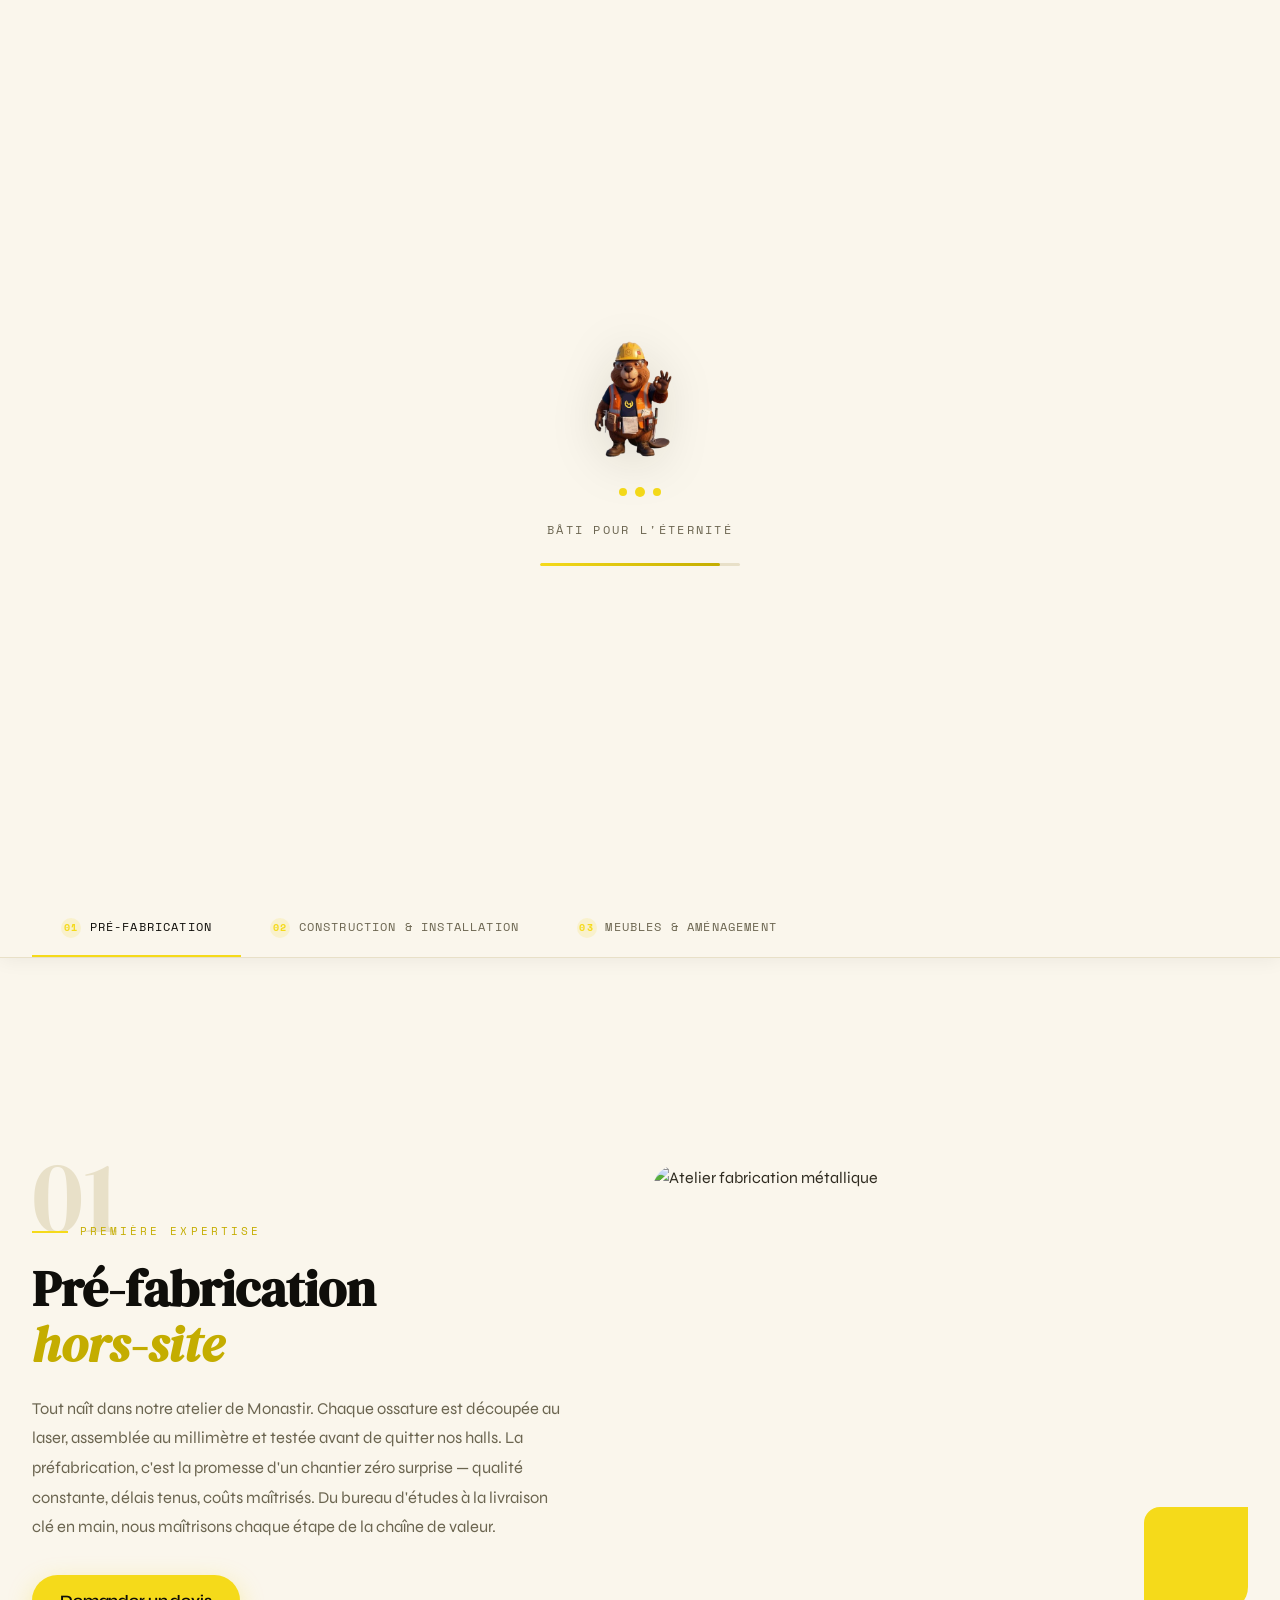
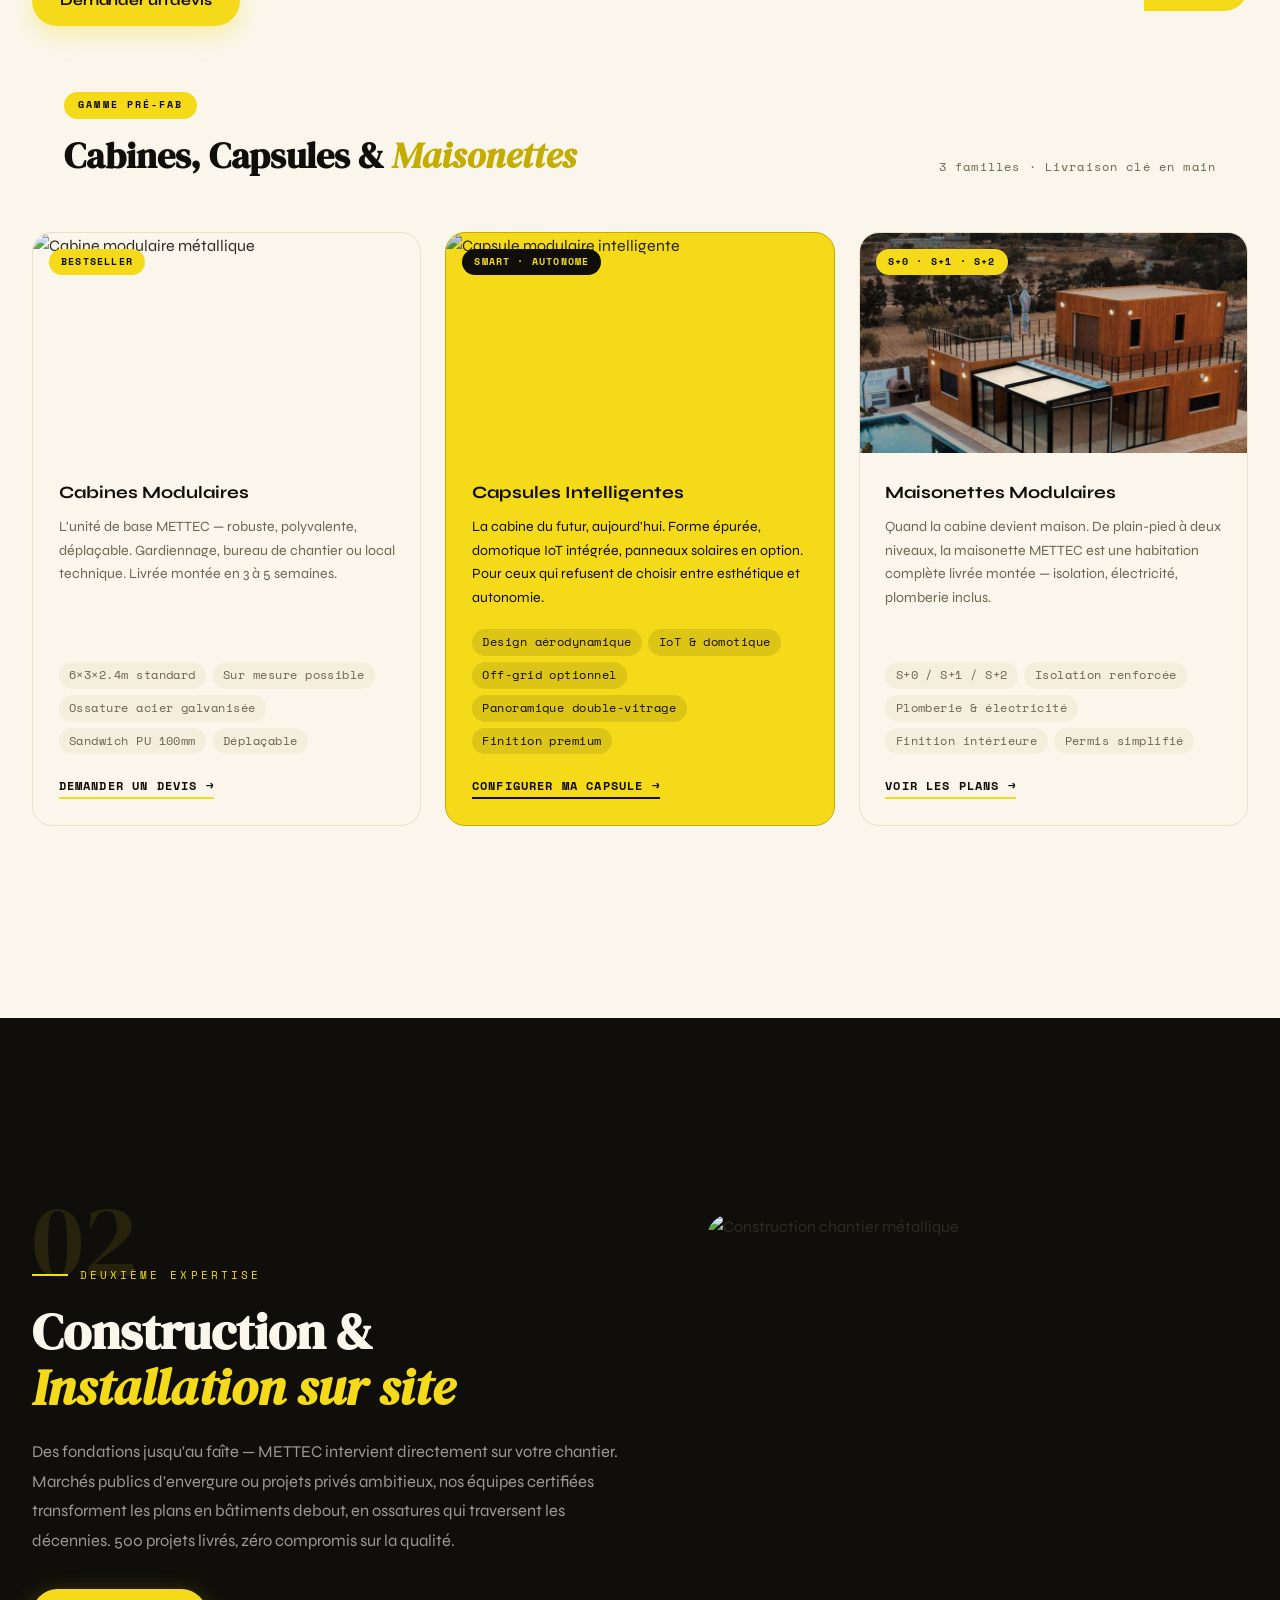
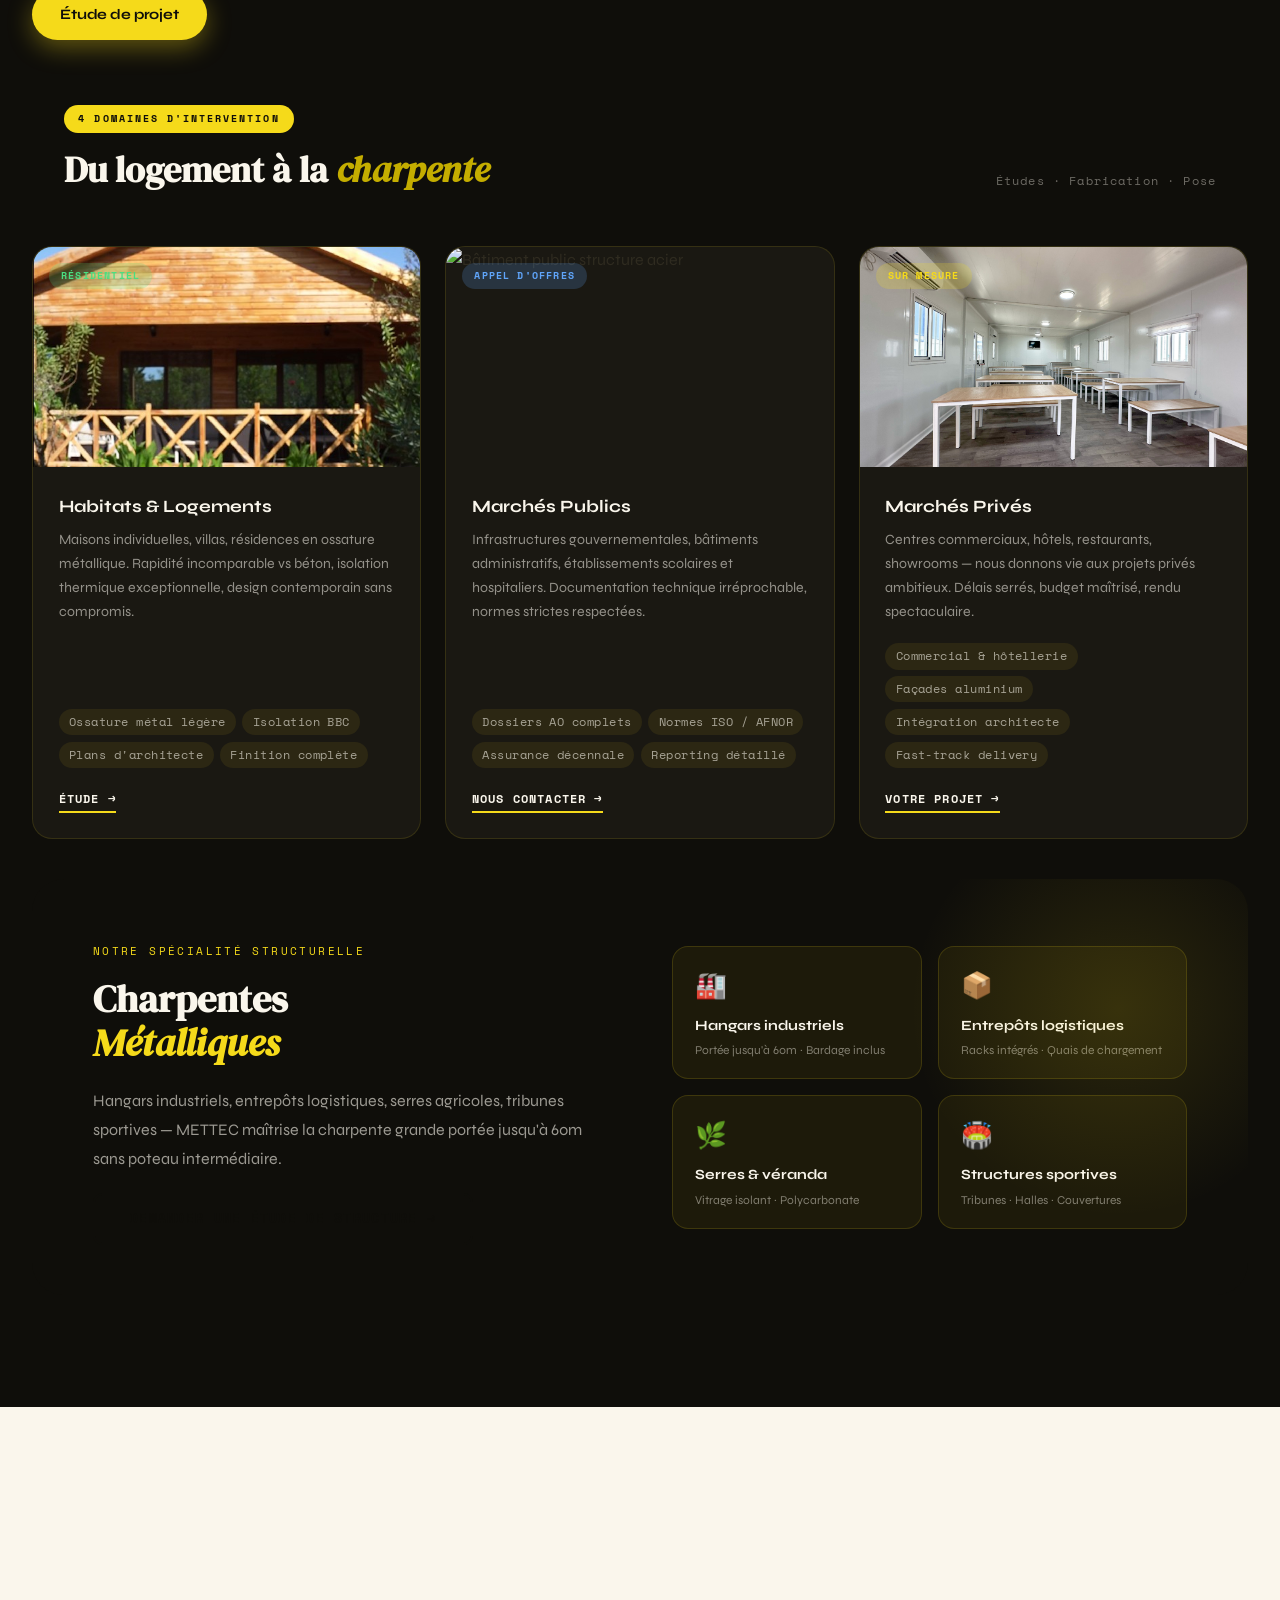
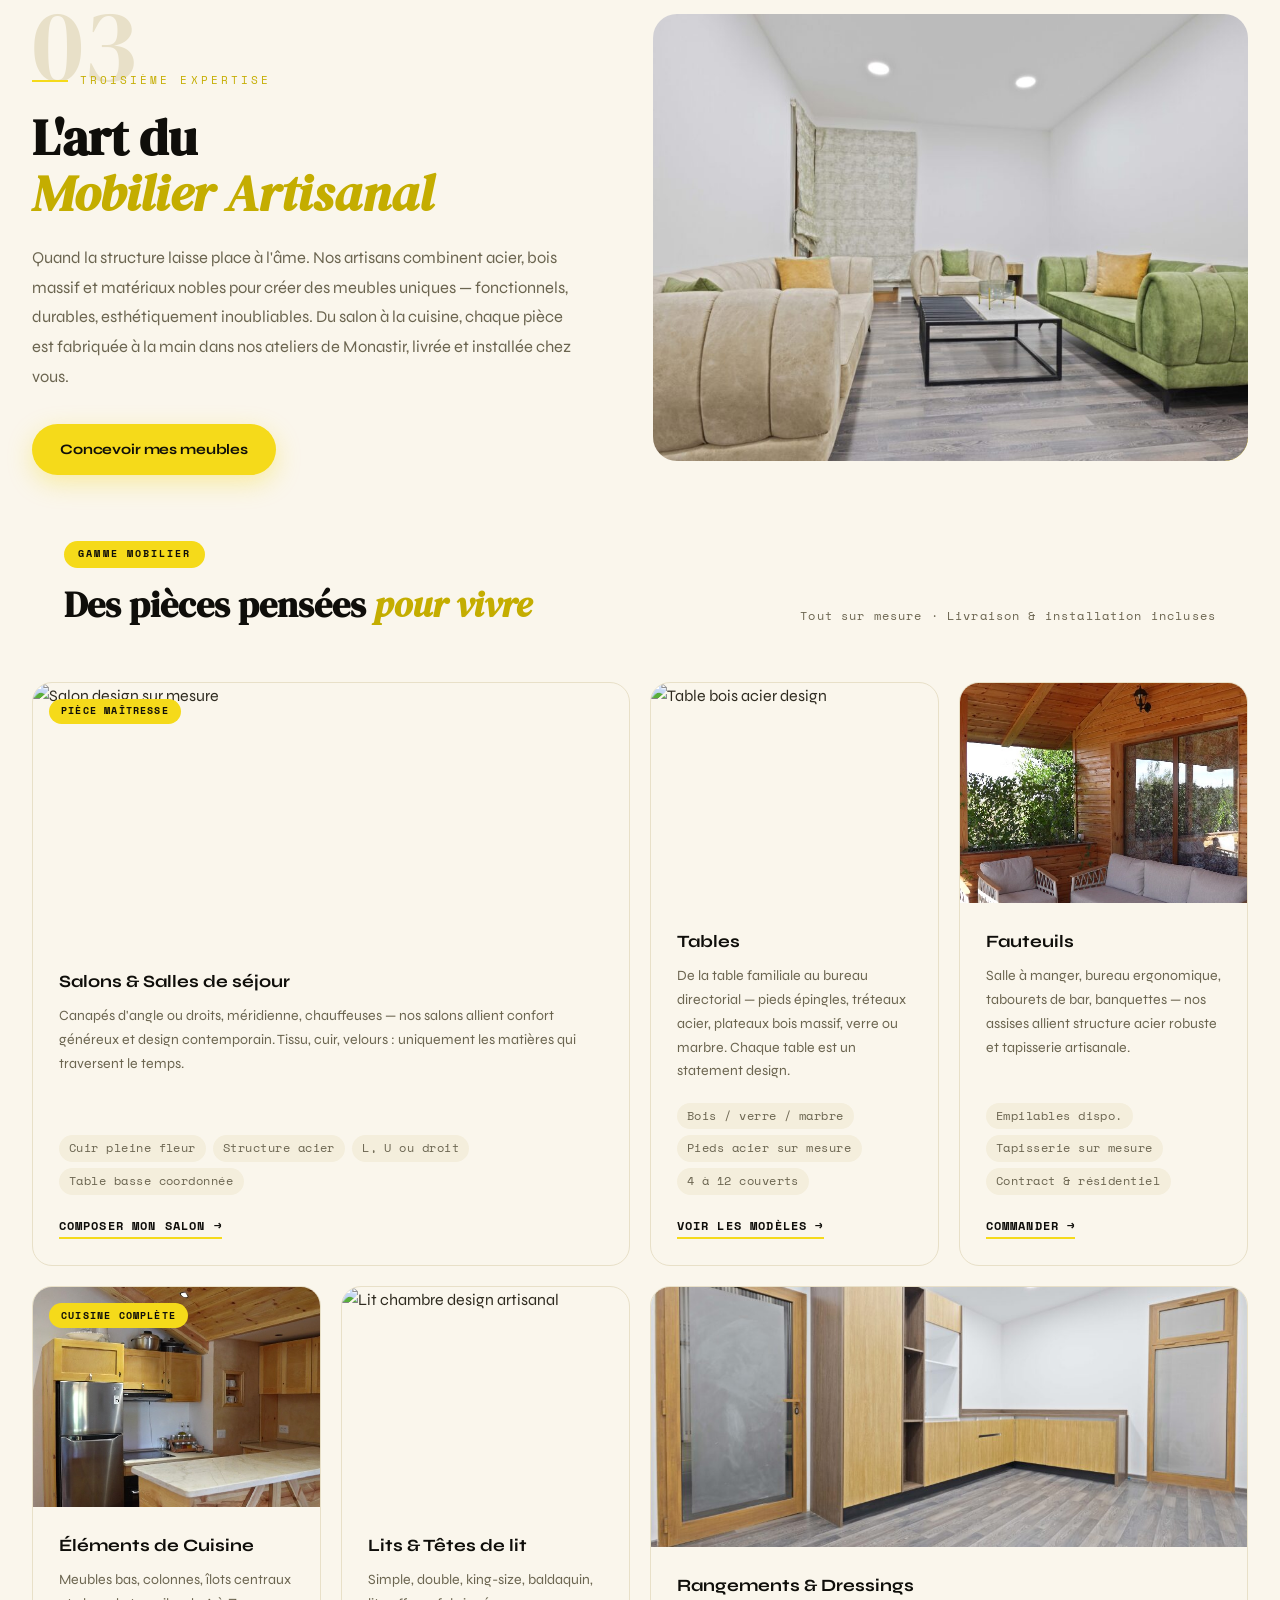
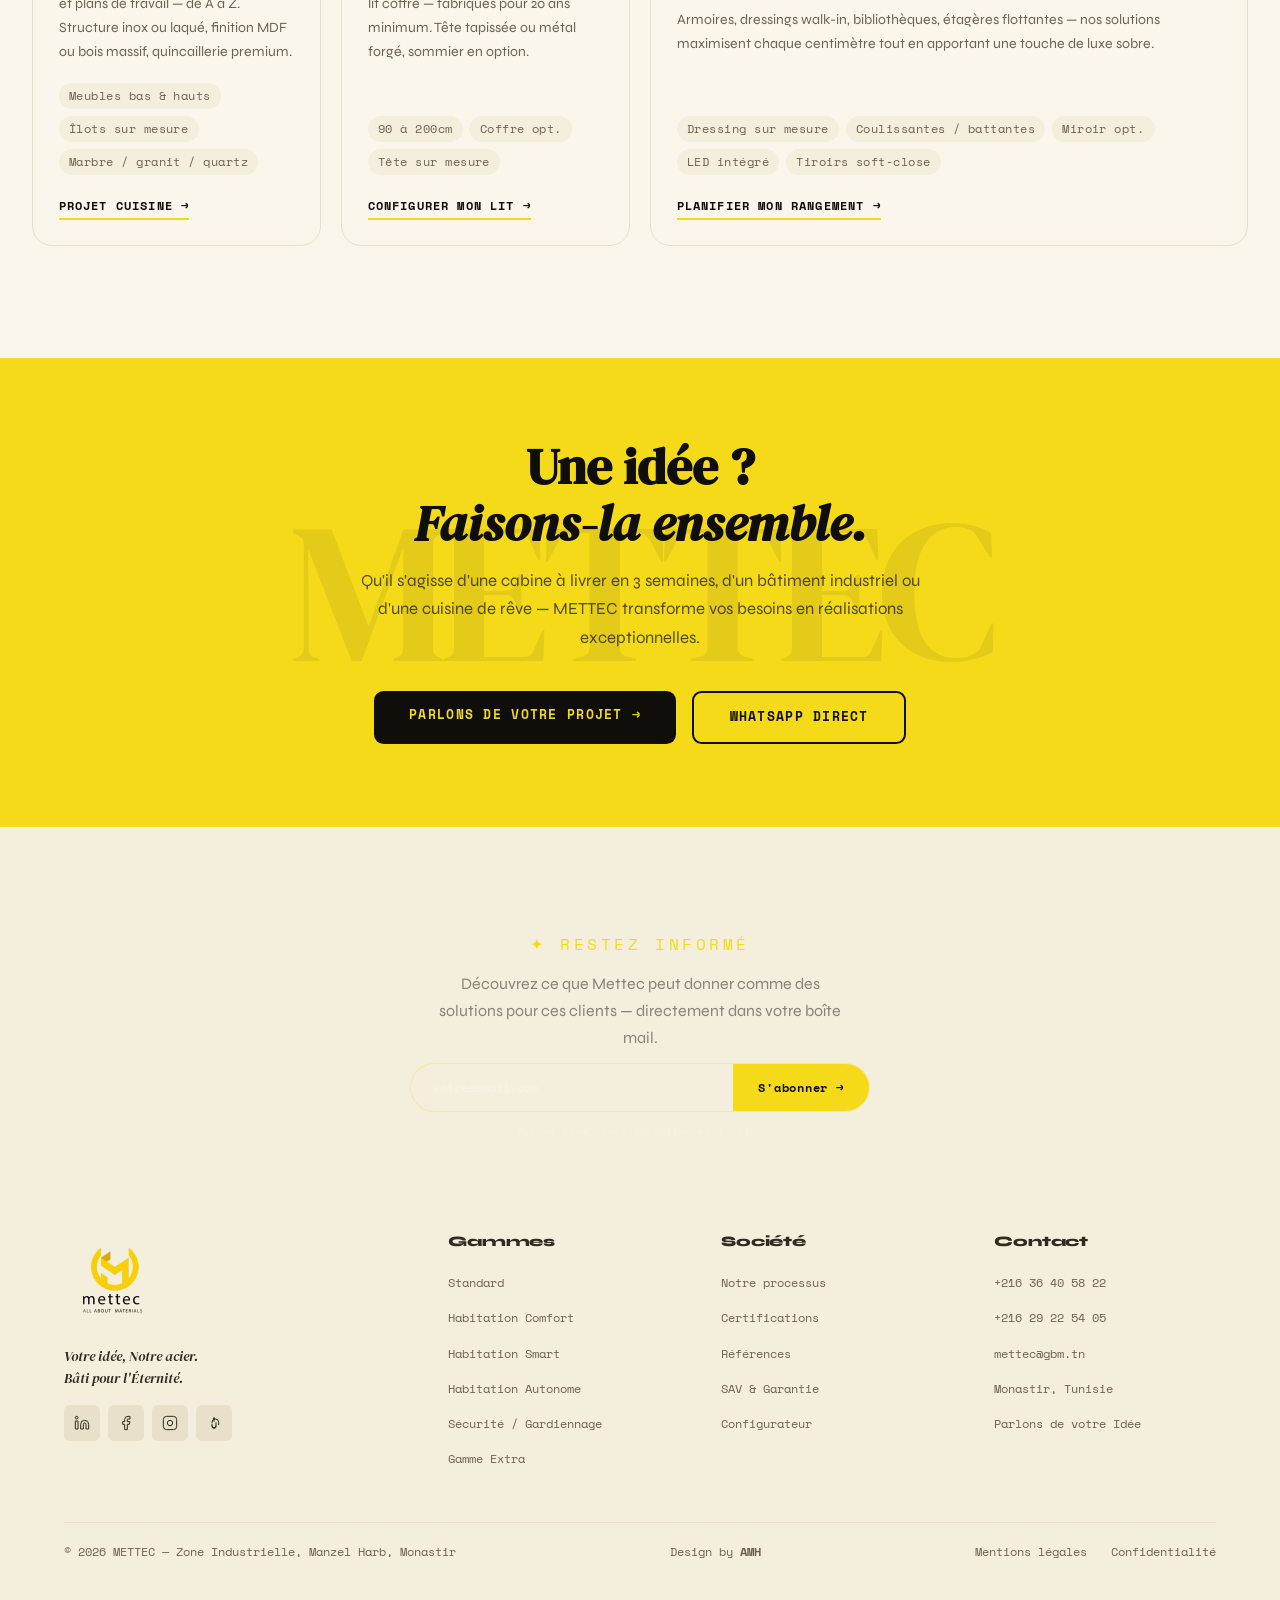
==== activite.html @ e80e0784 "Premier upload site METTEC" ====
<!DOCTYPE html>
<html lang="fr">
<head>
  <meta charset="UTF-8">
  <meta name="viewport" content="width=device-width, initial-scale=1.0">
  <title>Notre Activité — METTEC | Préfabrication · Construction · Mobilier</title>
  <meta name="description" content="METTEC : trois univers d'excellence — préfabrication métallique, construction et installation sur site, et mobilier artisanal. Monastir, Tunisie.">
  <link rel="preconnect" href="https://fonts.googleapis.com">
  <link href="https://fonts.googleapis.com/css2?family=Syne:wght@400;600;700;800&family=DM+Serif+Display:ital@0;1&family=Space+Mono:wght@400;700&display=swap" rel="stylesheet">
  <link rel="stylesheet" href="style1.css">
  <style>

    /* ──────────────────────────────────────────
       HERO — copie fidèle de index.html
    ────────────────────────────────────────── */
    .act-hero {
      position: relative;
      min-height: 100vh;
      display: flex;
      align-items: center;
      justify-content: center;
      background: linear-gradient(135deg, var(--accent) 0%, var(--gray-800) 40%, var(--black) 100%);
      overflow: hidden;
      padding: 6rem 1.5rem 4rem;
    }
    .act-hero::before {
      content: '';
      position: absolute;
      inset: 0;
      background-image:
        linear-gradient(rgba(245,218,26,0.04) 1px, transparent 1px),
        linear-gradient(90deg, rgba(245,218,26,0.04) 1px, transparent 1px);
      background-size: 48px 48px;
      pointer-events: none;
    }
    .act-hero::after {
      content: '';
      position: absolute;
      bottom: -2px; left: 0; right: 0;
      height: 120px;
      background: linear-gradient(to bottom, transparent, var(--white));
      pointer-events: none;
    }
    .act-hero-overlay {
      position: absolute; inset: 0;
      background: rgba(15,14,10,0.35);
    }
    .act-hero-content {
      position: relative; z-index: 2;
      text-align: center;
      max-width: 960px;
      color: var(--white);
    }
    .act-hero-badge {
      display: inline-flex; align-items: center; gap: .5rem;
      background: rgba(245,218,26,0.12);
      border: 1px solid rgba(245,218,26,0.3);
      padding: .5rem 1.25rem; border-radius: 50px;
      font-family: var(--font-mono); font-size: .78rem;
      font-weight: 600; letter-spacing: .12em; text-transform: uppercase;
      margin-bottom: 1.5rem; backdrop-filter: blur(10px);
    }
    .act-hero-badge .dot {
      width: 8px; height: 8px; border-radius: 50%;
      background: #4ade80; animation: pulse-dot 2s ease infinite;
    }
    @keyframes pulse-dot {
      0%,100%{opacity:1;transform:scale(1)} 50%{opacity:.5;transform:scale(.8)}
    }
    .act-hero-title {
      font-family: var(--font-main);
      font-size: clamp(1.5rem, 2.5vw, 2rem);
      font-weight: 800; line-height: 1.1;
      letter-spacing: -.04em; margin-bottom: 1.5rem;
    }
    .act-hero-title em {
      font-family: var(--font-serif); font-style: italic;
      font-weight: 400; color: var(--primary-light); display: block;
    }
    .act-hero-desc {
      font-family: var(--font-mono);
      font-size: clamp(0.85rem, 1.6vw, 1.05rem);
      opacity: .85; max-width: 680px;
      margin: 0 auto 2.5rem; line-height: 1.9;
    }
    .act-hero-chips {
      display: flex; justify-content: center;
      gap: .75rem; margin-bottom: 2rem; flex-wrap: wrap;
    }
    .act-hero-buttons {
      display: flex; justify-content: center; gap: 1rem; flex-wrap: wrap;
    }
    .act-hero-scroll {
      position: absolute; bottom: 3rem; left: 50%;
      transform: translateX(-50%); z-index: 2;
      display: flex; flex-direction: column; align-items: center; gap: .4rem;
      color: rgba(255,255,255,0.5); font-family: var(--font-mono);
      font-size: .65rem; letter-spacing: .2em; text-transform: uppercase;
      animation: bounce-scroll 2s ease infinite; cursor: pointer;
    }
    .act-hero-scroll svg { width: 20px; height: 20px; stroke: currentColor; }
    @keyframes bounce-scroll {
      0%,100%{transform:translateX(-50%) translateY(0)}
      50%{transform:translateX(-50%) translateY(-8px)}
    }

    /* ── STICKY TABS ── */
    .act-tabs-wrap {
      position: sticky; top: 72px; z-index: 80;
      background: var(--cream);
      border-bottom: 1px solid var(--gray-200);
      box-shadow: 0 2px 20px rgba(15,14,10,.06);
    }
    .act-tabs {
      display: flex; max-width: 1280px; margin: 0 auto;
      padding: 0 2rem; overflow-x: auto; scrollbar-width: none;
    }
    .act-tabs::-webkit-scrollbar { display: none; }
    .act-tab {
      display: flex; align-items: center; gap: .55rem;
      padding: 1.1rem 1.8rem;
      font-family: var(--font-mono); font-size: .73rem;
      letter-spacing: .1em; text-transform: uppercase;
      color: var(--gray-600);
      border-bottom: 2.5px solid transparent;
      white-space: nowrap; cursor: pointer;
      transition: var(--transition); text-decoration: none;
    }
    .act-tab:hover { color: var(--accent); }
    .act-tab.active { color: var(--accent); border-bottom-color: var(--primary); }
    .act-tab-num {
      font-size: .62rem; color: var(--primary);
      background: rgba(245,218,26,.15);
      width: 20px; height: 20px; border-radius: 50%;
      display: flex; align-items: center; justify-content: center; font-weight: 700;
    }

    /* ── CHAPTER INTRO ── */
    .chapter-intro { padding: 7rem 0 3rem; }
    .chapter-intro-inner {
      max-width: 1280px; margin: 0 auto; padding: 0 2rem;
      display: grid; grid-template-columns: 1fr 1.1fr;
      gap: 5rem; align-items: center;
    }
    .chapter-intro-inner.rev { direction: rtl; }
    .chapter-intro-inner.rev > * { direction: ltr; }
    .chapter-label {
      font-family: var(--font-mono); font-size: .68rem;
      letter-spacing: .28em; text-transform: uppercase; color: var(--primary-dark);
      display: flex; align-items: center; gap: .75rem; margin-bottom: 1.2rem;
    }
    .chapter-label::before { content:''; display:block; width:36px; height:2px; background:var(--primary); }
    .chapter-big-num {
      font-family: var(--font-serif);
      font-size: clamp(4rem,8vw,8rem); line-height: .9;
      color: var(--gray-200); margin-bottom: -1.2rem; display: block;
    }
    .chapter-title {
      font-family: var(--font-serif);
      font-size: clamp(2rem,4vw,3.4rem); line-height: 1.1;
      color: var(--accent); margin-bottom: 1.4rem;
    }
    .chapter-title em { font-style: italic; color: var(--primary-dark); }
    .chapter-desc { color: var(--gray-600); font-size: 1.03rem; line-height: 1.8; margin-bottom: 2rem; }

    /* dark chapter */
    .chapter-dark { background: var(--accent); }
    .chapter-dark .chapter-big-num { color: rgba(245,218,26,.1); }
    .chapter-dark .chapter-title { color: var(--cream); }
    .chapter-dark .chapter-title em { color: var(--primary); }
    .chapter-dark .chapter-label { color: var(--primary); }
    .chapter-dark .chapter-label::before { background: var(--primary); }
    .chapter-dark .chapter-desc { color: rgba(250,246,236,.6); }

    /* photo box */
    .chapter-visual { position: relative; }
    .chapter-vis-box {
      aspect-ratio: 4/3; border-radius: 1.5rem; overflow: hidden; position: relative;
    }
    .chapter-vis-box img {
      width: 100%; height: 100%; object-fit: cover; display: block;
      transition: transform .6s ease;
    }
    .chapter-vis-box:hover img { transform: scale(1.04); }
    .chapter-vis-box::before {
      content: '';
      position: absolute; bottom: -16px; right: -16px;
      width: 120px; height: 120px;
      background: var(--primary); border-radius: 1rem; z-index: -1;
    }
    .chapter-dark .chapter-vis-box::before { background: rgba(245,218,26,.3); }

    /* ── SECTION HEADER ── */
    .sec-head {
      max-width: 1280px; margin: 0 auto 3.5rem; padding: 0 2rem;
      display: flex; align-items: flex-end; justify-content: space-between; gap: 2rem;
    }
    .sec-head-left { max-width: 600px; }
    .sec-badge {
      display: inline-block; background: var(--primary); color: var(--accent);
      font-family: var(--font-mono); font-size: .64rem; letter-spacing: .2em;
      text-transform: uppercase; padding: .35rem .9rem; border-radius: 2rem;
      font-weight: 700; margin-bottom: 1rem;
    }
    .sec-head-title {
      font-family: var(--font-serif);
      font-size: clamp(1.5rem,2.8vw,2.4rem); color: var(--accent); line-height: 1.15;
    }
    .sec-head-title em { color: var(--primary-dark); font-style: italic; }
    .sec-head-count { font-family: var(--font-mono); font-size: .72rem; color: var(--gray-600); letter-spacing: .1em; }
    .sec-head.dark .sec-head-title { color: var(--cream); }
    .sec-head.dark .sec-head-count { color: rgba(250,246,236,.4); }

    /* ── PRODUCT CARDS ── */
    .products-section { padding: 1rem 0 7rem; }
    .products-inner { max-width: 1280px; margin: 0 auto; padding: 0 2rem; }
    .products-grid { display: grid; grid-template-columns: repeat(3,1fr); gap: 1.5rem; }

    .prod-card {
      background: var(--cream); border: 1.5px solid var(--gray-200);
      border-radius: 1.25rem; overflow: hidden; display: flex; flex-direction: column;
      transition: transform .35s cubic-bezier(.22,.68,0,1.2), box-shadow .35s, border-color .35s;
    }
    .prod-card:hover { transform: translateY(-6px); box-shadow: 0 24px 48px rgba(15,14,10,.12); border-color: var(--primary); }

    .prod-card-photo { height: 220px; position: relative; overflow: hidden; flex-shrink: 0; }
    .prod-card-photo img {
      width: 100%; height: 100%; object-fit: cover; display: block; transition: transform .5s ease;
    }
    .prod-card:hover .prod-card-photo img { transform: scale(1.06); }
    .prod-card-tag {
      position: absolute; top: 1rem; left: 1rem;
      background: var(--primary); color: var(--accent);
      font-family: var(--font-mono); font-size: .62rem; letter-spacing: .12em;
      text-transform: uppercase; padding: .3rem .75rem; border-radius: 2rem; font-weight: 700;
    }
    .prod-card-body { padding: 1.6rem; flex: 1; display: flex; flex-direction: column; }
    .prod-card-name { font-family: var(--font-main); font-weight: 700; font-size: 1.08rem; color: var(--accent); margin-bottom: .5rem; }
    .prod-card-desc { font-size: .88rem; color: var(--gray-600); line-height: 1.7; flex: 1; margin-bottom: 1.2rem; }
    .prod-card-feats { list-style: none; display: flex; flex-wrap: wrap; gap: .4rem; margin-bottom: 1.4rem; }
    .prod-card-feats li {
      font-size: .72rem; font-family: var(--font-mono); color: var(--gray-600);
      background: var(--gray-100); padding: .25rem .65rem; border-radius: 2rem; letter-spacing: .04em;
    }
    .prod-card-cta {
      display: inline-flex; align-items: center; gap: .45rem;
      font-family: var(--font-mono); font-size: .73rem; letter-spacing: .1em;
      text-transform: uppercase; color: var(--accent); font-weight: 700;
      border-bottom: 2px solid var(--primary); padding-bottom: .1rem;
      transition: var(--transition); width: fit-content;
    }
    .prod-card-cta:hover { color: var(--primary-dark); gap: .75rem; }

    /* dark */
    .prod-card.dark { background: #1a1812; border-color: rgba(245,218,26,.12); }
    .prod-card.dark:hover { border-color: var(--primary); }
    .prod-card.dark .prod-card-name { color: var(--cream); }
    .prod-card.dark .prod-card-desc { color: rgba(250,246,236,.55); }
    .prod-card.dark .prod-card-feats li { background: rgba(245,218,26,.08); color: rgba(250,246,236,.6); }
    .prod-card.dark .prod-card-cta { color: var(--cream); }
    .prod-card.dark .prod-card-cta:hover { color: var(--primary); }

    /* featured yellow */
    .prod-card.featured { background: var(--primary); border-color: var(--primary-dark); }
    .prod-card.featured .prod-card-name,
    .prod-card.featured .prod-card-desc { color: var(--accent); }
    .prod-card.featured .prod-card-feats li { background: rgba(15,14,10,.1); color: var(--accent); }
    .prod-card.featured .prod-card-cta { color: var(--accent); border-bottom-color: var(--accent); }

    /* ── SHOWCASE ── */
    .showcase-wrap { padding: 2.5rem 0 0; }
    .showcase-card {
      background: var(--accent); border-radius: 2rem; padding: 4rem 5%;
      display: grid; grid-template-columns: 1fr 1fr; gap: 4rem; align-items: center;
      position: relative; overflow: hidden;
    }
    .showcase-card::after {
      content: ''; position: absolute; right: -80px; top: -80px; width: 420px; height: 420px;
      border-radius: 50%; background: radial-gradient(circle, rgba(245,218,26,.12) 0%, transparent 70%);
      pointer-events: none;
    }
    .showcase-label { font-family: var(--font-mono); font-size: .68rem; color: var(--primary); letter-spacing: .22em; text-transform: uppercase; margin-bottom: 1rem; }
    .showcase-title { font-family: var(--font-serif); font-size: clamp(1.8rem,3vw,2.8rem); color: var(--cream); line-height: 1.15; margin-bottom: 1.4rem; }
    .showcase-title em { color: var(--primary); font-style: italic; }
    .showcase-desc { color: rgba(250,246,236,.6); line-height: 1.8; margin-bottom: 2rem; }
    .showcase-grid-mini { display: grid; grid-template-columns: 1fr 1fr; gap: 1rem; }
    .sgm-item { background: rgba(245,218,26,.06); border: 1px solid rgba(245,218,26,.15); border-radius: 1rem; padding: 1.2rem 1.4rem; }
    .sgm-icon { font-size: 1.6rem; margin-bottom: .5rem; }
    .sgm-name { font-size: .88rem; font-weight: 700; color: var(--cream); margin-bottom: .25rem; }
    .sgm-sub { font-size: .75rem; color: rgba(250,246,236,.45); line-height: 1.5; }

    /* ── MEUBLES MASONRY ── */
    .meubles-masonry { display: grid; grid-template-columns: repeat(4,1fr); gap: 1.25rem; }
    .meubles-masonry .prod-card:nth-child(1) { grid-column: span 2; }
    .meubles-masonry .prod-card:nth-child(6) { grid-column: span 2; }

    /* ── CTA BAND ── */
    .act-cta-band { background: var(--primary); padding: 5rem 0; text-align: center; position: relative; overflow: hidden; }
    .act-cta-band::before {
      content: 'METTEC'; position: absolute; top: 50%; left: 50%; transform: translate(-50%,-50%);
      font-family: var(--font-serif); font-size: clamp(80px,18vw,200px);
      color: rgba(15,14,10,.07); pointer-events: none; white-space: nowrap; letter-spacing: -.04em;
    }
    .act-cta-inner { position: relative; z-index: 1; max-width: 640px; margin: 0 auto; padding: 0 2rem; }
    .act-cta-band h2 { font-family: var(--font-serif); font-size: clamp(2rem,4vw,3.2rem); color: var(--accent); margin-bottom: 1rem; line-height: 1.1; }
    .act-cta-band p { color: rgba(15,14,10,.7); font-size: 1.05rem; line-height: 1.7; margin-bottom: 2.4rem; }
    .act-cta-btns { display: flex; gap: 1rem; justify-content: center; flex-wrap: wrap; }
    .btn-act-dark {
      background: var(--accent); color: var(--primary);
      padding: .9rem 2.2rem; border-radius: .6rem;
      font-family: var(--font-mono); font-size: .8rem; letter-spacing: .1em;
      text-transform: uppercase; font-weight: 700; transition: var(--transition); text-decoration: none;
    }
    .btn-act-dark:hover { transform: translateY(-2px); box-shadow: 0 8px 24px rgba(15,14,10,.25); }
    .btn-act-outline {
      background: transparent; color: var(--accent); padding: .9rem 2.2rem; border-radius: .6rem;
      border: 2px solid var(--accent); font-family: var(--font-mono); font-size: .8rem;
      letter-spacing: .1em; text-transform: uppercase; font-weight: 700;
      transition: var(--transition); text-decoration: none;
    }
    .btn-act-outline:hover { background: var(--accent); color: var(--primary); }

    /* ── REVEAL ── */
    .reveal { opacity:0; transform:translateY(28px); transition:opacity .7s ease,transform .7s ease; }
    .reveal.in { opacity:1; transform:none; }

    /* ── RESPONSIVE ── */
    @media (max-width: 900px) {
      .chapter-intro-inner { grid-template-columns: 1fr; gap: 2.5rem; }
      .chapter-intro-inner.rev { direction: ltr; }
      .chapter-visual { display: none; }
      .products-grid { grid-template-columns: 1fr 1fr; }
      .showcase-card { grid-template-columns: 1fr; }
      .meubles-masonry { grid-template-columns: 1fr 1fr; }
      .meubles-masonry .prod-card:nth-child(1),
      .meubles-masonry .prod-card:nth-child(6) { grid-column: span 1; }
      .sec-head { flex-direction: column; align-items: flex-start; }
    }
    @media (max-width: 640px) {
      .products-grid { grid-template-columns: 1fr; }
      .meubles-masonry { grid-template-columns: 1fr; }
      .act-tabs { padding: 0 1rem; }
      .act-tab { padding: .9rem 1rem; font-size: .65rem; }
    }
  </style>
</head>
<body>

<!-- LOADER -->
<div id="pageLoader">
  <img src="images/mascotte-mettec.png" alt="METTEC" class="loader-mascot" onerror="this.style.opacity='0'">
  <div class="loader-dots"><div class="loader-dot"></div><div class="loader-dot"></div><div class="loader-dot"></div></div>
  <div class="loader-tagline">Bâti pour l'Éternité</div>
  <div class="loader-progress"><div class="progress-bar"></div></div>
</div>
<style>
#pageLoader{position:fixed;inset:0;z-index:99999;background:var(--cream,#faf6ec);display:flex;flex-direction:column;align-items:center;justify-content:center;gap:24px;transition:opacity .6s ease,transform .5s ease;}
#pageLoader.hide{opacity:0;pointer-events:none;transform:scale(1.04);}
.loader-mascot{width:clamp(200px,18vw,260px);animation:mascotBounce 1.4s ease infinite;filter:drop-shadow(0 8px 24px rgba(15,14,10,.12));}
@keyframes mascotBounce{0%,100%{transform:translateY(0) rotate(-2deg)}50%{transform:translateY(-12px) rotate(2deg)}}
.loader-dots{display:flex;gap:8px;align-items:center;}.loader-dot{width:8px;height:8px;border-radius:50%;background:#f5da1a;animation:ldot 1.2s ease infinite;}
.loader-dot:nth-child(2){animation-delay:.2s;width:10px;height:10px;}.loader-dot:nth-child(3){animation-delay:.4s;}
@keyframes ldot{0%,80%,100%{transform:scale(.6);background:#e8e0c8}40%{transform:scale(1.2);background:#f5da1a}}
.loader-tagline{font-family:'Space Mono',monospace;font-size:.72rem;letter-spacing:.2em;text-transform:uppercase;color:#6b6550;}
.loader-progress{width:200px;height:3px;background:#e8e0c8;border-radius:2px;overflow:hidden;}
.progress-bar{height:100%;background:linear-gradient(90deg,#f5da1a,#c4ad00);width:0%;border-radius:2px;transition:width .3s ease;}
:root{--primary:#f5da1a;--primary-dark:#c4ad00;--primary-light:#fef48a;--accent:#0f0e0a;--cream:#faf6ec;--white:#faf6ec;--black:#0f0e0a;--gray-100:#f4eedc;--gray-200:#e8e0c8;--gray-300:#d9d0b5;--gray-600:#6b6550;--gray-700:#2e2b22;--gray-800:#2f2b20;--font-main:'Syne','Inter',sans-serif;--font-mono:'Space Mono',monospace;--font-serif:'DM Serif Display',Georgia,serif;--transition:all .3s cubic-bezier(.4,0,.2,1);--radius:.75rem;--radius-sm:.375rem;--radius-lg:1rem;--shadow-lg:0 10px 15px -3px rgb(0 0 0/.1);}
</style>

<!-- NAV -->
<div id="navOverlay" class="nav-overlay"></div>
<nav class="navbar">
  <div class="nav-container">
    <a href="index.html" class="nav-logo">
      <img src="images/logo-mettec.png" alt="METTEC" class="nav-logo-img" style="height:80px;width:80px;object-fit:contain;">
      <div><div class="nav-logo-text"></div><span class="nav-logo-sub"></span></div>
    </a>
    <button class="menu-toggle" id="menuToggle" aria-label="Ouvrir le menu">☰</button>
    
    <ul class="nav-links" id="navLinks">
      <button class="menu-close" id="menuClose" aria-label="Fermer">✕</button>
      <li><a href="index.html" class="nav-link">Accueil</a></li>
      <li><a href="apropos.html" class="nav-link">A propos</a></li>
      <li class="nav-dropdown">
        <span class="nav-link nav-dropdown-toggle">Gammes <span class="chevron">▾</span></span>
        <div class="nav-dropdown-menu">
          <a href="gammes.html" class="nav-dropdown-item"><div class="item-icon">🏗️</div><div><div style="font-weight:700;font-size:.85rem">Gamme Standard</div><div style="font-size:.72rem">Industriel · Gardiennage</div></div></a>
          <a href="gammes.html" class="nav-dropdown-item"><div class="item-icon">🏠</div><div><div style="font-weight:700;font-size:.85rem">Gamme Habitation</div><div style="font-size:.72rem">Comfort · Smart · Autonome</div></div></a>
          <a href="gammes.html" class="nav-dropdown-item"><div class="item-icon">🛡️</div><div><div style="font-weight:700;font-size:.85rem">Gamme Sécurité</div><div style="font-size:.72rem">Postes de garde · Contrôle</div></div></a>
          <a href="gammes.html" class="nav-dropdown-item"><div class="item-icon">✨</div><div><div style="font-weight:700;font-size:.85rem">Gamme Extra</div><div style="font-size:.72rem">Bar · Coffee shop · Sanitaire</div></div></a>
        </div>
      </li>
      <li><a href="processus.html" class="nav-link">Processus</a></li>
      <li><a href="realisations.html" class="nav-link">Réalisations</a></li>
      <li><a href="activite.html" class="nav-link" style="color:var(--primary-dark);font-weight:700;">Activités</a></li>
      <li><a href="faq.html" class="nav-link">FAQ</a></li>
      <li><a href="vision.html" class="nav-link">Vision</a></li>
      <li><a href="videos.html">Videos</a></li>
      <li><a href="index.html#contact" class="nav-link nav-cta"> Parlons de Votre Idée →</a></li>
    </ul>
  </div>
</nav>

<!-- ════════════════════════════
     HERO — identique à index
═════════════════════════════ -->
<section class="act-hero">
  <div class="act-hero-overlay"></div>
  <div class="act-hero-content">
    
    <h1 class="act-hero-title">
      Trois savoir-faire,
      <em>une seule adresse.</em>
    </h1>
    <p class="act-hero-desc">
      METTEC maîtrise trois univers complémentaires : la préfabrication de précision hors-site,
      la construction et l'installation sur chantier, et l'art du mobilier artisanal sur mesure.
      De l'atelier à votre espace de vie — tout est signé METTEC.
    </p>
    <div class="act-hero-chips">
      <span class="cert-chip">🏗️ Pré-fabrication</span>
      <span class="cert-chip">🏢 Construction &amp; Installation</span>
      <span class="cert-chip">🪑 Meubles &amp; Aménagement</span>
      <span class="cert-chip">🏅 ISO 9001 · Garantie 3 ans</span>
    </div>
    <div class="act-hero-buttons">
      <a href="#tabs-anchor" class="btn btn-white btn-lg">Découvrir nos activités</a>
      <a href="index.html#contact" class="btn btn-outline btn-lg">Parlons de votre projet</a>
    </div>
  </div>
  <div class="act-hero-scroll" onclick="document.getElementById('tabs-anchor').scrollIntoView({behavior:'smooth'})">
    <svg viewBox="0 0 24 24" fill="none" stroke-width="2"><path d="M7 10l5 5 5-5"/></svg>
    Défiler
  </div>
</section>

<!-- STICKY TABS -->
<div id="tabs-anchor" class="act-tabs-wrap">
  <nav class="act-tabs">
    <a href="#prefabrication" class="act-tab active"><span class="act-tab-num">01</span>Pré-fabrication</a>
    <a href="#construction" class="act-tab"><span class="act-tab-num">02</span>Construction &amp; Installation</a>
    <a href="#meubles" class="act-tab"><span class="act-tab-num">03</span>Meubles &amp; Aménagement</a>
  </nav>
</div>

<!-- ════════════════════════════
     01 — PRÉ-FABRICATION
═════════════════════════════ -->
<section id="prefabrication">
  <div class="chapter-intro">
    <div class="chapter-intro-inner">
      <div class="reveal">
        <span class="chapter-big-num">01</span>
        <div class="chapter-label">Première expertise</div>
        <h2 class="chapter-title">Pré-fabrication<br><em>hors-site</em></h2>
        <p class="chapter-desc">
          Tout naît dans notre atelier de Monastir. Chaque ossature est découpée au laser,
          assemblée au millimètre et testée avant de quitter nos halls. La préfabrication,
          c'est la promesse d'un chantier zéro surprise — qualité constante, délais tenus,
          coûts maîtrisés. Du bureau d'études à la livraison clé en main, nous maîtrisons
          chaque étape de la chaîne de valeur.
        </p>
        <a href="index.html#contact" class="btn btn-primary" style="width:fit-content;">Demander un devis</a>
      </div>
      <div class="chapter-visual reveal">
        <div class="chapter-vis-box">
          <img src="images/construction.jpg" alt="Atelier fabrication métallique" loading="lazy">
        </div>
      </div>
    </div>
  </div>

  <div class="products-section">
    <div class="products-inner">
      <div class="sec-head reveal">
        <div class="sec-head-left">
          <span class="sec-badge">Gamme Pré-fab</span>
          <h3 class="sec-head-title">Cabines, Capsules &amp; <em>Maisonettes</em></h3>
        </div>
        <span class="sec-head-count">3 familles · Livraison clé en main</span>
      </div>
      <div class="products-grid reveal">

        <div class="prod-card">
          <div class="prod-card-photo">
            <img src="https://scontent.ftun14-1.fna.fbcdn.net/v/t39.30808-6/484353734_1143853984104131_8891163812872826619_n.jpg?_nc_cat=101&ccb=1-7&_nc_sid=7b2446&_nc_ohc=hwulaZ3SYLsQ7kNvwEmHimz&_nc_oc=AdoiQ8DvziSMyzqxiAZTiubdl1tg9gFEHiLgHysqCAy-VtByFv38enSCu3FSSqKuA9U&_nc_zt=23&_nc_ht=scontent.ftun14-1.fna&_nc_gid=UJ48p8rJ__hZ8N6ErY-cMA&_nc_ss=7a389&oh=00_Af0q-l-5CoBjXjMiP3qolI5iOBjRUFlR6BZU1qn7Rwa2bQ&oe=69DA0303" alt="Cabine modulaire métallique" loading="lazy">
            <div class="prod-card-tag">Bestseller</div>
          </div>
          <div class="prod-card-body">
            <div class="prod-card-name">Cabines Modulaires</div>
            <p class="prod-card-desc">L'unité de base METTEC — robuste, polyvalente, déplaçable. Gardiennage, bureau de chantier ou local technique. Livrée montée en 3 à 5 semaines.</p>
            <ul class="prod-card-feats"><li>6×3×2.4m standard</li><li>Sur mesure possible</li><li>Ossature acier galvanisée</li><li>Sandwich PU 100mm</li><li>Déplaçable</li></ul>
            <a href="index.html#contact" class="prod-card-cta">Demander un devis →</a>
          </div>
        </div>

        <div class="prod-card featured">
          <div class="prod-card-photo">
            <img src="https://tse3.mm.bing.net/th/id/OIP.Tl_XrSnPmqE8dxWA3mbfKQHaFj?rs=1&pid=ImgDetMain&o=7&rm=3" alt="Capsule modulaire intelligente" loading="lazy" style="filter:brightness(.85)">
            <div class="prod-card-tag" style="background:var(--accent);color:var(--primary);">Smart · Autonome</div>
          </div>
          <div class="prod-card-body">
            <div class="prod-card-name">Capsules Intelligentes</div>
            <p class="prod-card-desc">La cabine du futur, aujourd'hui. Forme épurée, domotique IoT intégrée, panneaux solaires en option. Pour ceux qui refusent de choisir entre esthétique et autonomie.</p>
            <ul class="prod-card-feats"><li>Design aérodynamique</li><li>IoT &amp; domotique</li><li>Off-grid optionnel</li><li>Panoramique double-vitrage</li><li>Finition premium</li></ul>
            <a href="index.html#contact" class="prod-card-cta">Configurer ma Capsule →</a>
          </div>
        </div>

        <div class="prod-card">
          <div class="prod-card-photo">
            <img src="images/mettec-villa-bekalta.jpg" alt="Maisonette modulaire S+1" loading="lazy">
            <div class="prod-card-tag">S+0 · S+1 · S+2</div>
          </div>
          <div class="prod-card-body">
            <div class="prod-card-name">Maisonettes Modulaires</div>
            <p class="prod-card-desc">Quand la cabine devient maison. De plain-pied à deux niveaux, la maisonette METTEC est une habitation complète livrée montée — isolation, électricité, plomberie inclus.</p>
            <ul class="prod-card-feats"><li>S+0 / S+1 / S+2</li><li>Isolation renforcée</li><li>Plomberie &amp; électricité</li><li>Finition intérieure</li><li>Permis simplifié</li></ul>
            <a href="index.html#contact" class="prod-card-cta">Voir les plans →</a>
          </div>
        </div>

      </div>
    </div>
  </div>
</section>

<!-- ════════════════════════════
     02 — CONSTRUCTION & INSTALLATION
═════════════════════════════ -->
<section id="construction" class="chapter-dark" style="padding:4rem 0 0;">
  <div class="chapter-intro">
    <div class="chapter-intro-inner rev">
      <div class="chapter-visual reveal">
        <div class="chapter-vis-box">
          <img src="https://images.unsplash.com/photo-1541888946425-d81bb19240f5?w=800&q=80" alt="Construction chantier métallique" loading="lazy">
        </div>
      </div>
      <div class="reveal">
        <span class="chapter-big-num" style="color:rgba(245,218,26,.1)">02</span>
        <div class="chapter-label">Deuxième expertise</div>
        <h2 class="chapter-title">Construction &amp;<br><em>Installation sur site</em></h2>
        <p class="chapter-desc">
          Des fondations jusqu'au faîte — METTEC intervient directement sur votre chantier.
          Marchés publics d'envergure ou projets privés ambitieux, nos équipes certifiées
          transforment les plans en bâtiments debout, en ossatures qui traversent les décennies.
          500 projets livrés, zéro compromis sur la qualité.
        </p>
        <a href="index.html#contact" class="btn btn-primary" style="width:fit-content;">Étude de projet</a>
      </div>
    </div>
  </div>

  <div class="products-section" style="padding-top:1rem;">
    <div class="products-inner">
      <div class="sec-head dark reveal">
        <div class="sec-head-left">
          <span class="sec-badge">4 domaines d'intervention</span>
          <h3 class="sec-head-title">Du logement à la <em>charpente</em></h3>
        </div>
        <span class="sec-head-count">Études · Fabrication · Pose</span>
      </div>
      <div class="products-grid reveal">

        <div class="prod-card dark">
          <div class="prod-card-photo">
            <img src="images/projet_ain_zaghouan_1.jpg" alt="Habitat résidentiel construction" loading="lazy">
            <div class="prod-card-tag" style="background:rgba(74,222,128,.2);color:#4ade80;">Résidentiel</div>
          </div>
          <div class="prod-card-body">
            <div class="prod-card-name">Habitats &amp; Logements</div>
            <p class="prod-card-desc">Maisons individuelles, villas, résidences en ossature métallique. Rapidité incomparable vs béton, isolation thermique exceptionnelle, design contemporain sans compromis.</p>
            <ul class="prod-card-feats"><li>Ossature métal légère</li><li>Isolation BBC</li><li>Plans d'architecte</li><li>Finition complète</li></ul>
            <a href="index.html#contact" class="prod-card-cta">Étude →</a>
          </div>
        </div>

        <div class="prod-card dark">
          <div class="prod-card-photo">
            <img src="https://th.bing.com/th/id/R.673034fdf292fdb5e39fcdb30f9f6bd0?rik=vzlhouvQAKMXFg&riu=http%3a%2f%2fwww.bungeco.fr%2fimages%2fphotos%2fguerite-de-gardien.jpg&ehk=826AMsoi7ZP74P79PnzNTdPqcVHsE5U4kLHuGA46yzM%3d&risl=&pid=ImgRaw&r=0" alt="Bâtiment public structure acier" loading="lazy">
            <div class="prod-card-tag" style="background:rgba(96,165,250,.2);color:#60a5fa;">Appel d'offres</div>
          </div>
          <div class="prod-card-body">
            <div class="prod-card-name">Marchés Publics</div>
            <p class="prod-card-desc">Infrastructures gouvernementales, bâtiments administratifs, établissements scolaires et hospitaliers. Documentation technique irréprochable, normes strictes respectées.</p>
            <ul class="prod-card-feats"><li>Dossiers AO complets</li><li>Normes ISO / AFNOR</li><li>Assurance décennale</li><li>Reporting détaillé</li></ul>
            <a href="index.html#contact" class="prod-card-cta">Nous contacter →</a>
          </div>
        </div>

        <div class="prod-card dark">
          <div class="prod-card-photo">
            <img src="images/slide6.webp" alt="Projet commercial privé" loading="lazy">
            <div class="prod-card-tag" style="background:rgba(245,218,26,.2);color:var(--primary);">Sur mesure</div>
          </div>
          <div class="prod-card-body">
            <div class="prod-card-name">Marchés Privés</div>
            <p class="prod-card-desc">Centres commerciaux, hôtels, restaurants, showrooms — nous donnons vie aux projets privés ambitieux. Délais serrés, budget maîtrisé, rendu spectaculaire.</p>
            <ul class="prod-card-feats"><li>Commercial &amp; hôtellerie</li><li>Façades aluminium</li><li>Intégration architecte</li><li>Fast-track delivery</li></ul>
            <a href="index.html#contact" class="prod-card-cta">Votre projet →</a>
          </div>
        </div>

      </div>

      <!-- Charpentes showcase -->
      <div class="showcase-wrap reveal">
        <div class="showcase-card">
          <div>
            <div class="showcase-label">Notre spécialité structurelle</div>
            <h3 class="showcase-title">Charpentes<br><em>Métalliques</em></h3>
            <p class="showcase-desc">Hangars industriels, entrepôts logistiques, serres agricoles, tribunes sportives — METTEC maîtrise la charpente grande portée jusqu'à 60m sans poteau intermédiaire.</p>
            <a href="index.html#contact" class="btn-act-outline">Demander une étude de structure →</a>
          </div>
          <div class="showcase-grid-mini">
            <div class="sgm-item"><div class="sgm-icon">🏭</div><div class="sgm-name">Hangars industriels</div><div class="sgm-sub">Portée jusqu'à 60m · Bardage inclus</div></div>
            <div class="sgm-item"><div class="sgm-icon">📦</div><div class="sgm-name">Entrepôts logistiques</div><div class="sgm-sub">Racks intégrés · Quais de chargement</div></div>
            <div class="sgm-item"><div class="sgm-icon">🌿</div><div class="sgm-name">Serres &amp; véranda</div><div class="sgm-sub">Vitrage isolant · Polycarbonate</div></div>
            <div class="sgm-item"><div class="sgm-icon">🏟️</div><div class="sgm-name">Structures sportives</div><div class="sgm-sub">Tribunes · Halles · Couvertures</div></div>
          </div>
        </div>
      </div>
    </div>
  </div>
</section>

<!-- ════════════════════════════
     03 — MEUBLES
═════════════════════════════ -->
<section id="meubles" style="padding:5rem 0 0;">
  <div class="chapter-intro">
    <div class="chapter-intro-inner">
      <div class="reveal">
        <span class="chapter-big-num">03</span>
        <div class="chapter-label">Troisième expertise</div>
        <h2 class="chapter-title">L'art du<br><em>Mobilier Artisanal</em></h2>
        <p class="chapter-desc">
          Quand la structure laisse place à l'âme. Nos artisans combinent acier, bois massif
          et matériaux nobles pour créer des meubles uniques — fonctionnels, durables,
          esthétiquement inoubliables. Du salon à la cuisine, chaque pièce est fabriquée
          à la main dans nos ateliers de Monastir, livrée et installée chez vous.
        </p>
        <a href="index.html#contact" class="btn btn-primary" style="width:fit-content;">Concevoir mes meubles</a>
      </div>
      <div class="chapter-visual reveal">
        <div class="chapter-vis-box">
          <img src="images/projet_villa_ariana_1.jpg" alt="Salon mobilier design" loading="lazy">
        </div>
      </div>
    </div>
  </div>

  <div class="products-section" style="padding-top:1rem;">
    <div class="products-inner">
      <div class="sec-head reveal">
        <div class="sec-head-left">
          <span class="sec-badge">Gamme Mobilier</span>
          <h3 class="sec-head-title">Des pièces pensées <em>pour vivre</em></h3>
        </div>
        <span class="sec-head-count">Tout sur mesure · Livraison &amp; installation incluses</span>
      </div>

      <div class="meubles-masonry reveal">

        <div class="prod-card">
          <div class="prod-card-photo" style="height:260px;">
            <img src="https://images.unsplash.com/photo-1497366216548-37526070297c?w=700&q=75" alt="Salon design sur mesure" loading="lazy">
            <div class="prod-card-tag">Pièce maîtresse</div>
          </div>
          <div class="prod-card-body">
            <div class="prod-card-name">Salons &amp; Salles de séjour</div>
            <p class="prod-card-desc">Canapés d'angle ou droits, méridienne, chauffeuses — nos salons allient confort généreux et design contemporain. Tissu, cuir, velours : uniquement les matières qui traversent le temps.</p>
            <ul class="prod-card-feats"><li>Cuir pleine fleur</li><li>Structure acier</li><li>L, U ou droit</li><li>Table basse coordonnée</li></ul>
            <a href="index.html#contact" class="prod-card-cta">Composer mon salon →</a>
          </div>
        </div>

        <div class="prod-card">
          <div class="prod-card-photo">
            <img src="https://www.eportatif.com/image/cache/catalog/blog/mutfak-masa-sandalye-600x315h.jpg.webp" alt="Table bois acier design" loading="lazy">
          </div>
          <div class="prod-card-body">
            <div class="prod-card-name">Tables</div>
            <p class="prod-card-desc">De la table familiale au bureau directorial — pieds épingles, tréteaux acier, plateaux bois massif, verre ou marbre. Chaque table est un statement design.</p>
            <ul class="prod-card-feats"><li>Bois / verre / marbre</li><li>Pieds acier sur mesure</li><li>4 à 12 couverts</li></ul>
            <a href="index.html#contact" class="prod-card-cta">Voir les modèles →</a>
          </div>
        </div>

        <div class="prod-card">
          <div class="prod-card-photo">
            <img src="images/projet_ain_zaghouan_2.jpg" alt="Chaises design artisanales" loading="lazy">
          </div>
          <div class="prod-card-body">
            <div class="prod-card-name">Fauteuils</div>
            <p class="prod-card-desc">Salle à manger, bureau ergonomique, tabourets de bar, banquettes — nos assises allient structure acier robuste et tapisserie artisanale.</p>
            <ul class="prod-card-feats"><li>Empilables dispo.</li><li>Tapisserie sur mesure</li><li>Contract &amp; résidentiel</li></ul>
            <a href="index.html#contact" class="prod-card-cta">Commander →</a>
          </div>
        </div>

        <div class="prod-card">
          <div class="prod-card-photo">
            <img src="images/projet_ain_zaghouan_3.jpg" alt="Cuisine équipée sur mesure" loading="lazy">
            <div class="prod-card-tag">Cuisine complète</div>
          </div>
          <div class="prod-card-body">
            <div class="prod-card-name">Éléments de Cuisine</div>
            <p class="prod-card-desc">Meubles bas, colonnes, îlots centraux et plans de travail — de A à Z. Structure inox ou laqué, finition MDF ou bois massif, quincaillerie premium.</p>
            <ul class="prod-card-feats"><li>Meubles bas &amp; hauts</li><li>Îlots sur mesure</li><li>Marbre / granit / quartz</li></ul>
            <a href="index.html#contact" class="prod-card-cta">Projet cuisine →</a>
          </div>
        </div>

        <div class="prod-card">
          <div class="prod-card-photo">
            <img src="https://images.unsplash.com/photo-1505693314120-0d443867891c?w=700&q=75" alt="Lit chambre design artisanal" loading="lazy">
          </div>
          <div class="prod-card-body">
            <div class="prod-card-name">Lits &amp; Têtes de lit</div>
            <p class="prod-card-desc">Simple, double, king-size, baldaquin, lit coffre — fabriqués pour 20 ans minimum. Tête tapissée ou métal forgé, sommier en option.</p>
            <ul class="prod-card-feats"><li>90 à 200cm</li><li>Coffre opt.</li><li>Tête sur mesure</li></ul>
            <a href="index.html#contact" class="prod-card-cta">Configurer mon lit →</a>
          </div>
        </div>

        <div class="prod-card">
          <div class="prod-card-photo" style="height:260px;">
            <img src="images/projet_villa_ariana_2.jpg" alt="Dressing armoire rangement sur mesure" loading="lazy">
          </div>
          <div class="prod-card-body">
            <div class="prod-card-name">Rangements &amp; Dressings</div>
            <p class="prod-card-desc">Armoires, dressings walk-in, bibliothèques, étagères flottantes — nos solutions maximisent chaque centimètre tout en apportant une touche de luxe sobre.</p>
            <ul class="prod-card-feats"><li>Dressing sur mesure</li><li>Coulissantes / battantes</li><li>Miroir opt.</li><li>LED intégré</li><li>Tiroirs soft-close</li></ul>
            <a href="index.html#contact" class="prod-card-cta">Planifier mon rangement →</a>
          </div>
        </div>

      </div>
    </div>
  </div>
</section>

<!-- CTA -->
<div class="act-cta-band">
  <div class="act-cta-inner">
    <h2>Une idée ?<br><em>Faisons-la ensemble.</em></h2>
    <p>Qu'il s'agisse d'une cabine à livrer en 3 semaines, d'un bâtiment industriel ou d'une cuisine de rêve — METTEC transforme vos besoins en réalisations exceptionnelles.</p>
    <div class="act-cta-btns">
      <a href="index.html#contact" class="btn-act-dark">Parlons de votre projet →</a>
      <a href="https://wa.me/21629225405" class="btn-act-outline" target="_blank">WhatsApp direct</a>
    </div>
  </div>
</div>

<footer>
     <!-- Newsletter -->
  <div class="footer-newsletter">
    <div class="footer-newsletter-eyebrow">✦ Restez informé</div>
    <p class="footer-newsletter-desc">Découvrez ce que Mettec peut donner comme des solutions pour ces clients — directement dans votre boîte mail.</p>
    <form class="footer-nl-form" onsubmit="handleNewsletter(event)">
      <input type="email" class="footer-nl-input" placeholder="votre@email.com" required>
      <button type="submit" class="footer-nl-btn">S'abonner →</button>
    </form>
    <div class="footer-nl-success" id="nlSuccess">✅ Bienvenue ! Vous êtes maintenant abonné.</div>
    <p class="footer-nl-note">Pas de spam. Désinscription en 1 clic.</p>
  </div>
  <div>
    <a class="footer-logo" href="#"><img src="images/logo-mettec.png" alt="METTEC" class="footer-logo-img"><div><div class="footer-logo-name"></div><span class="footer-logo-sub"></span></div></a>
    <style>
        .footer-logo-img {
    height: 100px;
    width: 100px;
    object-fit: contain;   /* garde les proportions sans couper */
}
    </style>
    <p class="footer-tagline">Votre idée, Notre acier.<br>Bâti pour l'Éternité.</p>
    <div class="footer-socials">
      <a href="https://www.linkedin.com/company/mettec-gbm" class="footer-social" aria-label="LinkedIn">
        <svg viewBox="0 0 24 24"><path d="M16 8a6 6 0 016 6v7h-4v-7a2 2 0 00-2-2 2 2 0 00-2 2v7h-4v-7a6 6 0 016-6zM2 9h4v12H2z"/><circle cx="4" cy="4" r="2"/></svg>
      </a>
      <a href="https://www.facebook.com/mettec.tn/" class="footer-social" aria-label="Facebook">
        <svg viewBox="0 0 24 24"><path d="M18 2h-3a5 5 0 00-5 5v3H7v4h3v8h4v-8h3l1-4h-4V7a1 1 0 011-1h3z"/></svg>
      </a>
      <a href="https://www.instagram.com/mettec_gbm/" class="footer-social" aria-label="Instagram">
        <svg viewBox="0 0 24 24" fill="none" stroke="currentColor" stroke-width="1.8"><rect x="2" y="2" width="20" height="20" rx="5" ry="5"/><circle cx="12" cy="12" r="4"/><line x1="17.5" y1="6.5" x2="17.51" y2="6.5"/></svg>
      </a>
      <a href="https://www.instagram.com/mettec_gbm/" class="footer-social" aria-label="TikTok">
        <svg viewBox="0 0 24 24" fill="none" stroke="currentColor" stroke-width="1.5"><path d="M9 12v-1a5 5 0 0 1 10 0v4"/><path d="M15 11v6a3 3 0 0 1-6 0v-4"/><path d="M9 16a3 3 0 0 0 6 0"/><path d="M12 5v5"/><circle cx="12" cy="5" r="1"/></svg>
      </a>
    </div>
  </div>
  <div><div class="footer-col-title">Gammes</div><ul class="footer-links"><li><a href="#gammes">Standard</a></li><li><a href="#gammes">Habitation Comfort</a></li><li><a href="#gammes">Habitation Smart</a></li><li><a href="#gammes">Habitation Autonome</a></li><li><a href="#gammes">Sécurité / Gardiennage</a></li><li><a href="#gammes">Gamme Extra</a></li></ul></div>
  <div><div class="footer-col-title">Société</div><ul class="footer-links"><li><a href="processus.html">Notre processus</a></li><li><a href="#">Certifications</a></li><li><a href="#partners">Références</a></li><li><a href="#sav">SAV & Garantie</a></li><li><a href="#configurator">Configurateur</a></li></ul></div>
  <div><div class="footer-col-title">Contact</div><ul class="footer-links"><li><a href="tel:+21636405822">+216 36 40 58 22</a></li><li><a href="tel:+21629225405">+216 29 22 54 05</a></li>
<li>
  <a href="mailto:mettec@gbm.tn">mettec@gbm.tn</a>
</li>    <li><a href="#">Monastir, Tunisie</a></li><li><a href="index.html#contact">Parlons de votre Idée</a></li></ul></div>
 
  <div class="footer-bottom"><span class="footer-copy">© 2026 METTEC — Zone Industrielle, Manzel Harb, Monastir</span><span class="footer-copy">Design by <strong>AMH</strong></span><div class="footer-legal"><a href="#">Mentions légales</a><a href="#">Confidentialité</a></div></div>
</footer>
<style>
/* ── Footer Newsletter ── */
.footer-newsletter {
  padding: 2.5rem 2rem;
  border-top: 1px solid rgba(255,255,255,0.08);
  grid-column: 1 / -1;
  display: flex;
  flex-direction: column;
  align-items: center;
  text-align: center;
  gap: .75rem;
}
.footer-newsletter-eyebrow {
  font-family: var(--font-mono);
  font-size: 1rem;
  letter-spacing: .22em;
  text-transform: uppercase;
  color: var(--primary);
}
.footer-newsletter-title {
  font-family: var(--font-serif);
  font-size: clamp(1.6rem, 3vw, 2.2rem);
  color: #ffffff;
  line-height: 1.2;
}
.footer-newsletter-title em {
  color: var(--primary);
  font-style: italic;
}
.footer-newsletter-desc {
  font-family: var(--font-main);
  font-size: 1rem;
  color: rgba(3, 3, 3, 0.45);
  max-width: 420px;
  line-height: 1.7;
}
.footer-nl-form {
  display: flex;
  gap: 0;
  border-radius: 3rem;
  overflow: hidden;
  border: 1.5px solid rgba(245,218,26,0.3);
  background: rgba(255,255,255,0.04);
  transition: border-color 0.25s;
  max-width: 460px;
  width: 100%;
}
.footer-nl-form:focus-within {
  border-color: var(--primary);
  background: rgba(245,218,26,0.05);
}
.footer-nl-input {
  flex: 1;
  background: transparent;
  border: none;
  outline: none;
  padding: .85rem 1.4rem;
  font-family: var(--font-mono);
  font-size: .78rem;
  color: #ffffff;
}
.footer-nl-input::placeholder { color: rgba(255,255,255,0.3); }
.footer-nl-btn {
  background: var(--primary);
  border: none;
  padding: .85rem 1.6rem;
  font-family: var(--font-mono);
  font-size: .75rem;
  font-weight: 700;
  letter-spacing: .06em;
  color: #0f0e0a;
  cursor: pointer;
  white-space: nowrap;
  transition: background 0.2s, transform 0.2s;
}
.footer-nl-btn:hover { background: #ffe000; transform: scale(1.03); }
.footer-nl-success {
  display: none;
  font-family: var(--font-mono);
  font-size: .74rem;
  color: #4ade80;
  background: rgba(74,222,128,0.1);
  padding: .6rem 1.2rem;
  border-radius: 2rem;
  border: 1px solid rgba(74,222,128,0.25);
}
.footer-nl-success.show { display: block; }
.footer-nl-note {
  font-family: var(--font-mono);
  font-size: .6rem;
  color: rgba(255,255,255,0.22);
  letter-spacing: .05em;
}
@media (max-width: 600px) {
  .footer-nl-form { flex-direction: column; border-radius: 1rem; }
  .footer-nl-btn { border-radius: 0 0 .8rem .8rem; text-align: center; }
}
</style>

<button id="scrollTop"><svg viewBox="0 0 24 24"><path d="M18 15l-6-6-6 6"/></svg></button>

<!-- ══════════════════════════════════════
     CHATBOT BUTTON + CONVERSATION WIDGET
══════════════════════════════════════ -->
<style>
/* ── Chatbot Trigger Button ── */
#chatbot-btn {
  position: fixed;
  bottom: 6rem;
  right: 2rem;
  z-index: 9999;
  width: 68px;
  height: 68px;
  border-radius: 50%;
  border: none;
  cursor: pointer;
  background: transparent;
  padding: 0;
  box-shadow: 0 8px 32px rgba(15,14,10,0.28);
  transition: transform 0.35s cubic-bezier(.22,.68,0,1.4), box-shadow 0.3s;
  animation: chatbot-float 3s ease-in-out infinite;
}
#chatbot-btn img {
  width: 100%;
  height: 100%;
  object-fit: contain;
  display: block;
  border-radius: 50%;
}
#chatbot-btn:hover {
  transform: scale(1.12) translateY(-4px);
  box-shadow: 0 16px 48px rgba(245,218,26,0.45);
  animation: none;
}
#chatbot-btn.active {
  animation: none;
  transform: scale(0.92) rotate(-8deg);
}
@keyframes chatbot-float {
  0%,100% { transform: translateY(0) rotate(-2deg); }
  50%      { transform: translateY(-8px) rotate(2deg); }
}

/* ── Notification pulse ring ── */
#chatbot-btn::after {
  content: '';
  position: absolute;
  inset: -4px;
  border-radius: 50%;
  border: 2.5px solid var(--primary);
  animation: chatbot-ring 2.4s ease-out infinite;
  pointer-events: none;
}
@keyframes chatbot-ring {
  0%   { opacity:1; transform:scale(1); }
  80%  { opacity:0; transform:scale(1.6); }
  100% { opacity:0; }
}

/* ── Chat Window ── */
#chatbot-window {
  position: fixed;
  bottom: 10rem;
  right: 2rem;
  z-index: 9998;
  width: 360px;
  max-height: 580px;
  border-radius: 1.25rem;
  background: #ffffff;
  box-shadow:
    0 20px 60px rgba(15,14,10,.15),
    0 0 0 1px rgba(220,213,195,0.8);
  display: flex;
  flex-direction: column;
  overflow: hidden;
  transform: scale(0.88) translateY(24px);
  opacity: 0;
  pointer-events: none;
  transition: transform 0.38s cubic-bezier(.22,.68,0,1.25), opacity 0.3s ease;
  transform-origin: bottom right;
}
#chatbot-window.open {
  transform: scale(1) translateY(0);
  opacity: 1;
  pointer-events: all;
}

/* ── Chat Header — light gold ── */
.cb-header {
  background: linear-gradient(120deg, #f5da1a 0%, #e8ca00 100%);
  padding: .85rem 1.2rem;
  display: flex;
  align-items: center;
  gap: .75rem;
  flex-shrink: 0;
  position: relative;
  overflow: hidden;
}
.cb-header::before {
  content: '';
  position: absolute;
  top: -20px; right: -20px;
  width: 80px; height: 80px;
  border-radius: 50%;
  background: radial-gradient(circle, rgba(255,255,255,.25) 0%, transparent 70%);
  pointer-events: none;
}
.cb-header-avatar {
  width: 40px;
  height: 40px;
  border-radius: 50%;
  border: 2px solid rgba(255,255,255,.6);
  object-fit: contain;
  background: #fff8d0;
  flex-shrink: 0;
  animation: cb-avatar-bounce 2s ease infinite;
}
@keyframes cb-avatar-bounce {
  0%,100% { transform: rotate(-3deg); }
  50%      { transform: rotate(3deg) translateY(-2px); }
}
.cb-header-info { flex: 1; }
.cb-header-name {
  font-family: var(--font-main);
  font-size: .88rem;
  font-weight: 800;
  color: #0f0e0a;
  letter-spacing: -.01em;
}
.cb-header-status {
  display: flex;
  align-items: center;
  gap: .35rem;
  font-family: var(--font-mono);
  font-size: .58rem;
  color: rgba(15,14,10,.55);
  letter-spacing: .06em;
  text-transform: uppercase;
  margin-top: .12rem;
}
.cb-status-dot {
  width: 6px;
  height: 6px;
  border-radius: 50%;
  background: #16a34a;
  animation: pulse-dot 2s ease infinite;
}
.cb-close {
  background: rgba(15,14,10,.1);
  border: none;
  color: rgba(15,14,10,.55);
  width: 26px;
  height: 26px;
  border-radius: 50%;
  cursor: pointer;
  display: flex;
  align-items: center;
  justify-content: center;
  font-size: .9rem;
  transition: background 0.2s, color 0.2s;
  flex-shrink: 0;
}
.cb-close:hover {
  background: rgba(15,14,10,.2);
  color: #0f0e0a;
}

/* ── Messages Area ── */
.cb-messages {
  flex: 1;
  min-height: 0;
  overflow-y: auto;
  padding: 1rem 1rem .8rem;
  display: flex;
  flex-direction: column;
  gap: .65rem;
  scroll-behavior: smooth;
  background: #f8f6f0;
}
.cb-messages::-webkit-scrollbar { width: 3px; }
.cb-messages::-webkit-scrollbar-track { background: transparent; }
.cb-messages::-webkit-scrollbar-thumb { background: #ddd8c8; border-radius: 2px; }

/* Bot message bubble */
.cb-msg-bot {
  display: flex;
  align-items: flex-end;
  gap: .45rem;
  animation: cb-msg-in 0.35s cubic-bezier(.22,.68,0,1.2);
}
@keyframes cb-msg-in {
  from { opacity:0; transform:translateY(10px) scale(.96); }
  to   { opacity:1; transform:none; }
}
.cb-msg-bot-avatar {
  width: 24px;
  height: 24px;
  border-radius: 50%;
  object-fit: contain;
  background: #fff8d0;
  border: 1.5px solid #e8ca00;
  flex-shrink: 0;
}
.cb-bubble-bot {
  background: #ffffff;
  color: #2e2b22;
  border-radius: 1rem 1rem 1rem .25rem;
  padding: .65rem .9rem;
  font-family: var(--font-mono);
  font-size: .76rem;
  line-height: 1.65;
  max-width: 84%;
  box-shadow: 0 1px 4px rgba(15,14,10,.08), 0 0 0 1px rgba(220,213,195,.5);
}
.cb-bubble-bot strong {
  color: #b49a00;
  font-weight: 700;
}

/* Typing indicator */
.cb-typing {
  display: flex;
  align-items: center;
  gap: .45rem;
}
.cb-typing-dots {
  background: #ffffff;
  border-radius: 1rem 1rem 1rem .25rem;
  padding: .6rem .9rem;
  display: flex;
  gap: 4px;
  align-items: center;
  box-shadow: 0 1px 4px rgba(15,14,10,.08);
}
.cb-typing-dots span {
  width: 5px; height: 5px;
  border-radius: 50%;
  background: #c4b060;
  animation: typing-bounce 1.2s ease infinite;
}
.cb-typing-dots span:nth-child(2) { animation-delay: .2s; }
.cb-typing-dots span:nth-child(3) { animation-delay: .4s; }
@keyframes typing-bounce {
  0%,60%,100% { transform:translateY(0); opacity:.4; }
  30%          { transform:translateY(-4px); opacity:1; }
}

/* ── Questions panel — scrollable, compact ── */
.cb-questions {
  padding: .55rem .8rem .65rem;
  display: flex;
  flex-direction: column;
  gap: .3rem;
  flex-shrink: 0;
  max-height: 195px;
  overflow-y: auto;
  border-top: 1px solid #e8e0c8;
  background: #fffdf5;
}
.cb-questions::-webkit-scrollbar { width: 3px; }
.cb-questions::-webkit-scrollbar-track { background: transparent; }
.cb-questions::-webkit-scrollbar-thumb { background: #e8ca00; border-radius: 2px; }

.cb-questions-label {
  font-family: var(--font-mono);
  font-size: .56rem;
  letter-spacing: .16em;
  text-transform: uppercase;
  color: #a89e7a;
  margin-bottom: .1rem;
  flex-shrink: 0;
}
.cb-q-btn {
  display: flex;
  align-items: center;
  gap: .5rem;
  background: #ffffff;
  color: #2e2b22;
  border: 1px solid #e8e0c8;
  border-radius: .6rem;
  padding: .4rem .7rem;
  font-family: var(--font-mono);
  font-size: .67rem;
  cursor: pointer;
  text-align: left;
  transition: background 0.18s, border-color 0.18s, transform 0.18s;
  line-height: 1.35;
  flex-shrink: 0;
}
.cb-q-btn:hover {
  background: #fffbe8;
  border-color: #e8ca00;
  transform: translateX(3px);
}
.cb-q-btn .cb-q-icon {
  font-size: .95rem;
  flex-shrink: 0;
}
.cb-q-btn.used {
  opacity: .35;
  pointer-events: none;
  transform: none;
}

/* ── User message ── */
.cb-msg-user {
  display: flex;
  justify-content: flex-end;
  animation: cb-msg-in 0.3s ease;
}
.cb-bubble-user {
  background: #f5da1a;
  color: #0f0e0a;
  border-radius: 1rem 1rem .25rem 1rem;
  padding: .55rem .85rem;
  font-family: var(--font-mono);
  font-size: .74rem;
  line-height: 1.45;
  max-width: 80%;
  font-weight: 600;
  box-shadow: 0 2px 8px rgba(245,218,26,.25);
}

/* ── Reset button ── */
.cb-reset {
  background: none;
  border: none;
  font-family: var(--font-mono);
  font-size: .58rem;
  color: #a89e7a;
  cursor: pointer;
  letter-spacing: .1em;
  text-transform: uppercase;
  text-align: center;
  margin-top: .2rem;
  padding: .2rem 0;
  transition: color 0.2s;
  text-decoration: underline;
  flex-shrink: 0;
}
.cb-reset:hover { color: #0f0e0a; }

@media (max-width: 440px) {
  #chatbot-window { width: calc(100vw - 2rem); right: 1rem; bottom: 9rem; }
  #chatbot-btn    { right: 1rem; bottom: 5rem; width: 60px; height: 60px; }
}
</style>

<!-- Chatbot Trigger -->
<button id="chatbot-btn" aria-label="Ouvrir le chatbot METTEC">
  <img src="images/chatbot.png" alt="GBM Chatbot">
</button>

<!-- Chat Window -->
<div id="chatbot-window" role="dialog" aria-label="Assistant METTEC">
  <div class="cb-header">
    <img src="images/chatbot.png" alt="Bot" class="cb-header-avatar">
    <div class="cb-header-info">
      <div class="cb-header-name">Assistant METTEC</div>
      <div class="cb-header-status">
        <span class="cb-status-dot"></span>
        En ligne · Répond instantanément
      </div>
    </div>
    <button class="cb-close" id="chatbot-close" aria-label="Fermer">✕</button>
  </div>

  <div class="cb-messages" id="cb-messages">
    <!-- Messages injected by JS -->
  </div>

  <div class="cb-questions" id="cb-questions">
    <div class="cb-questions-label">✦ Choisissez votre question</div>
    <!-- Questions injected by JS -->
  </div>
</div>

<script>
(function() {
  const btn    = document.getElementById('chatbot-btn');
  const win    = document.getElementById('chatbot-window');
  const closeB = document.getElementById('chatbot-close');
  const msgBox = document.getElementById('cb-messages');
  const qBox   = document.getElementById('cb-questions');
  let opened   = false;

  /* ── Q&A data ── */
  const questions = [
    {
      icon: '🏗️',
      q: 'Qu\'est-ce que METTEC sait faire en préfabrication ?',
      a: '<strong>Préfabrication métallique</strong> — notre cœur de métier depuis des années. Cabines modulaires, capsules Smart connectées, maisonettes clé-en-main, kiosques, vestiaires industriels… Tout est fabriqué dans notre atelier de Monastir avec une précision au millimètre. Délai livraison : <strong>3 à 6 semaines</strong> selon le projet.'
    },
    {
      icon: '🏠',
      q: 'Vous construisez des bâtiments entiers ?',
      a: 'Absolument ! Notre pôle <strong>Construction & Installation</strong> s\'attaque aux grands projets : bâtiments industriels, charpentes métalliques, hangars de stockage, habitats et logements. Nos équipes interviennent directement sur site, partout en Tunisie. Du terrassement à la remise des clés — <strong>un seul interlocuteur.</strong>'
    },
    {
      icon: '🛋️',
      q: 'Est-ce que vous faites du mobilier sur mesure ?',
      a: 'Oui et c\'est notre passion secrète ! <strong>Salons, cuisines complètes, dressings, lits, tables, chaises</strong>… Chaque pièce est conçue sur mesure dans nos ateliers : structure acier, bois massif, cuir pleine fleur, marbre, velours. Livraison et installation incluses. Aucune série — uniquement <strong>du mobilier unique.</strong>'
    },
    {
      icon: '⏱️',
      q: 'Quel est votre délai de livraison typique ?',
      a: 'Ça dépend du projet ! Pour une <strong>cabine modulaire standard</strong> : 3 semaines. Pour un <strong>projet construction</strong> : selon la complexité, 2 à 6 mois. Pour du <strong>mobilier sur mesure</strong> : 4 à 8 semaines. On vous donne un planning détaillé dès la signature. Chez METTEC, on respecte les délais — c\'est une promesse.'
    },
    {
      icon: '💡',
      q: 'Comment démarrer un projet avec vous ?',
      a: 'C\'est simple ! <strong>3 étapes :</strong> ① Contactez-nous via le formulaire ou WhatsApp — on répond en moins de 24h. ② Un consultant vous appelle pour cerner votre besoin. ③ On vous envoie une <strong>proposition</strong> sous 24h. On aime les idées folles — racontez-nous la vôtre !'
    },
    {
      icon: '🔩',
      q: 'Quels matériaux utilisez-vous ?',
      a: 'On ne transige pas sur la matière. <strong>Acier galvanisé & inoxydable</strong> pour les structures, <strong>bois massif</strong> (chêne, noyer, hêtre), <strong>marbre & granit</strong> pour les plans de travail, <strong>cuir pleine fleur</strong> pour le rembourrage. Quincaillerie premium européenne, peintures époxy, finitions laquées — le tout fabriqué pour <strong>durer 20 ans minimum.</strong>'
    },
    {
      icon: '📍',
      q: 'Où êtes-vous situés et livrez-vous partout ?',
      a: 'Notre atelier principal est à <strong>Zone Industrielle, Manzel Harb, Monastir</strong>. Mais on livre et installe partout en Tunisie — du Nord au Sud. Pour les projets d\'envergure à l\'international, on étudie ça aussi. Appelez-nous au <strong>+216 36 40 58 22</strong> ou passez nous voir !'
    }
  ];

  /* ── Render welcome message ── */
  function renderWelcome() {
    msgBox.innerHTML = '';
    qBox.innerHTML = '<div class="cb-questions-label">✦ Choisissez votre question</div>';

    const welcomeMsg = document.createElement('div');
    welcomeMsg.className = 'cb-msg-bot';
    welcomeMsg.innerHTML = `
      <img src="images/chatbot.png" alt="Bot" class="cb-msg-bot-avatar">
      <div class="cb-bubble-bot">
        👋 Bonjour ! Je suis l'assistant de <strong>METTEC</strong>.<br><br>
        Préfabrication, construction, mobilier sur mesure… je connais chaque boulon de l'entreprise !<br><br>
        <strong>Quelle est votre question ?</strong> ✨
      </div>`;
    msgBox.appendChild(welcomeMsg);

    questions.forEach((item, i) => {
      const b = document.createElement('button');
      b.className = 'cb-q-btn';
      b.innerHTML = `<span class="cb-q-icon">${item.icon}</span><span>${item.q}</span>`;
      b.addEventListener('click', () => handleQ(i, b));
      qBox.appendChild(b);
    });

    const resetBtn = document.createElement('button');
    resetBtn.className = 'cb-reset';
    resetBtn.textContent = '↺ Recommencer la conversation';
    resetBtn.addEventListener('click', () => {
      renderWelcome();
      msgBox.scrollTop = 0;
    });
    qBox.appendChild(resetBtn);
  }

  /* ── Handle question click ── */
  function handleQ(index, btnEl) {
    btnEl.classList.add('used');

    /* User bubble */
    const userMsg = document.createElement('div');
    userMsg.className = 'cb-msg-user';
    userMsg.innerHTML = `<div class="cb-bubble-user">${questions[index].q}</div>`;
    msgBox.appendChild(userMsg);
    msgBox.scrollTop = msgBox.scrollHeight;

    /* Typing indicator */
    const typing = document.createElement('div');
    typing.className = 'cb-msg-bot cb-typing';
    typing.innerHTML = `
      <img src="images/chatbot.png" alt="" class="cb-msg-bot-avatar">
      <div class="cb-typing-dots">
        <span></span><span></span><span></span>
      </div>`;
    msgBox.appendChild(typing);
    msgBox.scrollTop = msgBox.scrollHeight;

    /* Bot answer after delay */
    setTimeout(() => {
      typing.remove();
      const botMsg = document.createElement('div');
      botMsg.className = 'cb-msg-bot';
      botMsg.innerHTML = `
        <img src="images/chatbot.png" alt="Bot" class="cb-msg-bot-avatar">
        <div class="cb-bubble-bot">${questions[index].a}</div>`;
      msgBox.appendChild(botMsg);
      msgBox.scrollTop = msgBox.scrollHeight;
    }, 950);
  }

  /* ── Toggle chatbot ── */
  btn.addEventListener('click', () => {
    opened = !opened;
    win.classList.toggle('open', opened);
    btn.classList.toggle('active', opened);
    if (opened && msgBox.children.length === 0) {
      renderWelcome();
    }
  });

  closeB.addEventListener('click', () => {
    opened = false;
    win.classList.remove('open');
    btn.classList.remove('active');
  });

  /* Close on outside click */
  document.addEventListener('click', (e) => {
    if (opened && !win.contains(e.target) && e.target !== btn && !btn.contains(e.target)) {
      opened = false;
      win.classList.remove('open');
      btn.classList.remove('active');
    }
  });
})();
</script>

<script data-cfasync="false" src="/cdn-cgi/scripts/5c5dd728/cloudflare-static/email-decode.min.js"></script><script src="script1.js"></script>
</body></html>
---- style1.css ----
/* ============================================
   METTEC — GLOBAL STYLES
   Palette METTEC · Structure METTEC
   ============================================ */

:root {
    /* Palette principale METTEC (or / noir / crème) */
    --primary: #f5da1a;        /* Gold */
    --primary-dark: #c4ad00;   /* Gold dark */
    --primary-light: #fef48a;  /* Gold light */
    --accent: #0f0e0a;         /* Ink / noir profond */
    --accent-light: #e8e0c8;   /* Linen */
    --cream: #faf6ec;
    /* Couleurs neutres METTEC */
    --white: #faf6ec;          /* Cream */
    --black: #0f0e0a;          /* Ink */
    --gray-100: #f4eedc;       /* Paper */
    --gray-200: #e8e0c8;       /* Linen */
    --gray-300: #d9d0b5;
    --gray-600: #6b6550;       /* Mist */
    --gray-700: #2e2b22;       /* Ink3 */
    --gray-800: #2f2b20;       /* Ink2 */

    /* Statuts (gardés identiques) */
    --success: #10b981;
    --danger: #ef4444;
    --warning: #f59e0b;

    /* Typographie */
    --font-main: 'Syne', 'Inter', -apple-system, sans-serif;
    --font-mono: 'Space Mono', monospace;
    --font-serif: 'DM Serif Display', Georgia, serif;

    /* Ombres */
    --shadow-sm: 0 1px 2px 0 rgb(0 0 0 / 0.05);
    --shadow: 0 4px 6px -1px rgb(0 0 0 / 0.1);
    --shadow-lg: 0 10px 15px -3px rgb(0 0 0 / 0.1);
    --shadow-xl: 0 20px 25px -5px rgb(0 0 0 / 0.1);

    /* Rayons */
    --radius-sm: 0.375rem;
    --radius: 0.75rem;
    --radius-lg: 1rem;
    --radius-xl: 1.5rem;

    /* Transition */
    --transition: all 0.3s cubic-bezier(0.4, 0, 0.2, 1);
}

/* ============================================
   BASE
   ============================================ */
*, *::before, *::after {
    margin: 0;
    padding: 0;
    box-sizing: border-box;
}

html {
    scroll-behavior: smooth;
    font-size: 16px;
}

body {
    font-family: var(--font-main);
    color: var(--gray-800);
    line-height: 1.6;
    overflow-x: hidden;
    background: var(--white);
}

.container {
    max-width: 1280px;
    margin: 0 auto;
    padding: 0 1.5rem;
}

a {
    text-decoration: none;
    color: inherit;
    transition: var(--transition);
}

img {
    max-width: 100%;
    height: auto;
    display: block;
}

/* ============================================
   PAGE LOADER
   ============================================ */
#pageLoader {
    position: fixed;
    inset: 0;
    z-index: 99999;
    background: var(--cream, #faf6ec);  /* crème METTEC */
    display: flex;
    flex-direction: column;
    align-items: center;
    justify-content: center;
    gap: 1.5rem;
    transition: opacity 0.5s ease, transform 0.5s ease;
}

#pageLoader.hide {
    opacity: 0;
    transform: scale(1.04);
    pointer-events: none;
}

.loader-logo {
    display: flex;
    align-items: center;
    gap: 0.75rem;
}

.loader-logo-icon {
    width: 52px;
    height: 52px;
    background: var(--primary);
    border-radius: var(--radius);
    display: flex;
    align-items: center;
    justify-content: center;
    color: var(--black);
    font-family: var(--font-main);
    font-weight: 800;
    font-size: 1.1rem;
    letter-spacing: -.02em;
}

.loader-logo-name {
    font-family: var(--font-main);
    font-weight: 800;
    font-size: 1.6rem;
    color: var(--black);
    letter-spacing: -.02em;
}

.loader-logo-name em {
    font-family: var(--font-serif);
    font-style: italic;
    color: var(--primary-dark);
}

.loader-tagline {
    font-family: var(--font-mono);
    font-size: 0.78rem;
    letter-spacing: 0.2em;
    text-transform: uppercase;
    color: var(--gray-600);
}

.loader-progress {
    width: 200px;
    height: 3px;
    background: var(--gray-200);
    border-radius: 2px;
    overflow: hidden;
}

.progress-bar {
    height: 100%;
    background: linear-gradient(90deg, var(--primary), var(--primary-dark));
    width: 0%;
    border-radius: 2px;
    transition: width 0.3s ease;
}

/* ============================================
   NAVIGATION
   ============================================ */
.navbar {
    position: fixed;
    top: 0;
    left: 0;
    right: 0;
    background: rgba(250, 246, 236, 0.96);
    backdrop-filter: blur(20px);
    -webkit-backdrop-filter: blur(20px);
    border-bottom: 3px solid var(--primary);
    z-index: 1000;
    transition: var(--transition);
}

.navbar.scrolled {
    box-shadow: 0 4px 32px rgba(15, 14, 10, 0.15);
}

.nav-container {
    max-width: 1400px;
    margin: 0 auto;
    padding: 0.75rem 1.5rem;
    display: flex;
    align-items: center;
    justify-content: space-between;
}

.nav-logo {
    display: flex;
    align-items: center;
    gap: 0.75rem;
    text-decoration: none;
}

.nav-logo-icon {
    width: 44px;
    height: 44px;
    background: var(--primary);
    border-radius: var(--radius-sm);
    display: flex;
    align-items: center;
    justify-content: center;
    color: var(--black);
    font-family: var(--font-main);
    font-weight: 800;
    font-size: 0.95rem;
    letter-spacing: -.02em;
    flex-shrink: 0;
}

.nav-logo-text {
    font-family: var(--font-main);
    font-weight: 800;
    font-size: 1.35rem;
    color: var(--black);
    letter-spacing: -.03em;
    line-height: 1;
}

.nav-logo-sub {
    font-family: var(--font-mono);
    font-size: 0.6rem;
    letter-spacing: 0.15em;
    text-transform: uppercase;
    color: var(--gray-600);
    display: block;
    margin-top: 2px;
}

.nav-links {
    display: flex;
    align-items: center;
    gap: 0.5rem;
    list-style: none;
}

.nav-link {
    padding: 0.6rem 1rem;
    font-weight: 600;
    font-size: 0.875rem;
    color: var(--gray-700);
    border-radius: 50px;
    transition: var(--transition);
    display: flex;
    align-items: center;
    gap: 0.4rem;
    cursor: pointer;
}

.nav-link:hover,
.nav-link.active {
    color: var(--primary-dark);
    background: rgba(245, 218, 26, 0.08);
}

.nav-cta {
    background: var(--primary) !important;
    color: var(--black) !important;
    border-radius: 50px !important;
}

.nav-cta:hover {
    background: var(--primary-dark) !important;
    transform: translateY(-2px);
    box-shadow: var(--shadow-lg);
}

/* Dropdown */
.nav-dropdown {
    position: relative;
}

.nav-dropdown-toggle {
    cursor: pointer;
    user-select: none;
}

.nav-dropdown-toggle .chevron {
    transition: transform 0.25s ease;
    font-size: 0.7rem;
}

.nav-dropdown.active .chevron {
    transform: rotate(180deg);
}

.nav-dropdown-menu {
    position: absolute;
    top: calc(100% + 8px);
    left: 0;
    background: var(--white);
    border: 1px solid var(--gray-200);
    border-radius: var(--radius-lg);
    box-shadow: var(--shadow-xl);
    min-width: 240px;
    padding: 0.5rem;
    opacity: 0;
    pointer-events: none;
    transform: translateY(-8px);
    transition: opacity 0.2s, transform 0.2s;
    z-index: 100;
}

.nav-dropdown.active .nav-dropdown-menu {
    opacity: 1;
    pointer-events: all;
    transform: translateY(0);
}

.nav-dropdown-item {
    display: flex;
    align-items: center;
    gap: 0.75rem;
    padding: 0.75rem 1rem;
    border-radius: var(--radius);
    color: var(--gray-700);
    font-size: 0.875rem;
    font-weight: 500;
    transition: var(--transition);
    cursor: pointer;
}

.nav-dropdown-item:hover {
    background: var(--accent-light);
    color: var(--primary-dark);
}

.nav-dropdown-item .item-icon {
    width: 32px;
    height: 32px;
    background: var(--accent-light);
    border-radius: var(--radius-sm);
    display: flex;
    align-items: center;
    justify-content: center;
    font-size: 1rem;
    flex-shrink: 0;
}

.nav-dropdown-item:hover .item-icon {
    background: rgba(245, 218, 26, 0.15);
}

.nav-dropdown-submenu {
    position: relative;
}

.nav-dropdown-submenu .nav-dropdown-menu {
    left: 100%;
    top: 0;
}

/* Mobile */
.menu-toggle,
.menu-close {
    display: none;
    background: none;
    border: none;
    font-size: 1.5rem;
    color: var(--black);
    cursor: pointer;
    padding: 0.5rem;
}

.nav-overlay {
    display: none;
    position: fixed;
    inset: 0;
    background: rgba(0, 0, 0, 0.5);
    backdrop-filter: blur(4px);
    z-index: 999;
    opacity: 0;
    transition: opacity 0.3s ease;
}

.nav-overlay.active {
    display: block;
    opacity: 1;
}

@media (max-width: 1024px) {
    .menu-toggle { display: flex; }
    .nav-links {
        position: fixed;
        top: 0;
        right: -320px;
        width: 300px;
        height: 100vh;
        background: var(--white);
        flex-direction: column;
        align-items: stretch;
        padding: 2rem 1.5rem;
        gap: 0.25rem;
        z-index: 1001;
        transition: right 0.35s cubic-bezier(0.4, 0, 0.2, 1);
        overflow-y: auto;
        border-left: 3px solid var(--primary);
    }
    .nav-links.active { right: 0; }
    .menu-close { display: flex; align-self: flex-end; margin-bottom: 1rem; }
    .nav-link { border-radius: var(--radius); }
    .nav-dropdown-menu {
        position: static;
        box-shadow: none;
        border: none;
        background: var(--gray-100);
        opacity: 1 !important;
        pointer-events: none;
        transform: none !important;
        max-height: 0;
        overflow: hidden;
        transition: max-height 0.3s ease, padding 0.3s ease;
        padding: 0;
    }
    .nav-dropdown.active .nav-dropdown-menu {
        pointer-events: all;
        max-height: 400px;
        padding: 0.5rem;
    }
}

/* ============================================
   HERO SECTION
   ============================================ */
.hero {
    position: relative;
    min-height: 100vh;
    display: flex;
    align-items: center;
    justify-content: center;
    background: linear-gradient(135deg, var(--accent) 0%, var(--gray-800) 40%, var(--black) 100%);
    overflow: hidden;
    padding: 6rem 1.5rem 4rem;
}

.hero::before {
    content: '';
    position: absolute;
    inset: 0;
    background-image:
        linear-gradient(rgba(245,218,26,0.04) 1px, transparent 1px),
        linear-gradient(90deg, rgba(245,218,26,0.04) 1px, transparent 1px);
    background-size: 48px 48px;
    pointer-events: none;
}

.hero::after {
    content: '';
    position: absolute;
    bottom: -2px;
    left: 0;
    right: 0;
    height: 120px;
    background: linear-gradient(to bottom, transparent, var(--white));
    pointer-events: none;
}

.hero-overlay {
    position: absolute;
    inset: 0;
    background: rgba(15, 14, 10, 0.35);
}

.hero-content {
    position: relative;
    z-index: 2;
    text-align: center;
    max-width: 960px;
    color: var(--white);
}

.hero-badge {
    display: inline-flex;
    align-items: center;
    gap: 0.5rem;
    background: rgba(245, 218, 26, 0.12);
    border: 1px solid rgba(245, 218, 26, 0.3);
    padding: 0.5rem 1.25rem;
    border-radius: 50px;
    font-family: var(--font-mono);
    font-size: 0.78rem;
    font-weight: 600;
    letter-spacing: 0.12em;
    text-transform: uppercase;
    margin-bottom: 1.5rem;
    backdrop-filter: blur(10px);
}

.hero-badge .dot {
    width: 8px;
    height: 8px;
    border-radius: 50%;
    background: #4ade80;
    animation: pulse-dot 2s ease infinite;
}

@keyframes pulse-dot {
    0%, 100% { opacity: 1; transform: scale(1); }
    50% { opacity: 0.5; transform: scale(0.8); }
}

.hero-title {
    font-family: var(--font-main);
    font-size: clamp(1.5rem, 2.5vw, 2rem);
    font-weight: 800;
    line-height: 1.1;
    letter-spacing: -.04em;
    margin-bottom: 1.5rem;
}

.hero-title em {
    font-family: var(--font-serif);
    font-style: italic;
    font-weight: 400;
    color: var(--primary-light);
    display: block;
}

.hero-description {
    font-family: var(--font-mono);
    font-size: clamp(0.85rem, 1.6vw, 1.05rem);
    opacity: 0.85;
    max-width: 680px;
    margin: 0 auto 2.5rem;
    line-height: 1.9;
}

.hero-certs {
    display: flex;
    justify-content: center;
    gap: 0.75rem;
    margin-bottom: 2rem;
    flex-wrap: wrap;
}

.cert-chip {
    display: flex;
    align-items: center;
    gap: 0.4rem;
    background: rgba(245, 218, 26, 0.12);
    border: 1px solid rgba(245, 218, 26, 0.25);
    padding: 0.35rem 0.9rem;
    border-radius: 4px;
    font-family: var(--font-mono);
    font-size: 0.72rem;
    letter-spacing: 0.1em;
    text-transform: uppercase;
    color: rgba(255,255,255,0.9);
    backdrop-filter: blur(8px);
}

.hero-buttons {
    display: flex;
    justify-content: center;
    gap: 1rem;
    flex-wrap: wrap;
}

.hero-scroll {
    position: absolute;
    bottom: 3rem;
    left: 50%;
    transform: translateX(-50%);
    z-index: 2;
    display: flex;
    flex-direction: column;
    align-items: center;
    gap: 0.4rem;
    color: rgba(255,255,255,0.5);
    font-family: var(--font-mono);
    font-size: 0.65rem;
    letter-spacing: 0.2em;
    text-transform: uppercase;
    animation: bounce-scroll 2s ease infinite;
    cursor: pointer;
}

.hero-scroll svg {
    width: 20px;
    height: 20px;
    stroke: currentColor;
}

@keyframes bounce-scroll {
    0%, 100% { transform: translateX(-50%) translateY(0); }
    50% { transform: translateX(-50%) translateY(-8px); }
}

/* ============================================
   BUTTONS
   ============================================ */
.btn {
    display: inline-flex;
    align-items: center;
    gap: 0.5rem;
    padding: 0.875rem 1.75rem;
    font-family: var(--font-main);
    font-weight: 700;
    font-size: 0.9rem;
    border-radius: 50px;
    border: none;
    cursor: pointer;
    transition: var(--transition);
    text-decoration: none;
    letter-spacing: -.01em;
}

.btn-primary {
    background: var(--primary);
    color: var(--black);
    box-shadow: 0 8px 24px rgba(245, 218, 26, 0.35);
}

.btn-primary:hover {
    background: var(--primary-dark);
    transform: translateY(-2px);
    box-shadow: 0 12px 32px rgba(245, 218, 26, 0.45);
}

.btn-outline {
    background: transparent;
    color: var(--white);
    border: 2px solid rgba(255, 255, 255, 0.35);
}

.btn-outline:hover {
    background: var(--white);
    color: var(--black);
    border-color: var(--white);
}

.btn-accent {
    background: var(--accent);
    color: var(--white);
    box-shadow: 0 8px 24px rgba(15, 14, 10, 0.35);
}

.btn-accent:hover {
    background: #2a2820;
    transform: translateY(-2px);
    box-shadow: 0 12px 32px rgba(15, 14, 10, 0.45);
}

.btn-white {
    background: var(--white);
    color: var(--black);
    box-shadow: var(--shadow-lg);
}

.btn-white:hover {
    background: var(--gray-100);
    transform: translateY(-2px);
}

.btn-lg {
    padding: 1.1rem 2.25rem;
    font-size: 1rem;
}

/* ============================================
   SCROLL TO TOP
   ============================================ */
#scrollTop {
    position: fixed;
    bottom: 1.75rem;
    right: 1.75rem;
    z-index: 950;
    width: 48px;
    height: 48px;
    background: var(--primary);
    color: var(--black);
    border: none;
    cursor: pointer;
    border-radius: 50%;
    display: flex;
    align-items: center;
    justify-content: center;
    box-shadow: 0 4px 20px rgba(245, 218, 26, 0.3);
    opacity: 0;
    transform: translateY(12px);
    transition: opacity 0.3s, transform 0.3s, background 0.2s;
    pointer-events: none;
}

#scrollTop.visible {
    opacity: 1;
    transform: translateY(0);
    pointer-events: all;
}

#scrollTop:hover {
    background: var(--primary-dark);
}

#scrollTop svg {
    width: 18px;
    height: 18px;
    fill: none;
    stroke: currentColor;
    stroke-width: 2.5;
}

/* WhatsApp */
#whatsapp-btn {
    position: fixed;
    bottom: 5.5rem;
    right: 1.75rem;
    z-index: 950;
    width: 48px;
    height: 48px;
    background: #25D366;
    border-radius: 50%;
    display: flex;
    align-items: center;
    justify-content: center;
    box-shadow: 0 4px 20px rgba(37, 211, 102, 0.4);
    text-decoration: none;
    transition: transform 0.25s, box-shadow 0.25s;
    animation: waPulse 2.5s ease infinite;
}

#whatsapp-btn:hover {
    transform: scale(1.1);
    box-shadow: 0 8px 32px rgba(37, 211, 102, 0.55);
}

#whatsapp-btn svg {
    width: 26px;
    height: 26px;
    fill: white;
}

@keyframes waPulse {
    0%, 100% { box-shadow: 0 4px 20px rgba(37, 211, 102, 0.4); }
    50% { box-shadow: 0 4px 36px rgba(37, 211, 102, 0.65); }
}

/* ============================================
   STATS BAND
   ============================================ */
.stats-band {
    background: var(--black);
    display: grid;
    grid-template-columns: repeat(4, 1fr);
    position: relative;
    overflow: hidden;
}

.stats-band::before {
    content: '';
    position: absolute;
    inset: 0;
    background-image:
        linear-gradient(rgba(245,218,26,.05) 1px, transparent 1px),
        linear-gradient(90deg, rgba(245,218,26,.05) 1px, transparent 1px);
    background-size: 32px 32px;
    pointer-events: none;
}

.stat-item {
    padding: clamp(1.5rem, 4vw, 3.5rem) clamp(1rem, 3vw, 2.5rem);
    border-right: 1px solid rgba(245, 218, 26, 0.15);
    display: flex;
    flex-direction: column;
    gap: 0.35rem;
    transition: background 0.3s;
    position: relative;
    z-index: 1;
    cursor: default;
}

.stat-item:last-child { border-right: none; }

.stat-item:hover { background: rgba(245, 218, 26, 0.06); }

.stat-number {
    font-family: var(--font-main);
    font-weight: 800;
    font-size: clamp(2rem, 4.5vw, 3.5rem);
    color: var(--primary);
    line-height: 1;
    letter-spacing: -.04em;
}

.stat-label {
    font-family: var(--font-main);
    font-weight: 700;
    font-size: clamp(0.85rem, 1.2vw, 1rem);
    color: rgba(255, 255, 255, 0.9);
}

.stat-sub {
    font-family: var(--font-mono);
    font-size: 0.7rem;
    letter-spacing: 0.06em;
    color: rgba(255, 255, 255, 0.5);
}

@media (max-width: 640px) {
    .stats-band { grid-template-columns: 1fr 1fr; }
    .stat-item { border-bottom: 1px solid rgba(245,218,26,0.12); }
    .stat-item:nth-child(2n) { border-right: none; }
}

/* ============================================
   MARQUEE
   ============================================ */
.marquee-band {
    background: var(--black);
    height: clamp(38px, 4.5vw, 50px);
    overflow: hidden;
    display: flex;
    align-items: center;
    border-top: 2px solid var(--primary);
}

.marquee-inner {
    display: flex;
    align-items: center;
    white-space: nowrap;
    animation: marqueeScroll 30s linear infinite;
}

.marquee-inner:nth-child(2) { animation-delay: -15s; }

.marquee-inner span {
    font-family: var(--font-main);
    font-weight: 700;
    font-size: clamp(10px, 1.2vw, 13px);
    letter-spacing: 0.08em;
    text-transform: uppercase;
    color: rgba(255,255,255,0.7);
    padding: 0 clamp(16px, 2.5vw, 32px);
    display: flex;
    align-items: center;
    gap: 12px;
}

.marquee-inner span strong {
    color: var(--primary-light);
}

.marquee-inner span::after {
    content: '·';
    opacity: 0.3;
}

@keyframes marqueeScroll {
    from { transform: translateX(0); }
    to { transform: translateX(-50%); }
}

/* ============================================
   SECTION COMMONS
   ============================================ */
section {
    padding: 5rem 0;
}

.section-header {
    text-align: center;
    margin-bottom: 3rem;
}

.section-badge {
    display: inline-block;
    background: linear-gradient(135deg, var(--primary) 0%, var(--primary-dark) 100%);
    color: var(--black);
    padding: 0.5rem 1.5rem;
    border-radius: 50px;
    font-family: var(--font-mono);
    font-size: 0.72rem;
    font-weight: 700;
    text-transform: uppercase;
    letter-spacing: 0.1em;
    margin-bottom: 1rem;
}

.section-title {
    font-family: var(--font-main);
    font-size: clamp(1.8rem, 4vw, 2.8rem);
    font-weight: 800;
    color: var(--gray-800);
    margin-bottom: 1rem;
    letter-spacing: -.03em;
    line-height: 1.15;
}

.section-title em {
    font-family: var(--font-serif);
    font-style: italic;
    font-weight: 400;
    color: var(--primary-dark);
}

.section-subtitle {
    font-size: 1rem;
    color: var(--gray-600);
    max-width: 600px;
    margin: 0 auto;
    line-height: 1.8;
}

/* ============================================
   GAMMES / PRODUITS
   ============================================ */
.gammes-section {
    background: var(--gray-100);
}

.gamme-sector {
    padding: clamp(2rem, 4vw, 3.5rem) 0;
    border-top: 1px solid var(--gray-200);
}

.gamme-sector:first-of-type { border-top: none; }

.gamme-sector-label {
    display: flex;
    align-items: center;
    gap: 1rem;
    margin-bottom: 1.5rem;
    flex-wrap: wrap;
}

.gsect-num {
    font-family: var(--font-main);
    font-weight: 800;
    font-size: clamp(2rem, 4vw, 3rem);
    color: var(--gray-300);
    letter-spacing: -.04em;
    line-height: 1;
}

.gsect-name {
    font-family: var(--font-main);
    font-weight: 800;
    font-size: clamp(1.1rem, 2vw, 1.5rem);
    color: var(--gray-800);
    letter-spacing: -.02em;
}

.gsect-tag {
    font-family: var(--font-mono);
    font-size: 0.72rem;
    letter-spacing: 0.12em;
    text-transform: uppercase;
    color: var(--gray-600);
    background: var(--gray-200);
    padding: 0.3rem 0.75rem;
    border-radius: 20px;
}

.gamme-grid {
    display: grid;
    grid-template-columns: repeat(auto-fit, minmax(280px, 1fr));
    gap: 1.5rem;
}

.gamme-card {
    background: var(--white);
    border-radius: var(--radius-xl);
    overflow: hidden;
    box-shadow: var(--shadow);
    transition: var(--transition);
    border: 2px solid transparent;
    position: relative;
}

.gamme-card:hover {
    transform: translateY(-6px);
    box-shadow: var(--shadow-xl);
    border-color: var(--accent-light);
}

.gamme-card-accent {
    height: 4px;
    background: var(--primary);
}

.gamme-card-top {
    padding: 1.5rem 1.5rem 1.25rem;
}

.gamme-icon {
    width: 52px;
    height: 52px;
    background: var(--accent-light);
    border-radius: var(--radius);
    display: flex;
    align-items: center;
    justify-content: center;
    font-size: 1.4rem;
    margin-bottom: 1rem;
    transition: transform 0.3s;
}

.gamme-card:hover .gamme-icon {
    transform: scale(1.1) rotate(-5deg);
}

.gamme-name {
    font-family: var(--font-main);
    font-weight: 800;
    font-size: 1.05rem;
    color: var(--gray-800);
    margin-bottom: 0.25rem;
    letter-spacing: -.02em;
}

.gamme-tag-label {
    font-family: var(--font-mono);
    font-size: 0.7rem;
    letter-spacing: 0.1em;
    text-transform: uppercase;
    color: var(--gray-600);
}

.gamme-card-body {
    padding: 0 1.5rem 1.5rem;
}

.gamme-feat {
    list-style: none;
    display: flex;
    flex-direction: column;
    gap: 0.5rem;
    margin-bottom: 1.25rem;
}

.gamme-feat li {
    font-size: 0.875rem;
    color: var(--gray-600);
    display: flex;
    align-items: flex-start;
    gap: 0.5rem;
    line-height: 1.5;
}

.gamme-feat li::before {
    content: '▸';
    color: var(--primary-dark);
    flex-shrink: 0;
    margin-top: 2px;
}

.gamme-price-box {
    background: var(--accent-light);
    border-radius: var(--radius);
    padding: 0.75rem 1rem;
    margin-bottom: 1rem;
}

.gamme-price-val {
    font-family: var(--font-main);
    font-weight: 800;
    font-size: 1.25rem;
    color: var(--black);
    letter-spacing: -.02em;
}

.gamme-price-val span {
    font-size: 0.8rem;
    color: var(--gray-600);
    font-weight: 600;
}

.gamme-price-note {
    font-family: var(--font-mono);
    font-size: 0.68rem;
    color: var(--gray-600);
    margin-top: 2px;
}

.gamme-cta {
    display: flex;
    align-items: center;
    justify-content: center;
    gap: 0.5rem;
    width: 100%;
    padding: 0.75rem;
    background: var(--primary);
    color: var(--black);
    font-family: var(--font-main);
    font-weight: 700;
    font-size: 0.85rem;
    border-radius: 50px;
    border: none;
    cursor: pointer;
    transition: var(--transition);
    text-decoration: none;
}

.gamme-cta:hover {
    background: var(--primary-dark);
    transform: translateY(-2px);
}

.gamme-combos {
    margin-top: 1.5rem;
    padding: 1.25rem 1.5rem;
    background: var(--white);
    border-radius: var(--radius-lg);
    border: 1px dashed var(--gray-300);
}

.gamme-combos-title {
    font-family: var(--font-mono);
    font-size: 0.72rem;
    letter-spacing: 0.12em;
    text-transform: uppercase;
    color: var(--gray-600);
    margin-bottom: 0.75rem;
}

.gamme-combos-list {
    display: flex;
    gap: 0.5rem;
    flex-wrap: wrap;
}

.combo-tag {
    background: var(--accent-light);
    border: 1px solid rgba(15, 14, 10, 0.2);
    color: var(--black);
    padding: 0.3rem 0.75rem;
    border-radius: 20px;
    font-family: var(--font-mono);
    font-size: 0.72rem;
    font-weight: 600;
}

/* ============================================
   CONFIGURATEUR
   ============================================ */
.configurator-section {
    background: var(--white);
    border-top: 3px solid var(--primary);
    border-bottom: 3px solid var(--primary);
}

.cfg-wrapper {
    display: grid;
    grid-template-columns: 1fr 1fr;
    gap: 0;
    border: 1px solid var(--gray-200);
    border-radius: var(--radius-xl);
    overflow: hidden;
    box-shadow: var(--shadow-xl);
}

.cfg-form {
    padding: 2.5rem;
    display: flex;
    flex-direction: column;
    gap: 1.75rem;
    background: var(--white);
}

.cfg-result {
    padding: 2.5rem;
    background: var(--black);
    display: flex;
    flex-direction: column;
    gap: 1.25rem;
    position: sticky;
    top: 80px;
    height: fit-content;
}

.cfg-label {
    font-family: var(--font-mono);
    font-size: 0.72rem;
    letter-spacing: 0.18em;
    text-transform: uppercase;
    color: var(--gray-600);
    margin-bottom: 0.5rem;
    display: block;
}

.cfg-slider {
    width: 100%;
    -webkit-appearance: none;
    appearance: none;
    height: 4px;
    background: var(--gray-200);
    border-radius: 2px;
    outline: none;
    cursor: pointer;
}

.cfg-slider::-webkit-slider-thumb {
    -webkit-appearance: none;
    width: 20px;
    height: 20px;
    background: var(--primary);
    border: 3px solid var(--white);
    border-radius: 50%;
    cursor: pointer;
    box-shadow: var(--shadow);
    transition: transform 0.15s;
}

.cfg-slider::-webkit-slider-thumb:hover { transform: scale(1.25); }

.cfg-val-display {
    font-family: var(--font-main);
    font-weight: 800;
    font-size: 1.35rem;
    color: var(--black);
    letter-spacing: -.03em;
    margin-top: 0.25rem;
}

.cfg-opt {
    display: flex;
    align-items: center;
    gap: 0.75rem;
    padding: 0.875rem 1rem;
    background: var(--gray-100);
    border: 2px solid var(--gray-200);
    border-radius: var(--radius);
    cursor: pointer;
    transition: all 0.2s;
    position: relative;
}

.cfg-opt:hover { border-color: var(--primary-dark); background: var(--accent-light); }

.cfg-opt.sel {
    border-color: var(--primary);
    background: rgba(245, 218, 26, 0.08);
}

.cfg-opt.sel::after {
    content: '✓';
    position: absolute;
    right: 12px;
    top: 50%;
    transform: translateY(-50%);
    color: var(--primary-dark);
    font-weight: 800;
}

.cfg-opt-icon { font-size: 1.25rem; }
.cfg-opt-name { font-weight: 700; font-size: 0.9rem; color: var(--gray-800); }
.cfg-opt-sub { font-family: var(--font-mono); font-size: 0.7rem; color: var(--gray-600); }
.cfg-opt-price { margin-left: auto; font-family: var(--font-mono); font-size: 0.8rem; color: var(--primary-dark); font-weight: 700; padding-right: 1.25rem; }

.cfg-check {
    display: flex;
    align-items: center;
    gap: 0.75rem;
    cursor: pointer;
    padding: 0.5rem 0;
    border-bottom: 1px solid var(--gray-100);
}

.cfg-check input[type="checkbox"] {
    width: 18px;
    height: 18px;
    border: 2px solid var(--gray-300);
    border-radius: 4px;
    cursor: pointer;
    accent-color: var(--primary);
    flex-shrink: 0;
}

.cfg-check-label { font-size: 0.875rem; color: var(--gray-700); flex: 1; }
.cfg-check-price { font-family: var(--font-mono); font-size: 0.8rem; color: var(--primary-dark); font-weight: 700; }

/* Result panel */
.cfg-result-title {
    font-family: var(--font-mono);
    font-size: 0.7rem;
    letter-spacing: 0.18em;
    text-transform: uppercase;
    color: rgba(255,255,255,0.6);
}

.cfg-lines {
    display: flex;
    flex-direction: column;
    gap: 0.5rem;
    padding: 1rem 0;
    border-top: 1px solid rgba(255,255,255,0.15);
    border-bottom: 1px solid rgba(255,255,255,0.15);
}

.cfg-line {
    display: flex;
    justify-content: space-between;
    align-items: center;
    font-size: 0.85rem;
    color: rgba(255,255,255,0.75);
}

.cfg-line b { color: var(--white); font-weight: 700; }

.cfg-total-wrap {
    display: flex;
    justify-content: space-between;
    align-items: flex-end;
}

.cfg-total-label { font-family: var(--font-mono); font-size: 0.72rem; letter-spacing: 0.12em; color: rgba(255,255,255,0.6); text-transform: uppercase; }
.cfg-total-sub { font-family: var(--font-mono); font-size: 0.65rem; color: rgba(255,255,255,0.4); }
.cfg-total-val {
    font-family: var(--font-main);
    font-weight: 800;
    font-size: clamp(2rem, 4vw, 3rem);
    color: var(--primary);
    letter-spacing: -.04em;
    line-height: 1;
}

.cfg-cta {
    display: flex;
    align-items: center;
    justify-content: center;
    gap: 0.5rem;
    width: 100%;
    padding: 0.875rem;
    background: var(--white);
    color: var(--black);
    font-family: var(--font-main);
    font-weight: 800;
    font-size: 0.9rem;
    border-radius: 50px;
    border: none;
    cursor: pointer;
    transition: var(--transition);
    text-decoration: none;
}

.cfg-cta:hover { background: var(--gray-100); transform: translateY(-2px); }
.cfg-disclaimer { font-family: var(--font-mono); font-size: 0.65rem; color: rgba(255,255,255,0.4); line-height: 1.6; }

@media (max-width: 768px) {
    .cfg-wrapper { grid-template-columns: 1fr; }
    .cfg-result { position: static; }
}

/* ============================================
   POURQUOI METTEC
   ============================================ */
.why-section {
    background: var(--gray-800);
    color: var(--white);
}

.why-grid {
    display: grid;
    grid-template-columns: repeat(3, 1fr);
    gap: 1.5rem;
    margin-bottom: 3rem;
}

.why-card {
    background: rgba(255, 255, 255, 0.04);
    border: 1px solid rgba(255, 255, 255, 0.1);
    border-radius: var(--radius-xl);
    padding: 2rem 1.75rem;
    transition: all 0.4s ease;
    position: relative;
    overflow: hidden;
}

.why-card::before {
    content: '';
    position: absolute;
    inset: -50%;
    background: radial-gradient(circle, rgba(245, 218, 26, 0.08) 0%, transparent 70%);
    opacity: 0;
    transition: opacity 0.4s;
}

.why-card:hover { background: rgba(255,255,255,0.08); border-color: rgba(245, 218, 26, 0.3); }
.why-card:hover::before { opacity: 1; }

.why-icon {
    width: 56px;
    height: 56px;
    background: rgba(245, 218, 26, 0.12);
    border: 1px solid rgba(245, 218, 26, 0.25);
    border-radius: var(--radius-lg);
    display: flex;
    align-items: center;
    justify-content: center;
    color: var(--primary-light);
    margin-bottom: 1.25rem;
    transition: all 0.3s;
}

.why-icon svg { width: 26px; height: 26px; }
.why-card:hover .why-icon { border-color: rgba(245, 218, 26, 0.5); transform: scale(1.05); }

.why-card-title {
    font-family: var(--font-main);
    font-weight: 800;
    font-size: 1.15rem;
    color: var(--white);
    margin-bottom: 0.75rem;
    letter-spacing: -.02em;
}

.why-card-text {
    font-family: var(--font-mono);
    font-size: 0.8rem;
    line-height: 1.9;
    color: rgba(255, 255, 255, 0.55);
}

@media (max-width: 768px) {
    .why-grid { grid-template-columns: 1fr; }
}

/* ============================================
   PROCESSUS
   ============================================ */
.process-section {
    background: var(--white);
}

.process-grid {
    display: grid;
    grid-template-columns: repeat(auto-fit, minmax(220px, 1fr));
    gap: 1.5rem;
    counter-reset: steps;
}

.process-card {
    padding: 1.75rem;
    border: 2px solid var(--gray-200);
    border-radius: var(--radius-xl);
    transition: var(--transition);
    position: relative;
    background: var(--white);
}

.process-card:hover {
    border-color: var(--primary-dark);
    box-shadow: var(--shadow-lg);
    transform: translateY(-4px);
}

.process-num {
    font-family: var(--font-main);
    font-weight: 800;
    font-size: 2.5rem;
    color: var(--gray-200);
    line-height: 1;
    letter-spacing: -.04em;
    margin-bottom: 0.75rem;
}

.process-card:hover .process-num { color: var(--primary-light); }

.process-icon {
    font-size: 1.5rem;
    margin-bottom: 0.75rem;
}

.process-title {
    font-family: var(--font-main);
    font-weight: 800;
    font-size: 1rem;
    color: var(--gray-800);
    margin-bottom: 0.5rem;
    letter-spacing: -.02em;
}

.process-text {
    font-size: 0.85rem;
    color: var(--gray-600);
    line-height: 1.7;
}

/* ============================================
   RÉALISATIONS
   ============================================ */
.realisations-section {
    background: var(--gray-100);
}

.realisations-grid {
    display: grid;
    grid-template-columns: repeat(auto-fit, minmax(280px, 1fr));
    gap: 1.5rem;
}

.real-card {
    background: var(--white);
    border-radius: var(--radius-xl);
    overflow: hidden;
    box-shadow: var(--shadow);
    transition: var(--transition);
}

.real-card:hover {
    transform: translateY(-6px);
    box-shadow: var(--shadow-xl);
}

.real-card-img {
    height: 200px;
    background: linear-gradient(135deg, var(--primary) 0%, var(--primary-dark) 100%);
    display: flex;
    align-items: center;
    justify-content: center;
    font-size: 3rem;
    position: relative;
    overflow: hidden;
}

.real-card-img::after {
    content: '';
    position: absolute;
    inset: 0;
    background: linear-gradient(to top, rgba(0,0,0,0.5) 0%, transparent 60%);
}

.real-card-tag {
    position: absolute;
    bottom: 0.75rem;
    left: 0.75rem;
    z-index: 2;
    background: var(--primary);
    color: var(--black);
    padding: 0.3rem 0.75rem;
    border-radius: 20px;
    font-family: var(--font-mono);
    font-size: 0.68rem;
    letter-spacing: 0.08em;
    text-transform: uppercase;
}

.real-card-body { padding: 1.25rem 1.5rem 1.5rem; }

.real-card-title {
    font-family: var(--font-main);
    font-weight: 800;
    font-size: 1rem;
    color: var(--gray-800);
    margin-bottom: 0.4rem;
    letter-spacing: -.02em;
}

.real-card-sub {
    font-family: var(--font-mono);
    font-size: 0.72rem;
    color: var(--gray-600);
    letter-spacing: 0.06em;
}

/* ============================================
   TÉMOIGNAGES
   ============================================ */
.testimonials-section {
    background: var(--white);
    overflow: hidden;
}

.testi-track {
    overflow: hidden;
    position: relative;
}

.testi-slider {
    display: flex;
    gap: 1.5rem;
    transition: transform 0.5s cubic-bezier(0.4, 0, 0.2, 1);
}

.testi-card {
    flex: 0 0 calc(50% - 0.75rem);
    background: var(--gray-100);
    border: 2px solid var(--gray-200);
    border-radius: var(--radius-xl);
    padding: 2rem;
    transition: border-color 0.3s;
}

.testi-card:hover { border-color: var(--primary-dark); }

.testi-card-top {
    display: flex;
    align-items: center;
    gap: 1rem;
    margin-bottom: 1.25rem;
}

.testi-avatar {
    width: 48px;
    height: 48px;
    background: linear-gradient(135deg, var(--primary) 0%, var(--primary-dark) 100%);
    color: var(--black);
    border-radius: 50%;
    display: flex;
    align-items: center;
    justify-content: center;
    font-family: var(--font-main);
    font-weight: 800;
    font-size: 0.85rem;
    flex-shrink: 0;
}

.testi-name {
    font-family: var(--font-main);
    font-weight: 800;
    font-size: 0.95rem;
    color: var(--gray-800);
    letter-spacing: -.01em;
}

.testi-role {
    font-family: var(--font-mono);
    font-size: 0.7rem;
    color: var(--gray-600);
    letter-spacing: 0.06em;
}

.testi-stars {
    margin-left: auto;
    color: var(--warning);
    font-size: 0.9rem;
    letter-spacing: 2px;
}

.testi-quote {
    font-size: 0.9rem;
    color: var(--gray-600);
    line-height: 1.8;
    font-style: italic;
}

.testi-controls {
    display: flex;
    justify-content: center;
    gap: 0.75rem;
    margin-top: 2rem;
}

.testi-btn {
    width: 44px;
    height: 44px;
    border-radius: 50%;
    border: 2px solid var(--gray-200);
    background: var(--white);
    cursor: pointer;
    display: flex;
    align-items: center;
    justify-content: center;
    transition: var(--transition);
    color: var(--gray-700);
}

.testi-btn:hover {
    border-color: var(--primary);
    background: var(--primary);
    color: var(--black);
}

.testi-btn svg { width: 16px; height: 16px; stroke: currentColor; fill: none; stroke-width: 2.5; }

@media (max-width: 768px) {
    .testi-card { flex: 0 0 100%; }
}

/* ============================================
   PARTENAIRES
   ============================================ */
.partners-section {
    background: var(--gray-100);
}

.partners-grid {
    display: grid;
    grid-template-columns: repeat(auto-fit, minmax(220px, 1fr));
    gap: 1.5rem;
}

.partner-card {
    background: var(--white);
    border: 2px solid var(--gray-200);
    border-radius: var(--radius-xl);
    padding: 1.75rem;
    text-align: center;
    transition: var(--transition);
}

.partner-card:hover {
    border-color: var(--primary-dark);
    box-shadow: var(--shadow-lg);
    transform: translateY(-4px);
}

.partner-logo-placeholder {
    width: 64px;
    height: 64px;
    background: var(--accent-light);
    border-radius: var(--radius);
    display: flex;
    align-items: center;
    justify-content: center;
    font-size: 1.75rem;
    margin: 0 auto 1rem;
}

.partner-name {
    font-family: var(--font-main);
    font-weight: 800;
    font-size: 1rem;
    color: var(--gray-800);
    margin-bottom: 0.25rem;
}

.partner-sector {
    font-family: var(--font-mono);
    font-size: 0.68rem;
    letter-spacing: 0.1em;
    text-transform: uppercase;
    color: var(--primary-dark);
    margin-bottom: 0.5rem;
}

.partner-desc {
    font-size: 0.82rem;
    color: var(--gray-600);
    line-height: 1.6;
}

/* ============================================
   SAV
   ============================================ */
.sav-section {
    background: var(--gray-800);
    color: var(--white);
    display: grid;
    grid-template-columns: 1fr 1fr;
}

.sav-l {
    padding: clamp(3rem, 6vw, 6rem) clamp(1.5rem, 5vw, 5rem);
    display: flex;
    flex-direction: column;
    justify-content: center;
    gap: 1.5rem;
    border-right: 1px solid rgba(255,255,255,0.1);
}

.sav-eyebrow {
    font-family: var(--font-mono);
    font-size: 0.72rem;
    letter-spacing: 0.2em;
    text-transform: uppercase;
    color: var(--primary-light);
    display: flex;
    align-items: center;
    gap: 0.5rem;
}

.live-dot {
    width: 8px;
    height: 8px;
    border-radius: 50%;
    background: #4ade80;
    animation: pulse-dot 2s ease infinite;
}

.sav-title {
    font-family: var(--font-main);
    font-weight: 800;
    font-size: clamp(2rem, 4vw, 3.5rem);
    letter-spacing: -.05em;
    line-height: 1;
}

.sav-title em {
    font-family: var(--font-serif);
    font-style: italic;
    font-weight: 400;
    color: var(--primary-light);
    display: block;
}

.sav-badge {
    display: flex;
    align-items: center;
    gap: 1rem;
    background: rgba(255,255,255,0.06);
    border: 1px solid rgba(255,255,255,0.12);
    border-radius: var(--radius-xl);
    padding: 1.25rem 1.5rem;
    width: fit-content;
}

.sav-badge-icon {
    width: 48px;
    height: 48px;
    background: rgba(245, 218, 26, 0.12);
    border-radius: 50%;
    display: flex;
    align-items: center;
    justify-content: center;
    color: var(--primary-light);
}

.sav-badge-icon svg { width: 22px; height: 22px; stroke: currentColor; fill: none; stroke-width: 1.5; }

.sav-badge-num {
    font-family: var(--font-main);
    font-weight: 800;
    font-size: 2rem;
    color: var(--white);
    letter-spacing: -.04em;
    line-height: 1;
}

.sav-badge-num sub { font-size: 0.55em; color: var(--primary-light); vertical-align: baseline; }
.sav-badge-label { font-family: var(--font-main); font-weight: 700; color: var(--white); font-size: 0.9rem; }
.sav-badge-sub { font-family: var(--font-mono); font-size: 0.68rem; color: rgba(255,255,255,0.5); letter-spacing: 0.06em; }

.sav-r {
    padding: clamp(2rem, 5vw, 5rem) clamp(1.5rem, 5vw, 5rem);
    display: flex;
    flex-direction: column;
    gap: 1.25rem;
    justify-content: center;
}

.sav-card {
    display: flex;
    gap: 1rem;
    background: rgba(255,255,255,0.04);
    border: 1px solid rgba(255,255,255,0.08);
    border-radius: var(--radius-xl);
    padding: 1.25rem;
    transition: background 0.3s;
}

.sav-card:hover { background: rgba(255,255,255,0.08); }

.sav-card-num {
    font-family: var(--font-main);
    font-weight: 800;
    font-size: 1.5rem;
    color: rgba(255,255,255,0.12);
    flex-shrink: 0;
    line-height: 1;
    letter-spacing: -.04em;
}

.sav-card-icon { font-size: 1.25rem; flex-shrink: 0; }
.sav-card-title { font-family: var(--font-main); font-weight: 700; color: var(--white); font-size: 0.95rem; margin-bottom: 0.25rem; }
.sav-card-desc { font-family: var(--font-mono); font-size: 0.75rem; color: rgba(255,255,255,0.5); line-height: 1.7; }

@media (max-width: 900px) {
    .sav-section { grid-template-columns: 1fr; }
    .sav-l { border-right: none; border-bottom: 1px solid rgba(255,255,255,0.1); }
}

/* ============================================
   CTA / CONTACT
   ============================================ */
.cta-section {
    display: grid;
    grid-template-columns: 1fr 1fr;
    background: var(--white);
    border-top: 3px solid var(--primary);
}

.cta-l {
    padding: clamp(3rem, 6vw, 6rem) clamp(1.5rem, 5vw, 5rem);
    background: var(--white);
    border-right: 3px solid var(--primary);
}

.cta-eyebrow {
    font-family: var(--font-mono);
    font-size: 0.72rem;
    letter-spacing: 0.2em;
    text-transform: uppercase;
    color: var(--primary-dark);
    margin-bottom: 1rem;
}

.cta-title {
    font-family: var(--font-main);
    font-weight: 800;
    font-size: clamp(1.75rem, 3.5vw, 2.75rem);
    color: var(--gray-800);
    letter-spacing: -.04em;
    line-height: 1.1;
    margin-bottom: 1rem;
}

.cta-title em {
    font-family: var(--font-serif);
    font-style: italic;
    color: var(--primary-dark);
    display: block;
}

.cta-sub {
    font-size: 0.9rem;
    color: var(--gray-600);
    line-height: 1.8;
    margin-bottom: 2rem;
    max-width: 440px;
}

.form {
    display: flex;
    flex-direction: column;
    gap: 1rem;
}

.form-row {
    display: grid;
    grid-template-columns: 1fr 1fr;
    gap: 1rem;
}

.form-field {
    display: flex;
    flex-direction: column;
    gap: 0.4rem;
}

.form-field label {
    font-family: var(--font-mono);
    font-size: 0.7rem;
    letter-spacing: 0.12em;
    text-transform: uppercase;
    color: var(--gray-600);
}

.form-field input,
.form-field select,
.form-field textarea {
    padding: 0.75rem 1rem;
    border: 2px solid var(--gray-200);
    border-radius: var(--radius);
    font-family: var(--font-main);
    font-size: 0.9rem;
    color: var(--gray-800);
    background: var(--white);
    transition: border-color 0.2s;
    outline: none;
}

.form-field input:focus,
.form-field select:focus,
.form-field textarea:focus {
    border-color: var(--primary);
}

.form-field textarea {
    resize: vertical;
    min-height: 110px;
}

.form-success {
    display: none;
    background: rgba(16, 185, 129, 0.1);
    border: 1.5px solid var(--success);
    border-radius: var(--radius);
    padding: 1rem 1.25rem;
    font-family: var(--font-mono);
    font-size: 0.85rem;
    color: var(--success);
    text-align: center;
}

.cta-r {
    background: var(--gray-100);
    display: flex;
    flex-direction: column;
}

.cta-r-top {
    padding: clamp(3rem, 6vw, 6rem) clamp(1.5rem, 5vw, 5rem);
    flex: 1;
    display: flex;
    flex-direction: column;
    justify-content: center;
}

.cta-r-title {
    font-family: var(--font-main);
    font-weight: 800;
    font-size: clamp(1.75rem, 3vw, 2.5rem);
    color: var(--gray-800);
    letter-spacing: -.04em;
    line-height: 1.1;
    margin-bottom: 1.5rem;
}

.cta-r-title em {
    font-family: var(--font-serif);
    font-style: italic;
    color: var(--primary-dark);
    display: block;
}

.contact-items {
    display: flex;
    flex-direction: column;
    gap: 1.25rem;
    margin-bottom: 1.5rem;
}

.contact-item {
    display: flex;
    gap: 1rem;
    align-items: flex-start;
}

.contact-item-icon {
    width: 44px;
    height: 44px;
    background: var(--accent-light);
    border: 2px solid rgba(15, 14, 10, 0.15);
    border-radius: var(--radius);
    display: flex;
    align-items: center;
    justify-content: center;
    flex-shrink: 0;
}

.contact-item-icon svg { width: 20px; height: 20px; fill: none; stroke: var(--black); stroke-width: 2; }

.contact-item-title {
    font-family: var(--font-main);
    font-weight: 700;
    font-size: 0.95rem;
    color: var(--gray-800);
}

.contact-item-val {
    font-family: var(--font-mono);
    font-size: 0.75rem;
    color: var(--gray-600);
}

.cta-map {
    height: clamp(180px, 25vw, 300px);
    position: relative;
    overflow: hidden;
    border-top: 2px solid var(--gray-200);
}

.cta-map iframe {
    width: 100%;
    height: 100%;
    border: none;
    display: block;
}

@media (max-width: 900px) {
    .cta-section { grid-template-columns: 1fr; }
    .cta-l { border-right: none; border-bottom: 3px solid var(--primary); }
    .form-row { grid-template-columns: 1fr; }
}

/* ============================================
   FOOTER
   ============================================ */
footer {
    background: var(--gray-100);
    border-top: 3px solid var(--primary);
    padding: clamp(2.5rem, 5vw, 4rem) clamp(1.5rem, 5vw, 5rem);
    display: grid;
    grid-template-columns: 1.5fr 1fr 1fr 1fr;
    gap: clamp(2rem, 4vw, 4rem);
}

.footer-logo {
    display: flex;
    align-items: center;
    gap: 0.75rem;
    text-decoration: none;
    margin-bottom: 1rem;
}

.footer-logo-icon {
    width: 40px;
    height: 40px;
    background: var(--primary);
    border-radius: var(--radius-sm);
    display: flex;
    align-items: center;
    justify-content: center;
    color: var(--black);
    font-family: var(--font-main);
    font-weight: 800;
    font-size: 0.85rem;
}

.footer-logo-name {
    font-family: var(--font-main);
    font-weight: 800;
    font-size: 1.2rem;
    color: var(--black);
    letter-spacing: -.02em;
}

.footer-tagline {
    font-family: var(--font-serif);
    font-style: italic;
    font-size: 0.9rem;
    color: var(--gray-700);
    line-height: 1.5;
    margin-bottom: 1rem;
}

.footer-socials { display: flex; gap: 0.5rem; }

.footer-social {
    width: 36px;
    height: 36px;
    background: var(--gray-200);
    border-radius: var(--radius-sm);
    display: flex;
    align-items: center;
    justify-content: center;
    cursor: pointer;
    transition: var(--transition);
    text-decoration: none;
}

.footer-social:hover { background: var(--primary); }
.footer-social svg { width: 16px; height: 16px; fill: none; stroke: var(--gray-700); stroke-width: 1.5; }
.footer-social:hover svg { stroke: var(--black); }

.footer-col-title {
    font-family: var(--font-main);
    font-weight: 800;
    font-size: 0.9rem;
    color: var(--gray-800);
    margin-bottom: 1rem;
    letter-spacing: -.01em;
}

.footer-links { list-style: none; display: flex; flex-direction: column; gap: 0.6rem; }

.footer-links a {
    font-family: var(--font-mono);
    font-size: 0.78rem;
    color: var(--gray-600);
    text-decoration: none;
    transition: color 0.2s;
}

.footer-links a:hover { color: var(--primary-dark); }

.footer-bottom {
    grid-column: 1 / -1;
    border-top: 1px solid var(--gray-200);
    padding-top: 1.25rem;
    display: flex;
    justify-content: space-between;
    align-items: center;
    flex-wrap: wrap;
    gap: 0.5rem;
}

.footer-copy {
    font-family: var(--font-mono);
    font-size: 0.72rem;
    color: var(--gray-600);
}

.footer-legal { display: flex; gap: 1.5rem; }
.footer-legal a { font-family: var(--font-mono); font-size: 0.72rem; color: var(--gray-600); text-decoration: none; }
.footer-legal a:hover { color: var(--primary-dark); }

@media (max-width: 900px) { footer { grid-template-columns: 1fr 1fr; } }
@media (max-width: 560px) { footer { grid-template-columns: 1fr; } }

/* ============================================
   REVEAL ANIMATIONS
   ============================================ */
.reveal {
    opacity: 0;
    transform: translateY(24px);
    transition: opacity 0.7s cubic-bezier(0.4,0,0.2,1), transform 0.7s cubic-bezier(0.4,0,0.2,1);
}

.reveal.in {
    opacity: 1;
    transform: translateY(0);
}

.reveal-l {
    opacity: 0;
    transform: translateX(-24px);
    transition: opacity 0.7s cubic-bezier(0.4,0,0.2,1), transform 0.7s cubic-bezier(0.4,0,0.2,1);
}

.reveal-l.in {
    opacity: 1;
    transform: translateX(0);
}

/* Shake for form errors */
@keyframes shake {
    0%, 100% { transform: translateX(0); }
    25% { transform: translateX(-8px); }
    75% { transform: translateX(8px); }
}

.field-error {
    border-color: var(--danger) !important;
    background: rgba(239, 68, 68, 0.04) !important;
}
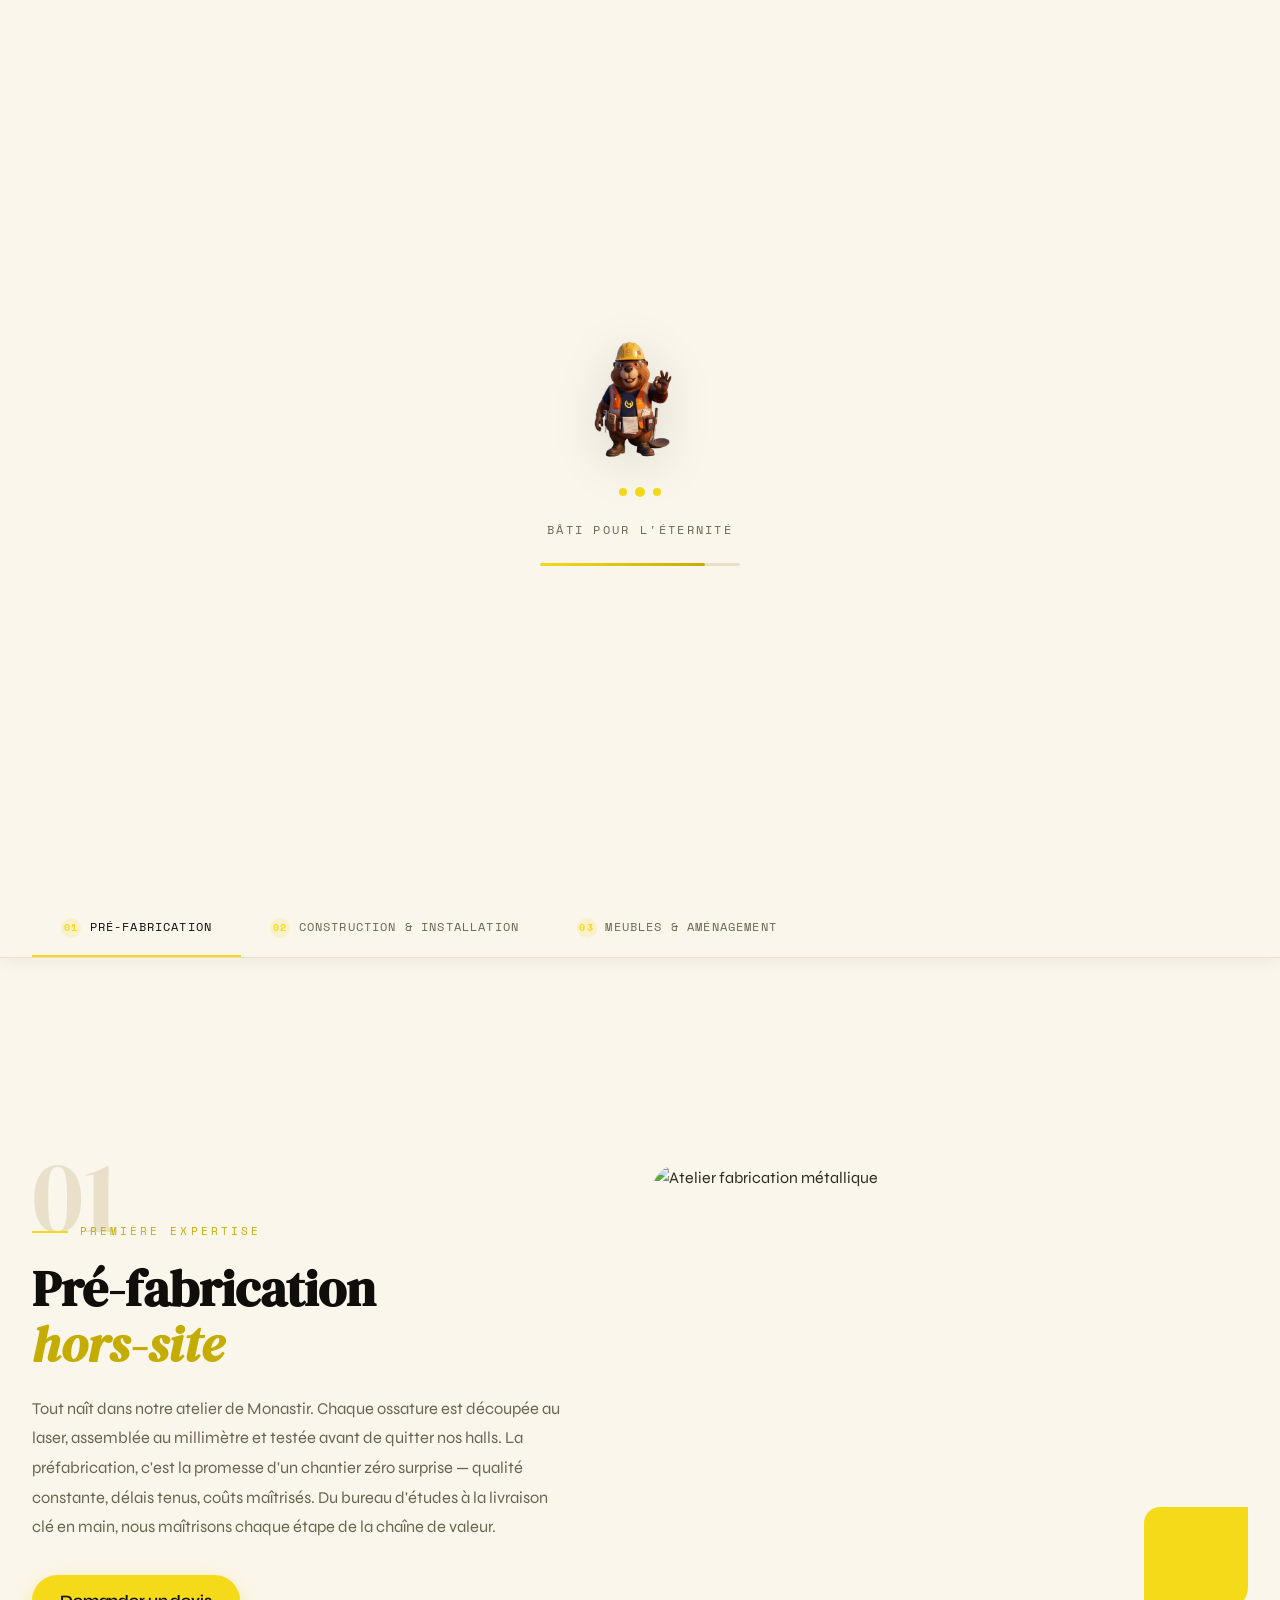
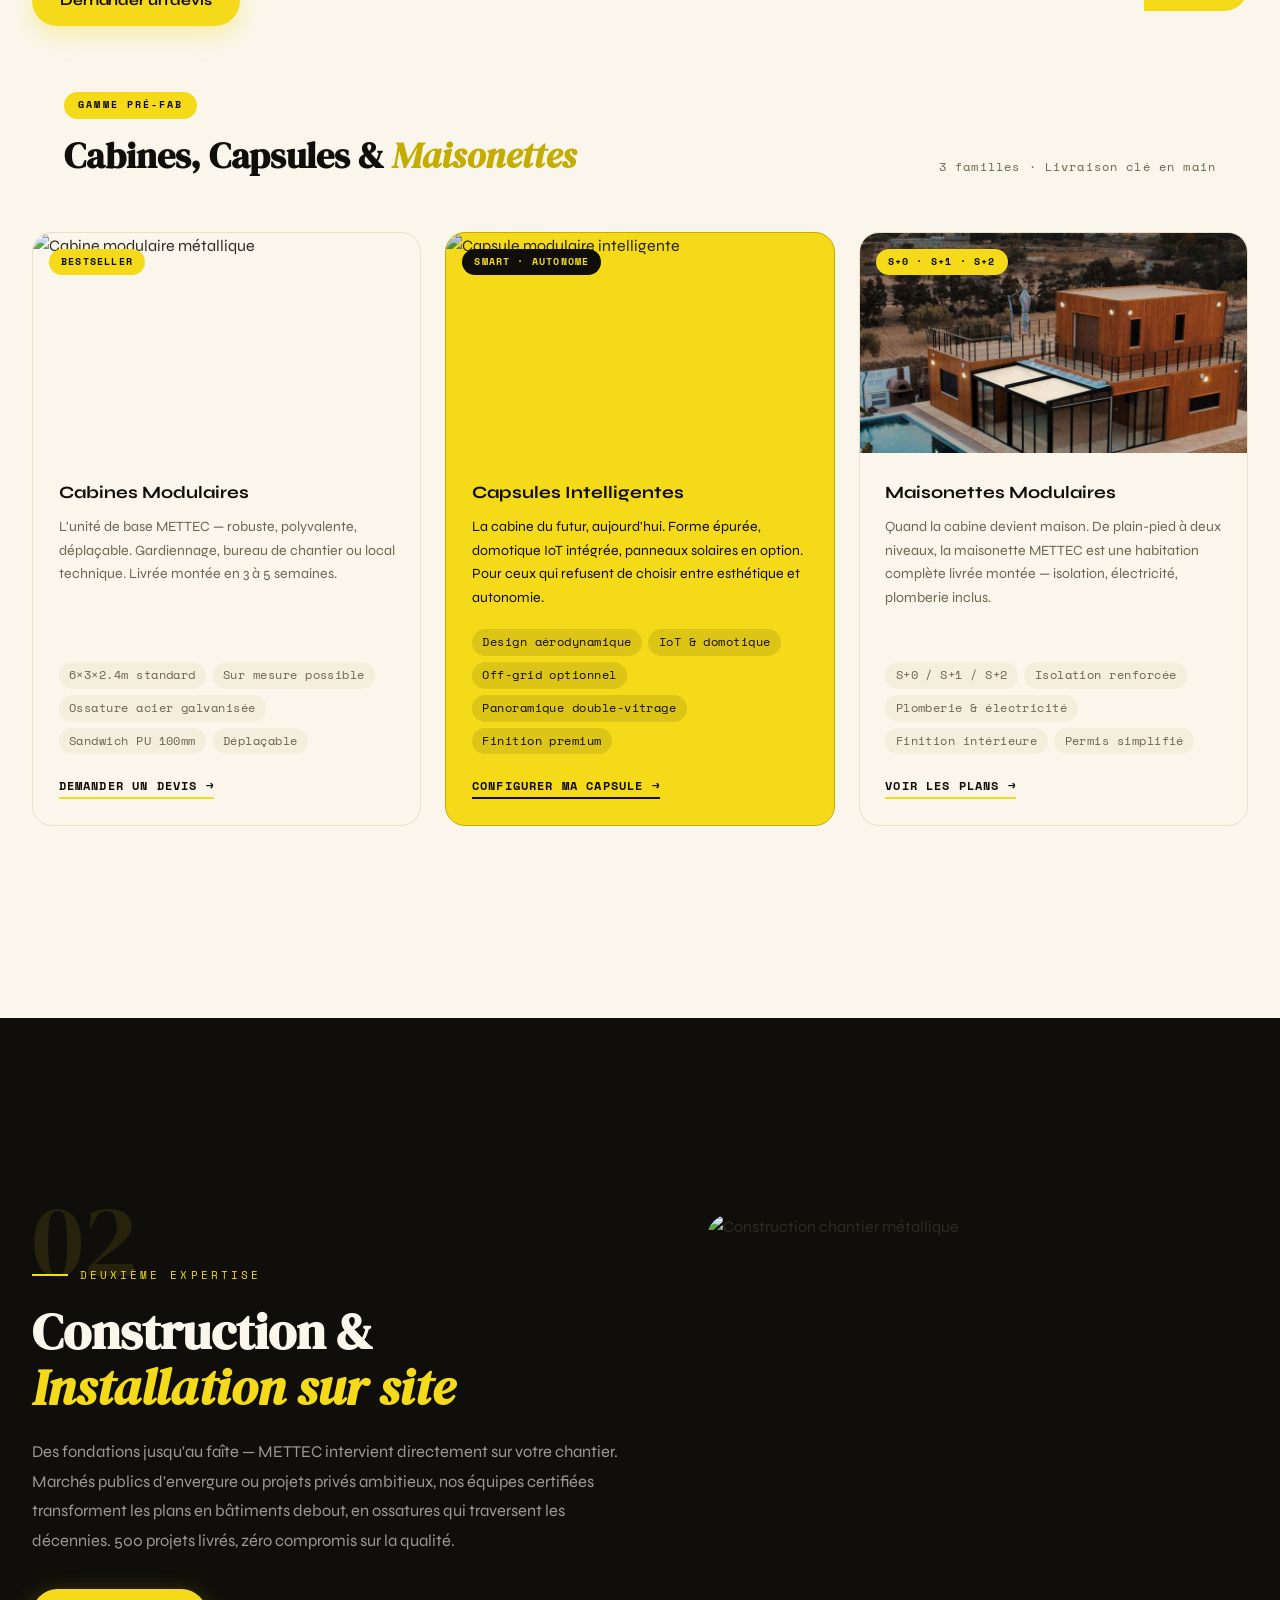
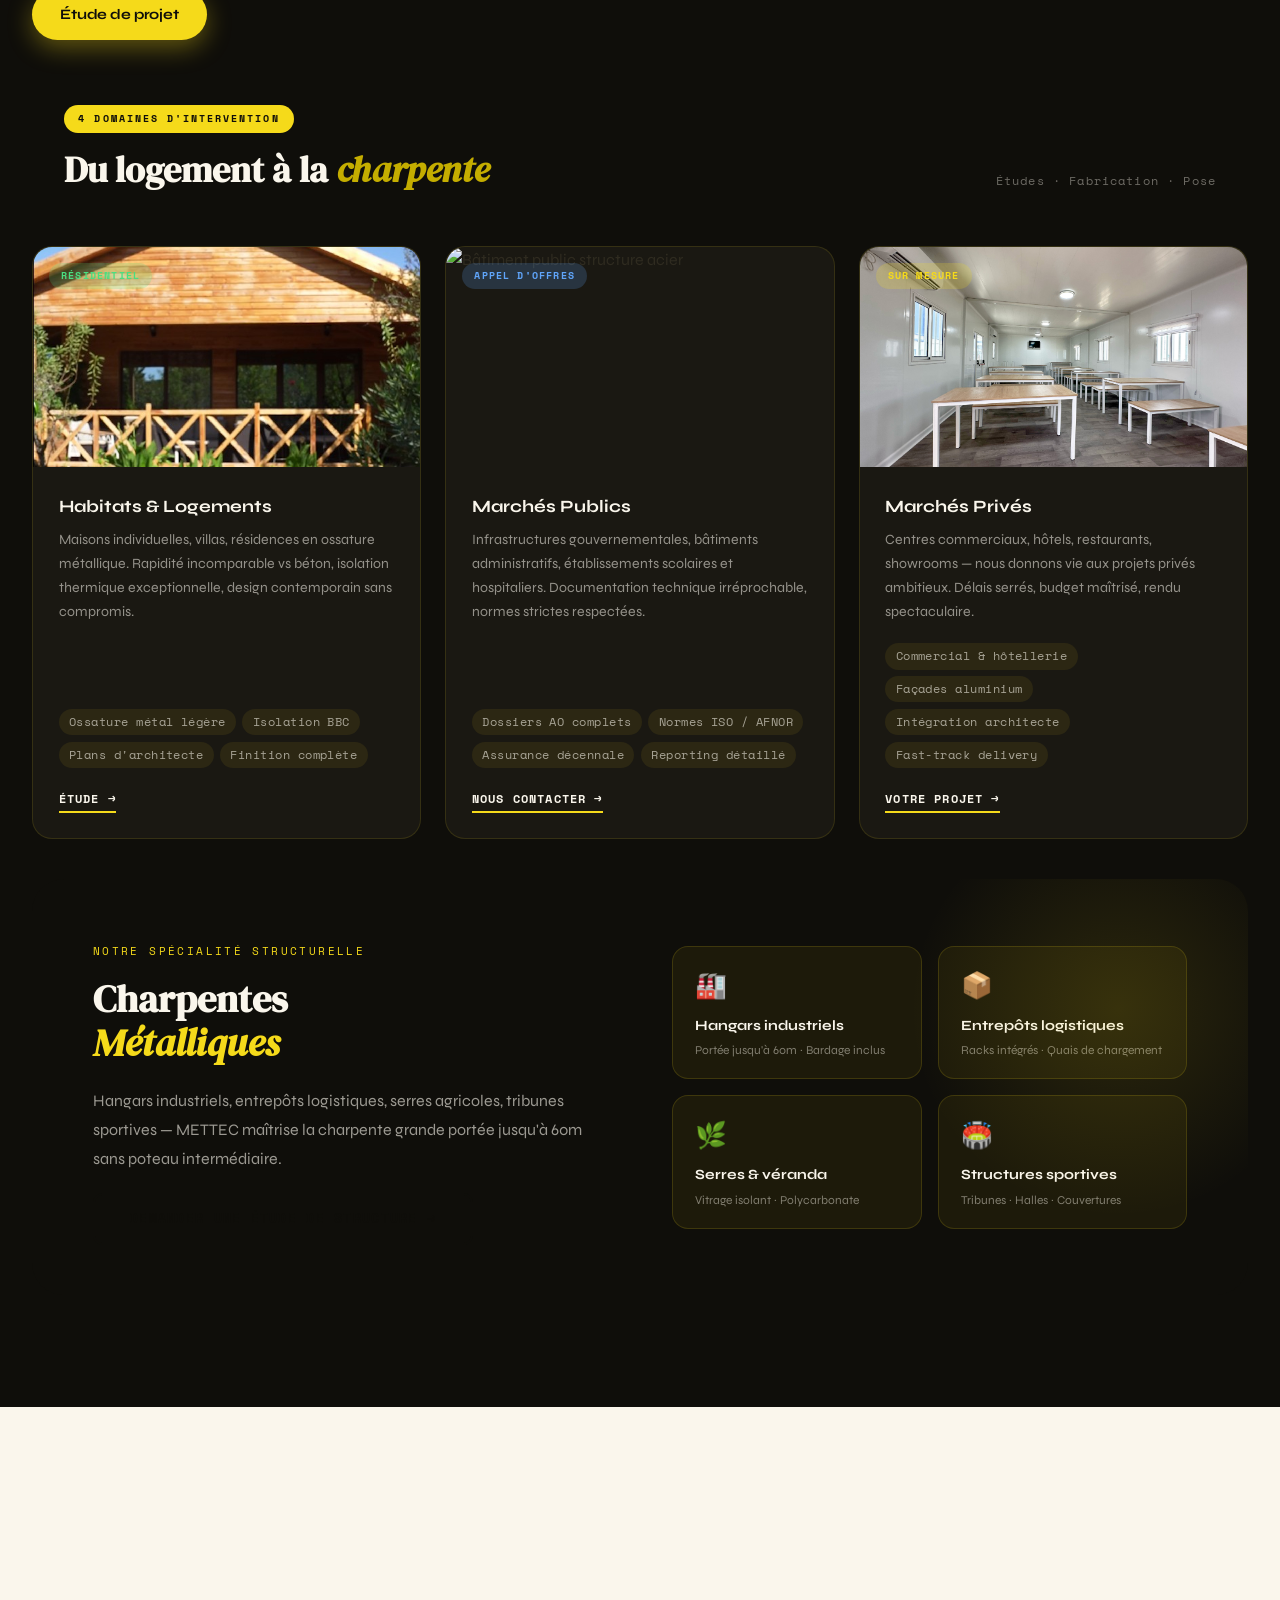
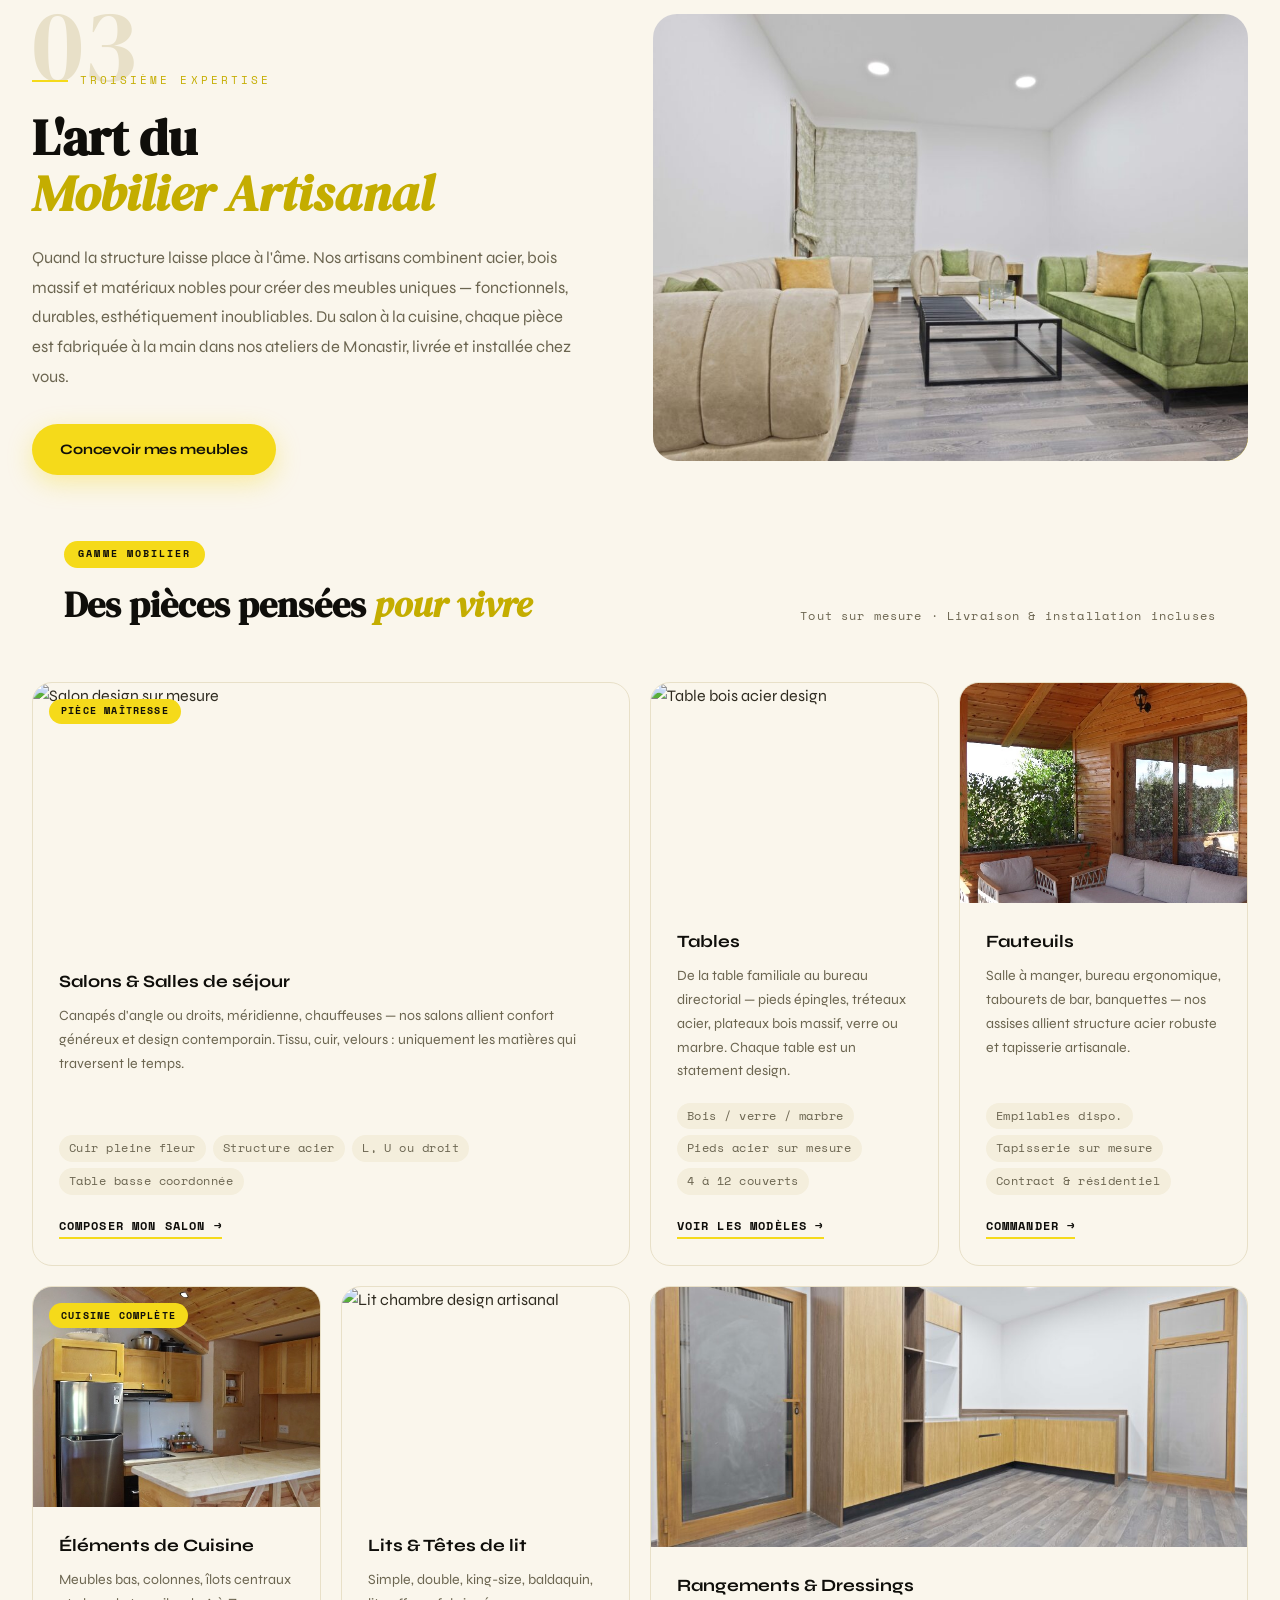
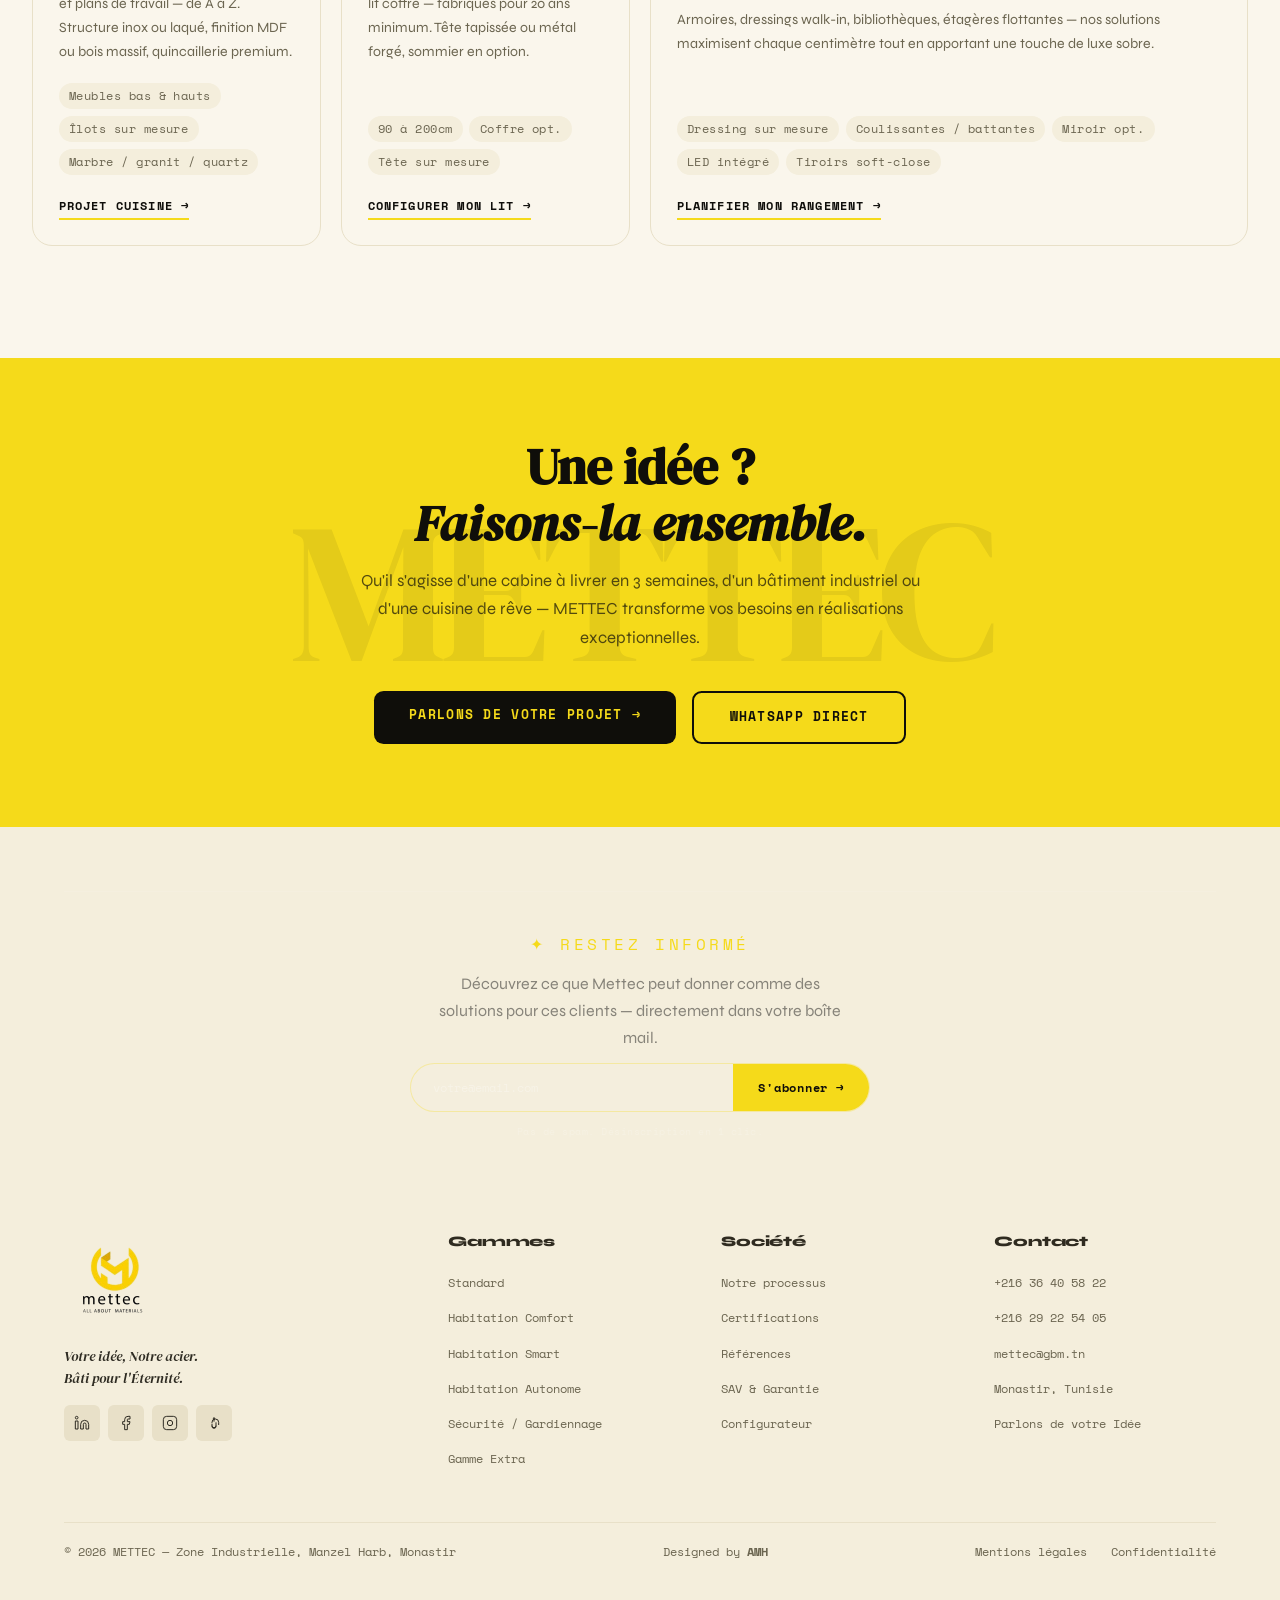
==== commit dfd7ad5e: "add actualites.html" ====
--- a/activite.html
+++ b/activite.html
@@ -797,7 +797,7 @@
   <a href="mailto:mettec@gbm.tn">mettec@gbm.tn</a>
 </li>    <li><a href="#">Monastir, Tunisie</a></li><li><a href="index.html#contact">Parlons de votre Idée</a></li></ul></div>
  
-  <div class="footer-bottom"><span class="footer-copy">© 2026 METTEC — Zone Industrielle, Manzel Harb, Monastir</span><span class="footer-copy">Design by <strong>AMH</strong></span><div class="footer-legal"><a href="#">Mentions légales</a><a href="#">Confidentialité</a></div></div>
+  <div class="footer-bottom"><span class="footer-copy">© 2026 METTEC — Zone Industrielle, Manzel Harb, Monastir</span><span class="footer-copy">Designed by <strong>AMH</strong></span><div class="footer-legal"><a href="#">Mentions légales</a><a href="#">Confidentialité</a></div></div>
 </footer>
 <style>
 /* ── Footer Newsletter ── */
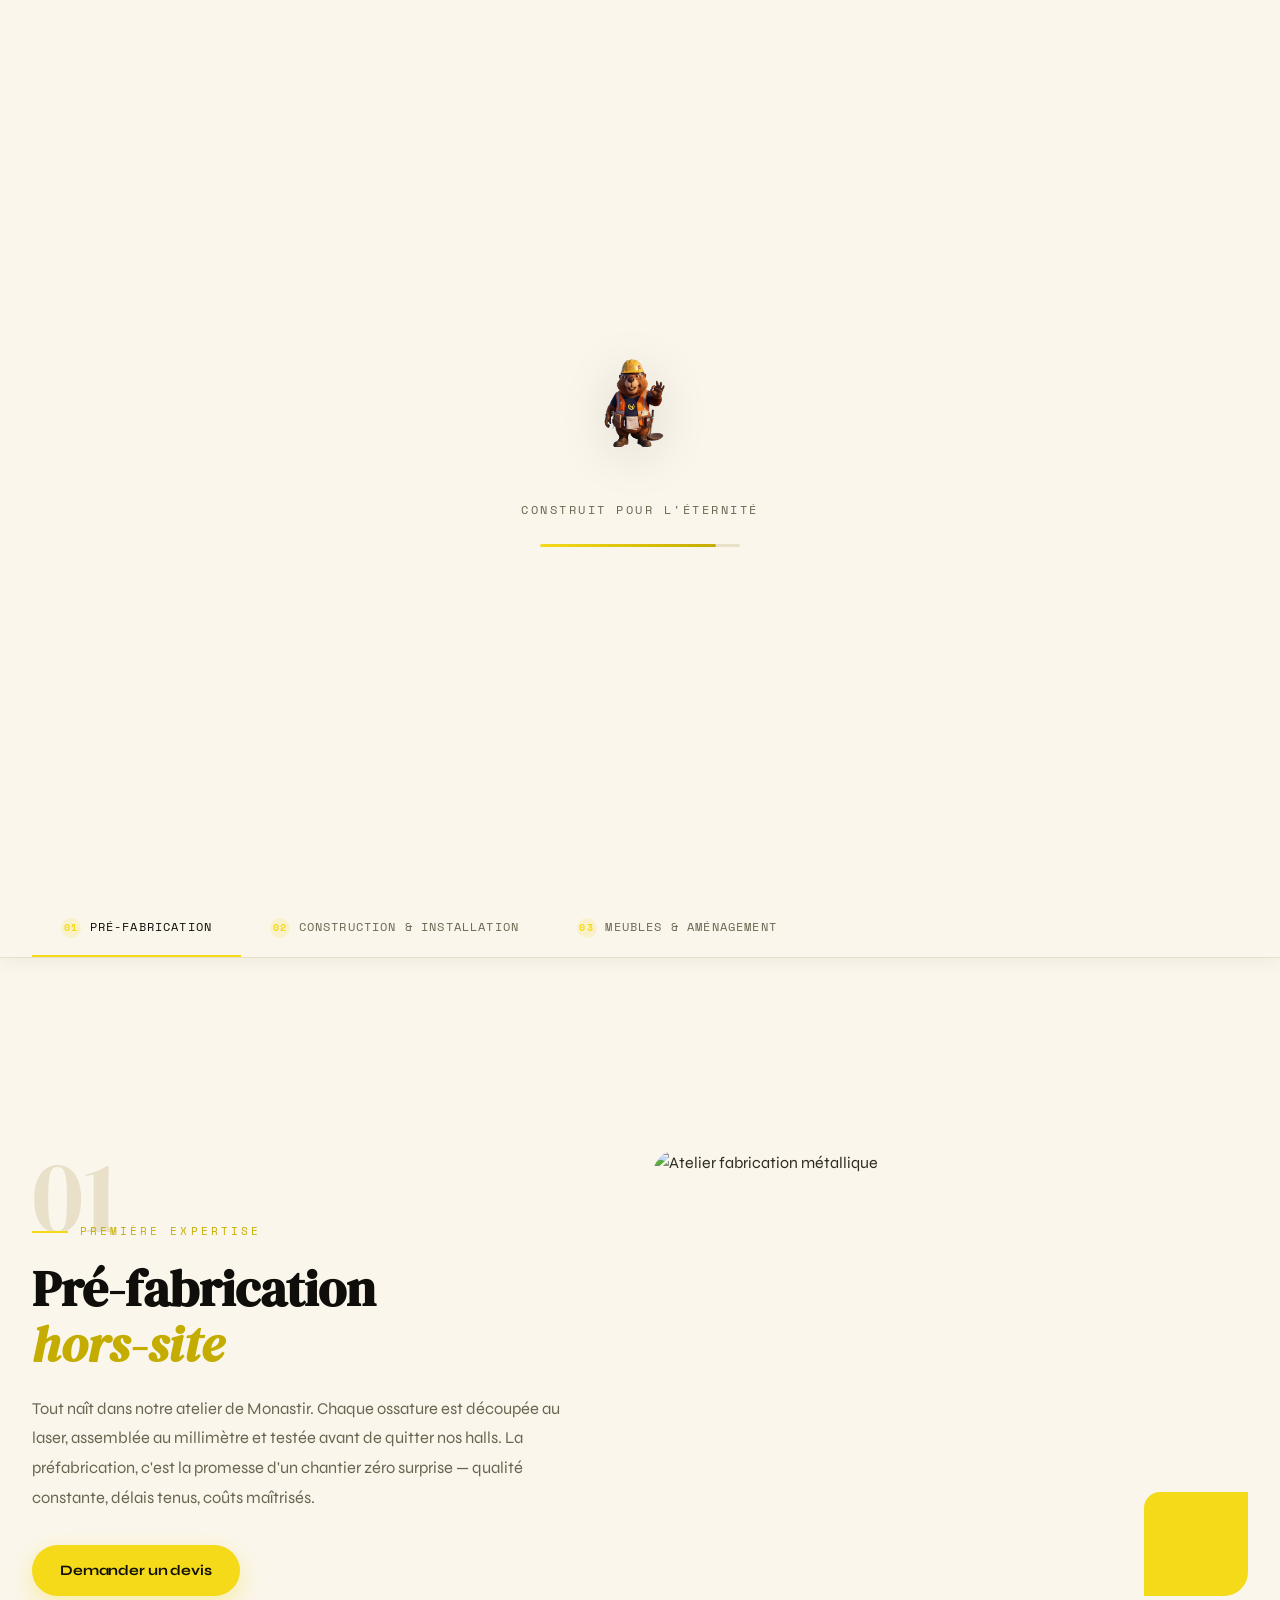
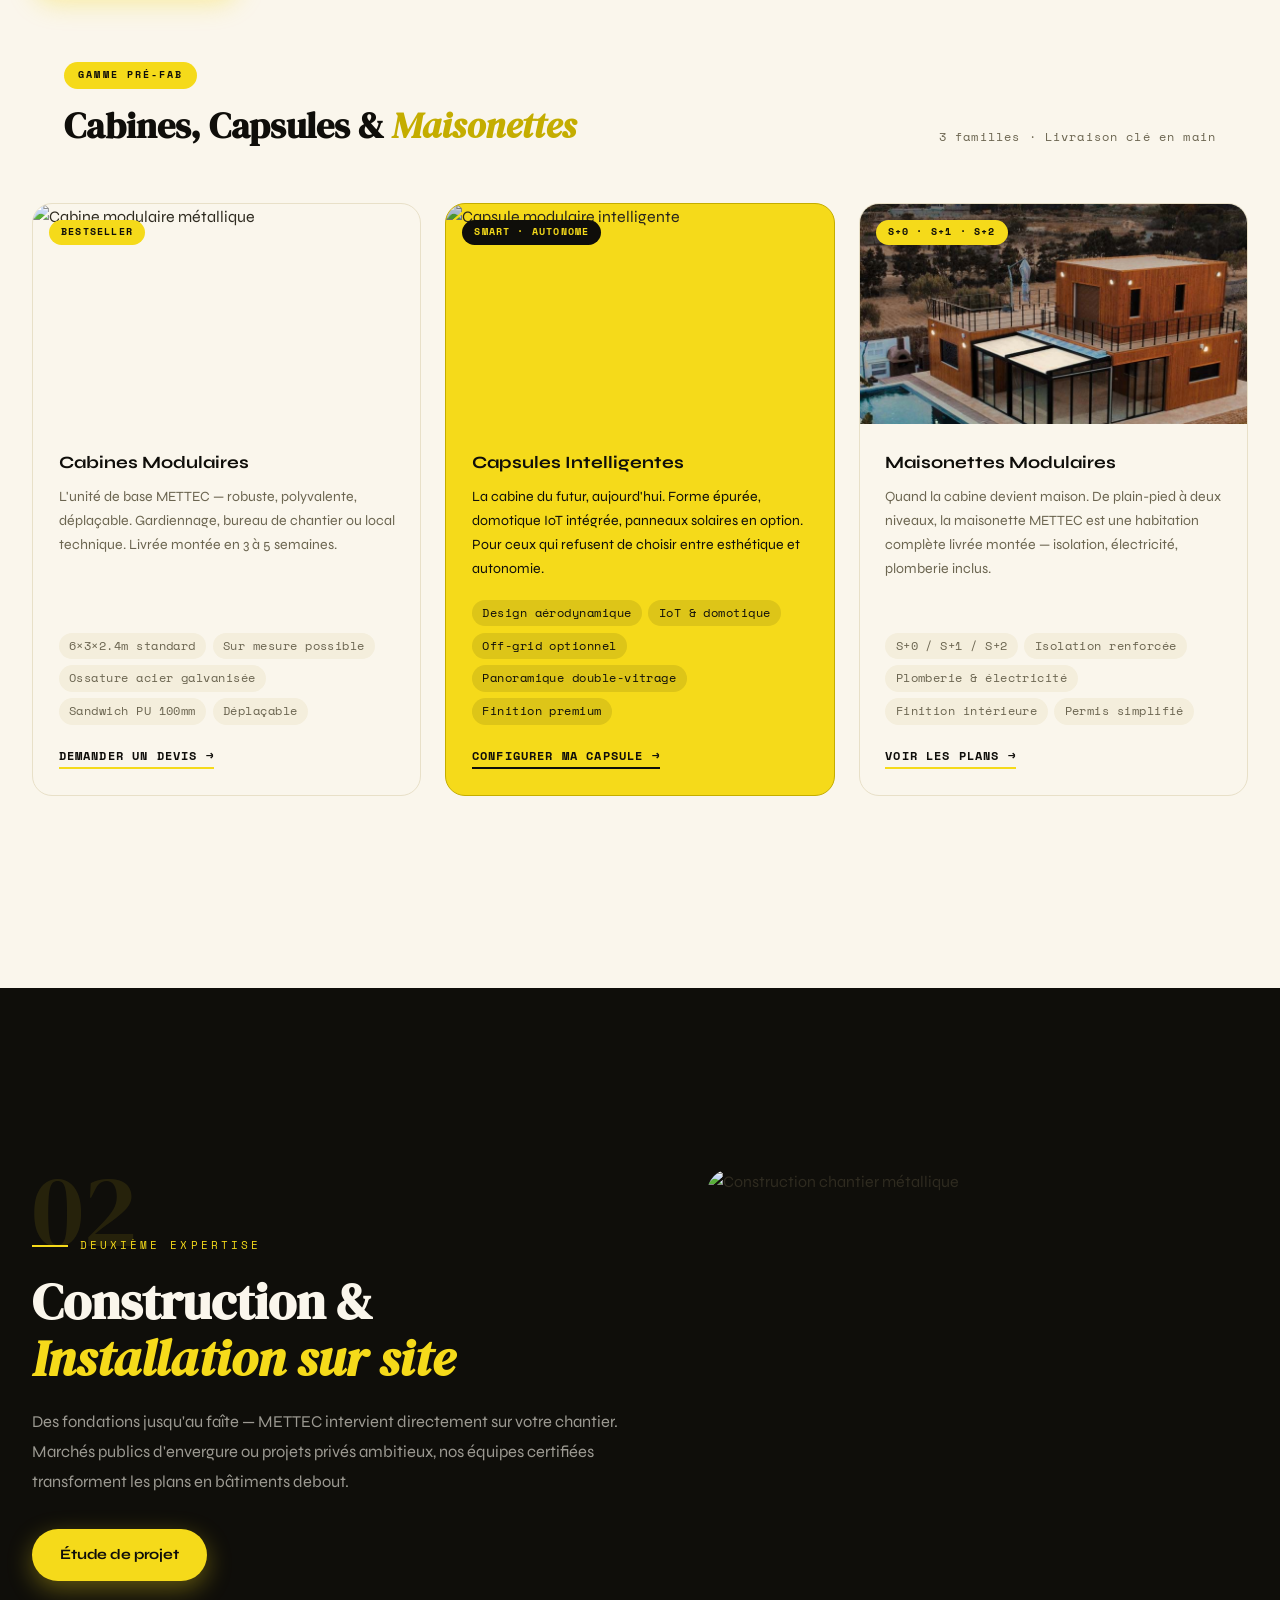
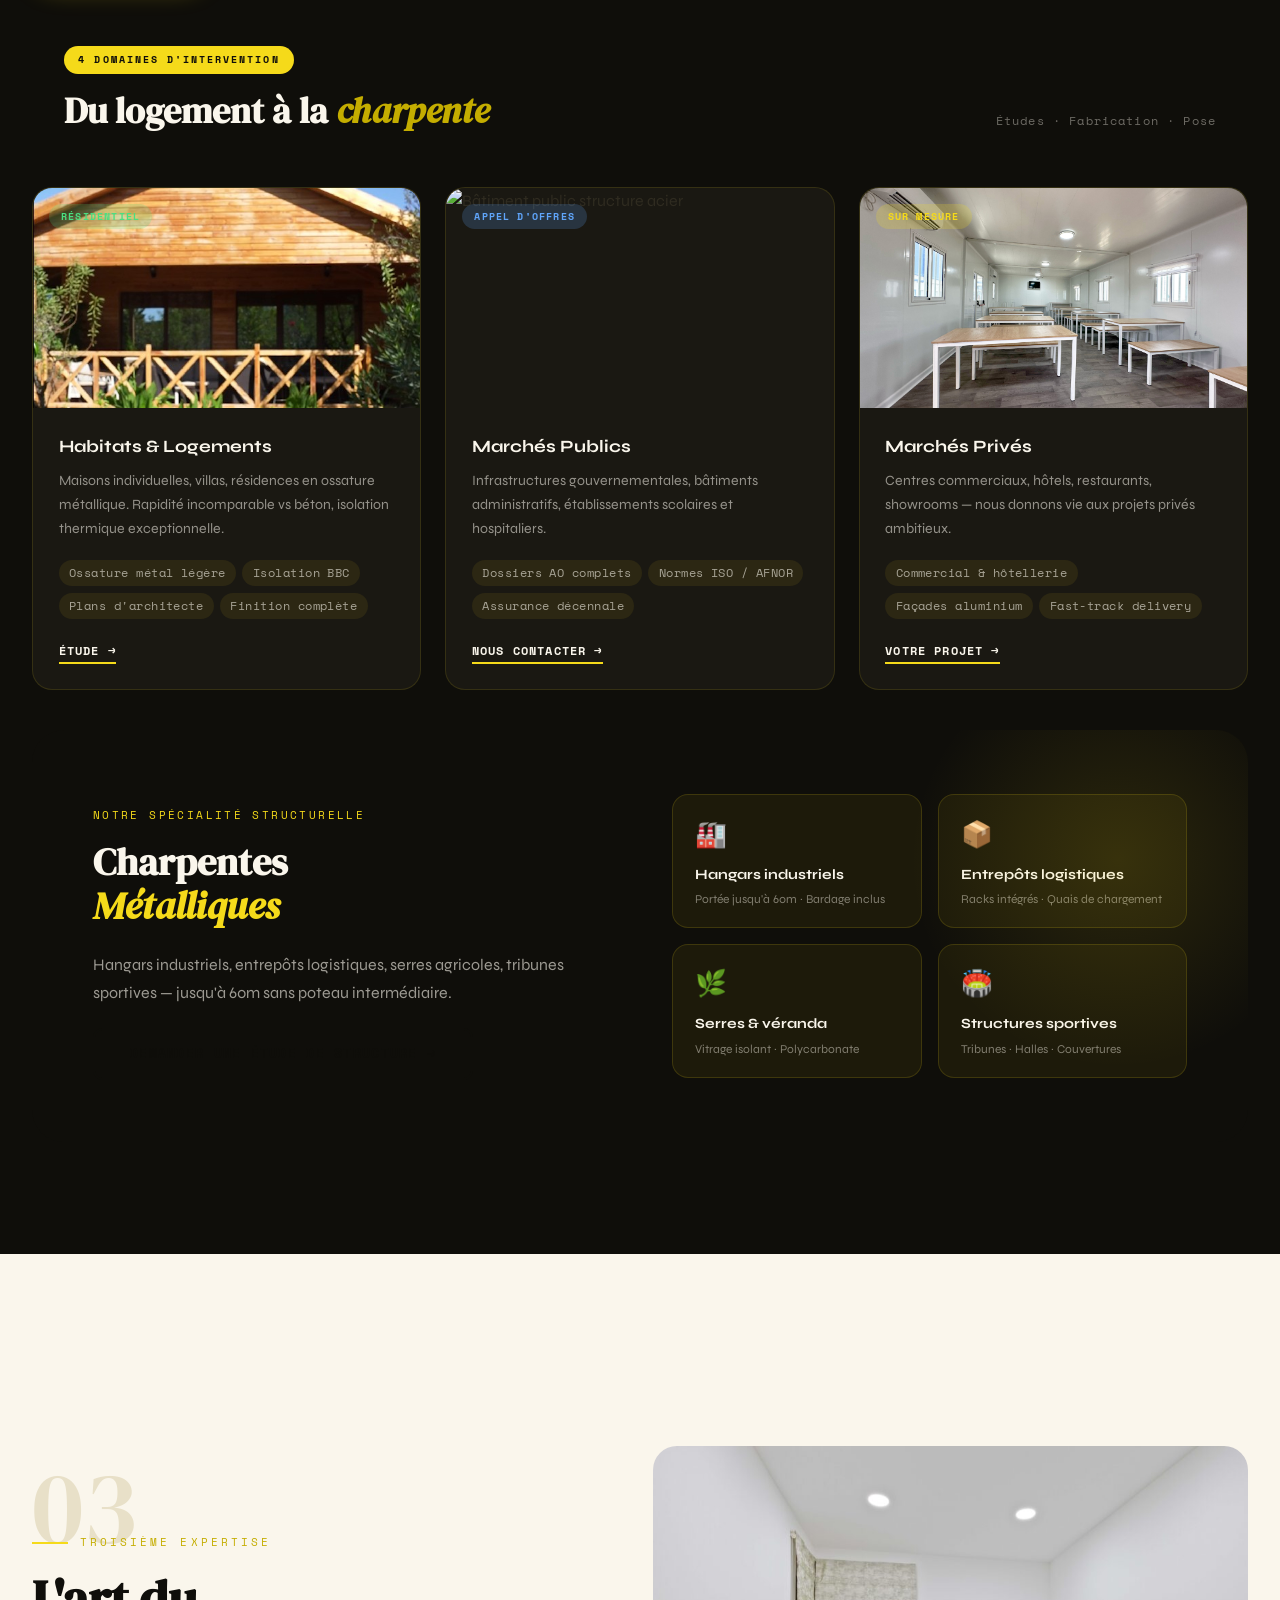
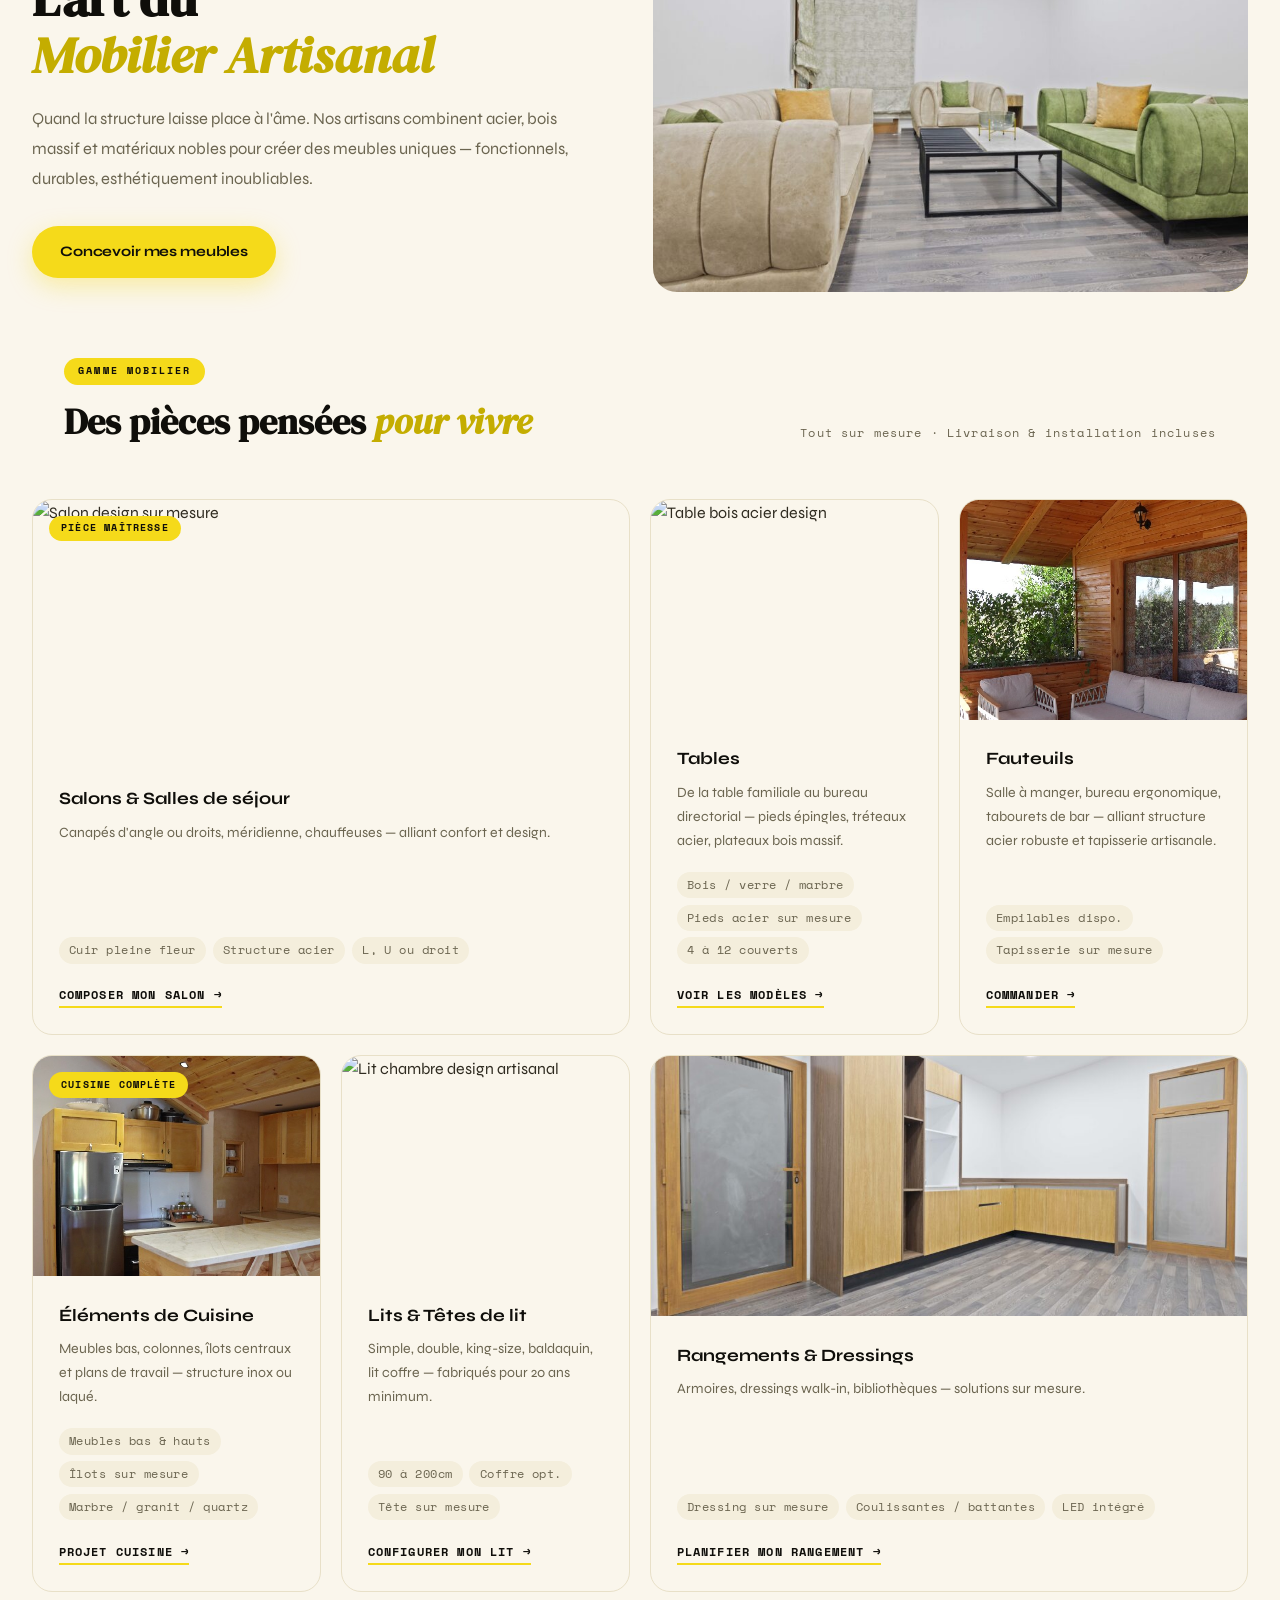
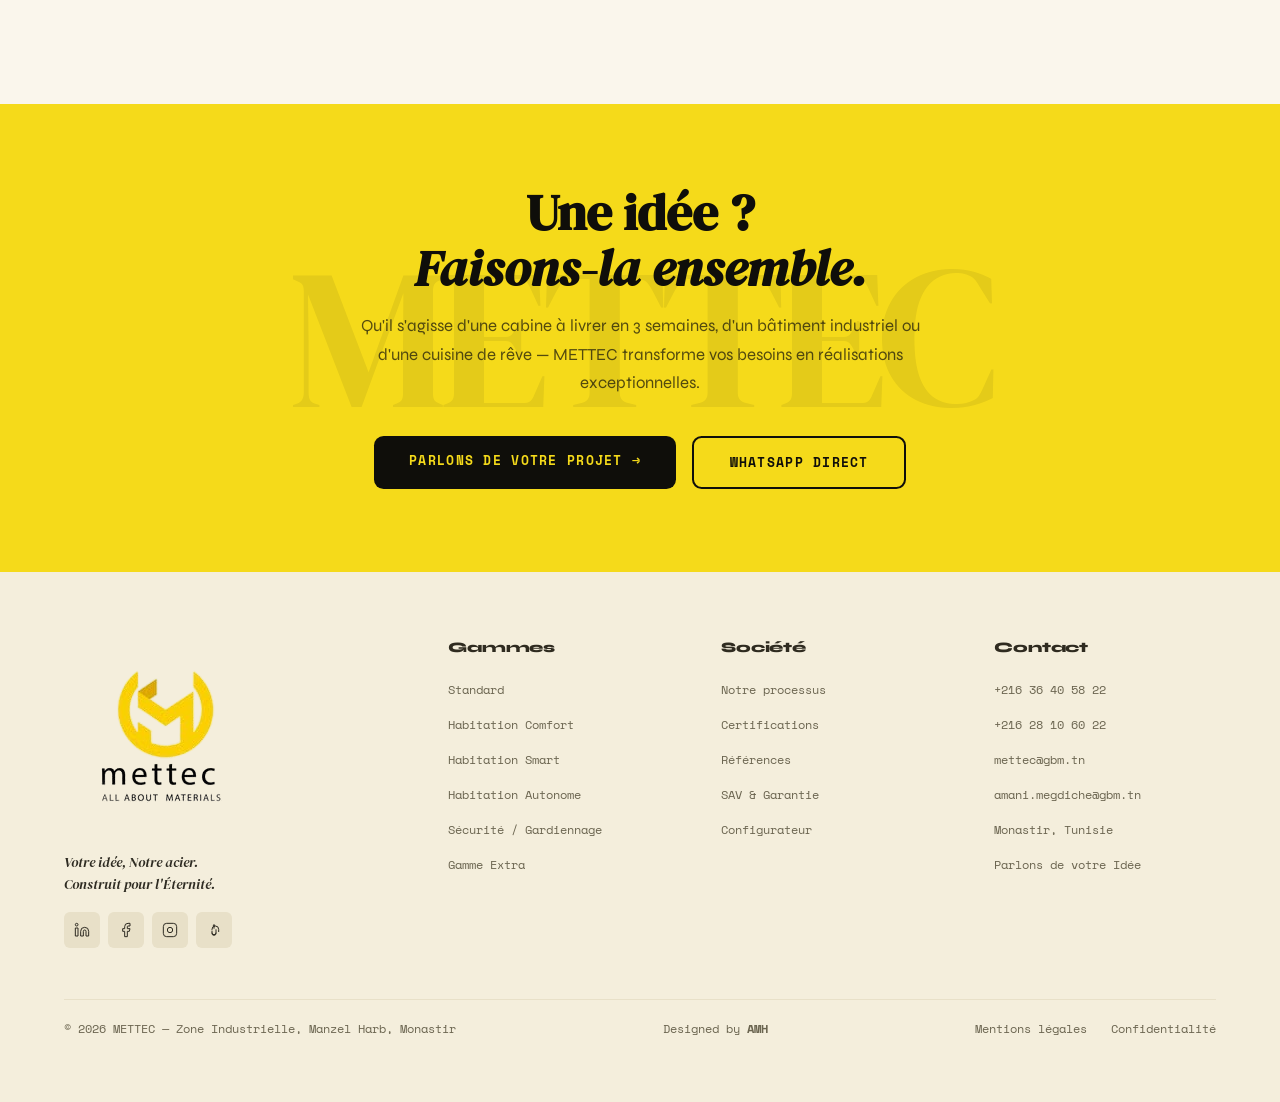
==== commit 22940847: "ajouter mail form et videos src" ====
--- a/activite.html
+++ b/activite.html
@@ -2,17 +2,68 @@
 <html lang="fr">
 <head>
   <meta charset="UTF-8">
-  <meta name="viewport" content="width=device-width, initial-scale=1.0">
-  <title>Notre Activité — METTEC | Préfabrication · Construction · Mobilier</title>
-  <meta name="description" content="METTEC : trois univers d'excellence — préfabrication métallique, construction et installation sur site, et mobilier artisanal. Monastir, Tunisie.">
+  <meta name="viewport" content="width=device-width, initial-scale=1.0, viewport-fit=cover">
+ 
+  <title>Notre Activité — METTEC | Préfabrication Métallique, Construction & Mobilier Artisanal Tunisie</title>
+  <meta name="description" content="METTEC : trois pôles d'excellence — préfabrication métallique modulaire, construction et installation sur site, mobilier artisanal haut de gamme. Fabricant tunisien basé à Monastir.">
+  <meta name="keywords" content="préfabrication métallique Tunisie, construction modulaire sur site, mobilier artisanal Tunisie, activité METTEC, bureau modulaire, kiosque métallique, construction industrielle Tunisie">
+  <meta name="robots" content="index, follow, max-image-preview:large, max-snippet:-1">
+  <meta name="author" content="METTEC GBM">
+  <link rel="canonical" href="https://mettec.com.tn/activite.html">
+ 
+  <meta property="og:type" content="website">
+  <meta property="og:locale" content="fr_TN">
+  <meta property="og:site_name" content="METTEC">
+  <meta property="og:title" content="Notre Activité — METTEC | Préfabrication, Construction & Mobilier">
+  <meta property="og:description" content="3 univers d'excellence : préfabrication métallique, construction sur site et mobilier artisanal haut de gamme. METTEC, Monastir.">
+  <meta property="og:image" content="https://mettec.com.tn/images/og-activite.jpg">
+  <meta property="og:url" content="https://mettec.com.tn/activite.html">
+ 
+  <meta name="twitter:card" content="summary_large_image">
+  <meta name="twitter:title" content="Activité METTEC — Préfabrication, Construction, Mobilier">
+  <meta name="twitter:description" content="3 pôles : préfabrication métallique, construction sur site, mobilier artisanal.">
+  <meta name="twitter:image" content="https://mettec.com.tn/images/og-activite.jpg">
+ 
+  <script type="application/ld+json">
+  {
+    "@context": "https://schema.org",
+    "@type": "WebPage",
+    "name": "Notre Activité — METTEC",
+    "description": "Trois univers d'excellence : préfabrication métallique modulaire, construction et installation sur site, mobilier artisanal haut de gamme.",
+    "url": "https://mettec.com.tn/activite.html",
+    "breadcrumb": {
+      "@type": "BreadcrumbList",
+      "itemListElement": [
+        {"@type": "ListItem", "position": 1, "name": "Accueil", "item": "https://mettec.com.tn/"},
+        {"@type": "ListItem", "position": 2, "name": "Notre Activité", "item": "https://mettec.com.tn/activite.html"}
+      ]
+    },
+    "publisher": {"@type": "Organization", "name": "METTEC", "url": "https://mettec.com.tn"},
+    "mainEntity": {
+      "@type": "Service",
+      "serviceType": "Fabrication de Cabines Modulaires",
+      "provider": {"@type": "Organization", "name": "METTEC"},
+      "areaServed": "Tunisie",
+      "hasOfferCatalog": {
+        "@type": "OfferCatalog",
+        "name": "Services METTEC",
+        "itemListElement": [
+          {"@type": "Offer", "itemOffered": {"@type": "Service", "name": "Préfabrication Métallique Modulaire", "description": "Fabrication en atelier de cabines modulaires à ossature métallique certifiées, sur mesure."}},
+          {"@type": "Offer", "itemOffered": {"@type": "Service", "name": "Construction & Installation sur Site", "description": "Pose et installation de cabines modulaires sur chantier partout en Tunisie."}},
+          {"@type": "Offer", "itemOffered": {"@type": "Service", "name": "Mobilier Artisanal Haut de Gamme", "description": "Fabrication de mobilier artisanal en bois massif, acier et matériaux nobles."}}
+        ]
+      }
+    }
+  }
+  </script>
+ 
   <link rel="preconnect" href="https://fonts.googleapis.com">
+  <link rel="preconnect" href="https://fonts.gstatic.com" crossorigin>
   <link href="https://fonts.googleapis.com/css2?family=Syne:wght@400;600;700;800&family=DM+Serif+Display:ital@0;1&family=Space+Mono:wght@400;700&display=swap" rel="stylesheet">
   <link rel="stylesheet" href="style1.css">
+
   <style>
-
-    /* ──────────────────────────────────────────
-       HERO — copie fidèle de index.html
-    ────────────────────────────────────────── */
+    /* ===== STYLES SPÉCIFIQUES ACTIVITE ===== */
     .act-hero {
       position: relative;
       min-height: 100vh;
@@ -104,7 +155,7 @@
       50%{transform:translateX(-50%) translateY(-8px)}
     }
 
-    /* ── STICKY TABS ── */
+    /* STICKY TABS */
     .act-tabs-wrap {
       position: sticky; top: 72px; z-index: 80;
       background: var(--cream);
@@ -135,7 +186,7 @@
       display: flex; align-items: center; justify-content: center; font-weight: 700;
     }
 
-    /* ── CHAPTER INTRO ── */
+    /* CHAPTER INTRO */
     .chapter-intro { padding: 7rem 0 3rem; }
     .chapter-intro-inner {
       max-width: 1280px; margin: 0 auto; padding: 0 2rem;
@@ -163,7 +214,6 @@
     .chapter-title em { font-style: italic; color: var(--primary-dark); }
     .chapter-desc { color: var(--gray-600); font-size: 1.03rem; line-height: 1.8; margin-bottom: 2rem; }
 
-    /* dark chapter */
     .chapter-dark { background: var(--accent); }
     .chapter-dark .chapter-big-num { color: rgba(245,218,26,.1); }
     .chapter-dark .chapter-title { color: var(--cream); }
@@ -172,7 +222,6 @@
     .chapter-dark .chapter-label::before { background: var(--primary); }
     .chapter-dark .chapter-desc { color: rgba(250,246,236,.6); }
 
-    /* photo box */
     .chapter-visual { position: relative; }
     .chapter-vis-box {
       aspect-ratio: 4/3; border-radius: 1.5rem; overflow: hidden; position: relative;
@@ -190,7 +239,6 @@
     }
     .chapter-dark .chapter-vis-box::before { background: rgba(245,218,26,.3); }
 
-    /* ── SECTION HEADER ── */
     .sec-head {
       max-width: 1280px; margin: 0 auto 3.5rem; padding: 0 2rem;
       display: flex; align-items: flex-end; justify-content: space-between; gap: 2rem;
@@ -211,7 +259,6 @@
     .sec-head.dark .sec-head-title { color: var(--cream); }
     .sec-head.dark .sec-head-count { color: rgba(250,246,236,.4); }
 
-    /* ── PRODUCT CARDS ── */
     .products-section { padding: 1rem 0 7rem; }
     .products-inner { max-width: 1280px; margin: 0 auto; padding: 0 2rem; }
     .products-grid { display: grid; grid-template-columns: repeat(3,1fr); gap: 1.5rem; }
@@ -251,7 +298,6 @@
     }
     .prod-card-cta:hover { color: var(--primary-dark); gap: .75rem; }
 
-    /* dark */
     .prod-card.dark { background: #1a1812; border-color: rgba(245,218,26,.12); }
     .prod-card.dark:hover { border-color: var(--primary); }
     .prod-card.dark .prod-card-name { color: var(--cream); }
@@ -260,14 +306,12 @@
     .prod-card.dark .prod-card-cta { color: var(--cream); }
     .prod-card.dark .prod-card-cta:hover { color: var(--primary); }
 
-    /* featured yellow */
     .prod-card.featured { background: var(--primary); border-color: var(--primary-dark); }
     .prod-card.featured .prod-card-name,
     .prod-card.featured .prod-card-desc { color: var(--accent); }
     .prod-card.featured .prod-card-feats li { background: rgba(15,14,10,.1); color: var(--accent); }
     .prod-card.featured .prod-card-cta { color: var(--accent); border-bottom-color: var(--accent); }
 
-    /* ── SHOWCASE ── */
     .showcase-wrap { padding: 2.5rem 0 0; }
     .showcase-card {
       background: var(--accent); border-radius: 2rem; padding: 4rem 5%;
@@ -289,12 +333,10 @@
     .sgm-name { font-size: .88rem; font-weight: 700; color: var(--cream); margin-bottom: .25rem; }
     .sgm-sub { font-size: .75rem; color: rgba(250,246,236,.45); line-height: 1.5; }
 
-    /* ── MEUBLES MASONRY ── */
     .meubles-masonry { display: grid; grid-template-columns: repeat(4,1fr); gap: 1.25rem; }
     .meubles-masonry .prod-card:nth-child(1) { grid-column: span 2; }
     .meubles-masonry .prod-card:nth-child(6) { grid-column: span 2; }
 
-    /* ── CTA BAND ── */
     .act-cta-band { background: var(--primary); padding: 5rem 0; text-align: center; position: relative; overflow: hidden; }
     .act-cta-band::before {
       content: 'METTEC'; position: absolute; top: 50%; left: 50%; transform: translate(-50%,-50%);
@@ -320,28 +362,41 @@
     }
     .btn-act-outline:hover { background: var(--accent); color: var(--primary); }
 
-    /* ── REVEAL ── */
     .reveal { opacity:0; transform:translateY(28px); transition:opacity .7s ease,transform .7s ease; }
     .reveal.in { opacity:1; transform:none; }
 
-    /* ── RESPONSIVE ── */
-    @media (max-width: 900px) {
+    /* RESPONSIVE */
+    @media (max-width: 1024px) {
+      .products-grid { grid-template-columns: repeat(2,1fr); }
+      .meubles-masonry { grid-template-columns: repeat(2,1fr); }
+      .meubles-masonry .prod-card:nth-child(1),
+      .meubles-masonry .prod-card:nth-child(6) { grid-column: span 1; }
+      .showcase-card { grid-template-columns: 1fr; gap: 2rem; text-align: center; }
+      .showcase-grid-mini { grid-template-columns: 1fr; }
       .chapter-intro-inner { grid-template-columns: 1fr; gap: 2.5rem; }
       .chapter-intro-inner.rev { direction: ltr; }
       .chapter-visual { display: none; }
-      .products-grid { grid-template-columns: 1fr 1fr; }
-      .showcase-card { grid-template-columns: 1fr; }
-      .meubles-masonry { grid-template-columns: 1fr 1fr; }
-      .meubles-masonry .prod-card:nth-child(1),
-      .meubles-masonry .prod-card:nth-child(6) { grid-column: span 1; }
-      .sec-head { flex-direction: column; align-items: flex-start; }
-    }
-    @media (max-width: 640px) {
+    }
+    @media (max-width: 768px) {
+      .act-tabs { padding: 0 1rem; }
+      .act-tab { padding: .8rem 1rem; font-size: .65rem; gap: .3rem; }
       .products-grid { grid-template-columns: 1fr; }
       .meubles-masonry { grid-template-columns: 1fr; }
-      .act-tabs { padding: 0 1rem; }
-      .act-tab { padding: .9rem 1rem; font-size: .65rem; }
-    }
+      .sec-head { flex-direction: column; align-items: flex-start; gap: 1rem; }
+      .hero-title, .act-hero-title { font-size: clamp(1.2rem, 5vw, 1.8rem); }
+      .prod-card-photo { height: 200px; }
+      .showcase-card { padding: 2rem 1.5rem; }
+    }
+    @media (max-width: 480px) {
+      .act-hero-chips .cert-chip { font-size: 0.65rem; padding: 0.2rem 0.6rem; }
+      .btn { padding: 0.7rem 1.2rem; font-size: 0.8rem; }
+      .chapter-title { font-size: 1.8rem; }
+    }
+    .loader-mascot {
+  width:clamp(160px,14vw,220px);
+  animation:mascotBounce 1.4s ease infinite;
+  filter:drop-shadow(0 8px 24px rgba(15,14,10,.12));
+}
   </style>
 </head>
 <body>
@@ -350,24 +405,11 @@
 <div id="pageLoader">
   <img src="images/mascotte-mettec.png" alt="METTEC" class="loader-mascot" onerror="this.style.opacity='0'">
   <div class="loader-dots"><div class="loader-dot"></div><div class="loader-dot"></div><div class="loader-dot"></div></div>
-  <div class="loader-tagline">Bâti pour l'Éternité</div>
+  <div class="loader-tagline">Construit pour l'Éternité</div>
   <div class="loader-progress"><div class="progress-bar"></div></div>
 </div>
-<style>
-#pageLoader{position:fixed;inset:0;z-index:99999;background:var(--cream,#faf6ec);display:flex;flex-direction:column;align-items:center;justify-content:center;gap:24px;transition:opacity .6s ease,transform .5s ease;}
-#pageLoader.hide{opacity:0;pointer-events:none;transform:scale(1.04);}
-.loader-mascot{width:clamp(200px,18vw,260px);animation:mascotBounce 1.4s ease infinite;filter:drop-shadow(0 8px 24px rgba(15,14,10,.12));}
-@keyframes mascotBounce{0%,100%{transform:translateY(0) rotate(-2deg)}50%{transform:translateY(-12px) rotate(2deg)}}
-.loader-dots{display:flex;gap:8px;align-items:center;}.loader-dot{width:8px;height:8px;border-radius:50%;background:#f5da1a;animation:ldot 1.2s ease infinite;}
-.loader-dot:nth-child(2){animation-delay:.2s;width:10px;height:10px;}.loader-dot:nth-child(3){animation-delay:.4s;}
-@keyframes ldot{0%,80%,100%{transform:scale(.6);background:#e8e0c8}40%{transform:scale(1.2);background:#f5da1a}}
-.loader-tagline{font-family:'Space Mono',monospace;font-size:.72rem;letter-spacing:.2em;text-transform:uppercase;color:#6b6550;}
-.loader-progress{width:200px;height:3px;background:#e8e0c8;border-radius:2px;overflow:hidden;}
-.progress-bar{height:100%;background:linear-gradient(90deg,#f5da1a,#c4ad00);width:0%;border-radius:2px;transition:width .3s ease;}
-:root{--primary:#f5da1a;--primary-dark:#c4ad00;--primary-light:#fef48a;--accent:#0f0e0a;--cream:#faf6ec;--white:#faf6ec;--black:#0f0e0a;--gray-100:#f4eedc;--gray-200:#e8e0c8;--gray-300:#d9d0b5;--gray-600:#6b6550;--gray-700:#2e2b22;--gray-800:#2f2b20;--font-main:'Syne','Inter',sans-serif;--font-mono:'Space Mono',monospace;--font-serif:'DM Serif Display',Georgia,serif;--transition:all .3s cubic-bezier(.4,0,.2,1);--radius:.75rem;--radius-sm:.375rem;--radius-lg:1rem;--shadow-lg:0 10px 15px -3px rgb(0 0 0/.1);}
-</style>
-
-<!-- NAV -->
+
+<!-- NAVIGATION (identique style1.css) -->
 <div id="navOverlay" class="nav-overlay"></div>
 <nav class="navbar">
   <div class="nav-container">
@@ -401,13 +443,10 @@
   </div>
 </nav>
 
-<!-- ════════════════════════════
-     HERO — identique à index
-═════════════════════════════ -->
+<!-- HERO -->
 <section class="act-hero">
   <div class="act-hero-overlay"></div>
   <div class="act-hero-content">
-    
     <h1 class="act-hero-title">
       Trois savoir-faire,
       <em>une seule adresse.</em>
@@ -421,7 +460,7 @@
       <span class="cert-chip">🏗️ Pré-fabrication</span>
       <span class="cert-chip">🏢 Construction &amp; Installation</span>
       <span class="cert-chip">🪑 Meubles &amp; Aménagement</span>
-      <span class="cert-chip">🏅 ISO 9001 · Garantie 3 ans</span>
+      <span class="cert-chip">🏅 ISO 9001 ·  ISO 14001 ·  ISO 45001</span>
     </div>
     <div class="act-hero-buttons">
       <a href="#tabs-anchor" class="btn btn-white btn-lg">Découvrir nos activités</a>
@@ -434,7 +473,7 @@
   </div>
 </section>
 
-<!-- STICKY TABS -->
+<!-- TABS -->
 <div id="tabs-anchor" class="act-tabs-wrap">
   <nav class="act-tabs">
     <a href="#prefabrication" class="act-tab active"><span class="act-tab-num">01</span>Pré-fabrication</a>
@@ -443,9 +482,7 @@
   </nav>
 </div>
 
-<!-- ════════════════════════════
-     01 — PRÉ-FABRICATION
-═════════════════════════════ -->
+<!-- PRÉFABRICATION -->
 <section id="prefabrication">
   <div class="chapter-intro">
     <div class="chapter-intro-inner">
@@ -457,8 +494,7 @@
           Tout naît dans notre atelier de Monastir. Chaque ossature est découpée au laser,
           assemblée au millimètre et testée avant de quitter nos halls. La préfabrication,
           c'est la promesse d'un chantier zéro surprise — qualité constante, délais tenus,
-          coûts maîtrisés. Du bureau d'études à la livraison clé en main, nous maîtrisons
-          chaque étape de la chaîne de valeur.
+          coûts maîtrisés.
         </p>
         <a href="index.html#contact" class="btn btn-primary" style="width:fit-content;">Demander un devis</a>
       </div>
@@ -480,7 +516,7 @@
         <span class="sec-head-count">3 familles · Livraison clé en main</span>
       </div>
       <div class="products-grid reveal">
-
+        <!-- Cabine modulaire -->
         <div class="prod-card">
           <div class="prod-card-photo">
             <img src="https://scontent.ftun14-1.fna.fbcdn.net/v/t39.30808-6/484353734_1143853984104131_8891163812872826619_n.jpg?_nc_cat=101&ccb=1-7&_nc_sid=7b2446&_nc_ohc=hwulaZ3SYLsQ7kNvwEmHimz&_nc_oc=AdoiQ8DvziSMyzqxiAZTiubdl1tg9gFEHiLgHysqCAy-VtByFv38enSCu3FSSqKuA9U&_nc_zt=23&_nc_ht=scontent.ftun14-1.fna&_nc_gid=UJ48p8rJ__hZ8N6ErY-cMA&_nc_ss=7a389&oh=00_Af0q-l-5CoBjXjMiP3qolI5iOBjRUFlR6BZU1qn7Rwa2bQ&oe=69DA0303" alt="Cabine modulaire métallique" loading="lazy">
@@ -493,7 +529,7 @@
             <a href="index.html#contact" class="prod-card-cta">Demander un devis →</a>
           </div>
         </div>
-
+        <!-- Capsule -->
         <div class="prod-card featured">
           <div class="prod-card-photo">
             <img src="https://tse3.mm.bing.net/th/id/OIP.Tl_XrSnPmqE8dxWA3mbfKQHaFj?rs=1&pid=ImgDetMain&o=7&rm=3" alt="Capsule modulaire intelligente" loading="lazy" style="filter:brightness(.85)">
@@ -506,7 +542,7 @@
             <a href="index.html#contact" class="prod-card-cta">Configurer ma Capsule →</a>
           </div>
         </div>
-
+        <!-- Maisonette -->
         <div class="prod-card">
           <div class="prod-card-photo">
             <img src="images/mettec-villa-bekalta.jpg" alt="Maisonette modulaire S+1" loading="lazy">
@@ -519,15 +555,12 @@
             <a href="index.html#contact" class="prod-card-cta">Voir les plans →</a>
           </div>
         </div>
-
       </div>
     </div>
   </div>
 </section>
 
-<!-- ════════════════════════════
-     02 — CONSTRUCTION & INSTALLATION
-═════════════════════════════ -->
+<!-- CONSTRUCTION -->
 <section id="construction" class="chapter-dark" style="padding:4rem 0 0;">
   <div class="chapter-intro">
     <div class="chapter-intro-inner rev">
@@ -543,8 +576,7 @@
         <p class="chapter-desc">
           Des fondations jusqu'au faîte — METTEC intervient directement sur votre chantier.
           Marchés publics d'envergure ou projets privés ambitieux, nos équipes certifiées
-          transforment les plans en bâtiments debout, en ossatures qui traversent les décennies.
-          500 projets livrés, zéro compromis sur la qualité.
+          transforment les plans en bâtiments debout.
         </p>
         <a href="index.html#contact" class="btn btn-primary" style="width:fit-content;">Étude de projet</a>
       </div>
@@ -561,7 +593,6 @@
         <span class="sec-head-count">Études · Fabrication · Pose</span>
       </div>
       <div class="products-grid reveal">
-
         <div class="prod-card dark">
           <div class="prod-card-photo">
             <img src="images/projet_ain_zaghouan_1.jpg" alt="Habitat résidentiel construction" loading="lazy">
@@ -569,12 +600,11 @@
           </div>
           <div class="prod-card-body">
             <div class="prod-card-name">Habitats &amp; Logements</div>
-            <p class="prod-card-desc">Maisons individuelles, villas, résidences en ossature métallique. Rapidité incomparable vs béton, isolation thermique exceptionnelle, design contemporain sans compromis.</p>
+            <p class="prod-card-desc">Maisons individuelles, villas, résidences en ossature métallique. Rapidité incomparable vs béton, isolation thermique exceptionnelle.</p>
             <ul class="prod-card-feats"><li>Ossature métal légère</li><li>Isolation BBC</li><li>Plans d'architecte</li><li>Finition complète</li></ul>
             <a href="index.html#contact" class="prod-card-cta">Étude →</a>
           </div>
         </div>
-
         <div class="prod-card dark">
           <div class="prod-card-photo">
             <img src="https://th.bing.com/th/id/R.673034fdf292fdb5e39fcdb30f9f6bd0?rik=vzlhouvQAKMXFg&riu=http%3a%2f%2fwww.bungeco.fr%2fimages%2fphotos%2fguerite-de-gardien.jpg&ehk=826AMsoi7ZP74P79PnzNTdPqcVHsE5U4kLHuGA46yzM%3d&risl=&pid=ImgRaw&r=0" alt="Bâtiment public structure acier" loading="lazy">
@@ -582,12 +612,11 @@
           </div>
           <div class="prod-card-body">
             <div class="prod-card-name">Marchés Publics</div>
-            <p class="prod-card-desc">Infrastructures gouvernementales, bâtiments administratifs, établissements scolaires et hospitaliers. Documentation technique irréprochable, normes strictes respectées.</p>
-            <ul class="prod-card-feats"><li>Dossiers AO complets</li><li>Normes ISO / AFNOR</li><li>Assurance décennale</li><li>Reporting détaillé</li></ul>
+            <p class="prod-card-desc">Infrastructures gouvernementales, bâtiments administratifs, établissements scolaires et hospitaliers.</p>
+            <ul class="prod-card-feats"><li>Dossiers AO complets</li><li>Normes ISO / AFNOR</li><li>Assurance décennale</li></ul>
             <a href="index.html#contact" class="prod-card-cta">Nous contacter →</a>
           </div>
         </div>
-
         <div class="prod-card dark">
           <div class="prod-card-photo">
             <img src="images/slide6.webp" alt="Projet commercial privé" loading="lazy">
@@ -595,21 +624,19 @@
           </div>
           <div class="prod-card-body">
             <div class="prod-card-name">Marchés Privés</div>
-            <p class="prod-card-desc">Centres commerciaux, hôtels, restaurants, showrooms — nous donnons vie aux projets privés ambitieux. Délais serrés, budget maîtrisé, rendu spectaculaire.</p>
-            <ul class="prod-card-feats"><li>Commercial &amp; hôtellerie</li><li>Façades aluminium</li><li>Intégration architecte</li><li>Fast-track delivery</li></ul>
+            <p class="prod-card-desc">Centres commerciaux, hôtels, restaurants, showrooms — nous donnons vie aux projets privés ambitieux.</p>
+            <ul class="prod-card-feats"><li>Commercial &amp; hôtellerie</li><li>Façades aluminium</li><li>Fast-track delivery</li></ul>
             <a href="index.html#contact" class="prod-card-cta">Votre projet →</a>
           </div>
         </div>
-
       </div>
 
-      <!-- Charpentes showcase -->
       <div class="showcase-wrap reveal">
         <div class="showcase-card">
           <div>
             <div class="showcase-label">Notre spécialité structurelle</div>
             <h3 class="showcase-title">Charpentes<br><em>Métalliques</em></h3>
-            <p class="showcase-desc">Hangars industriels, entrepôts logistiques, serres agricoles, tribunes sportives — METTEC maîtrise la charpente grande portée jusqu'à 60m sans poteau intermédiaire.</p>
+            <p class="showcase-desc">Hangars industriels, entrepôts logistiques, serres agricoles, tribunes sportives — jusqu'à 60m sans poteau intermédiaire.</p>
             <a href="index.html#contact" class="btn-act-outline">Demander une étude de structure →</a>
           </div>
           <div class="showcase-grid-mini">
@@ -624,9 +651,7 @@
   </div>
 </section>
 
-<!-- ════════════════════════════
-     03 — MEUBLES
-═════════════════════════════ -->
+<!-- MEUBLES -->
 <section id="meubles" style="padding:5rem 0 0;">
   <div class="chapter-intro">
     <div class="chapter-intro-inner">
@@ -637,8 +662,7 @@
         <p class="chapter-desc">
           Quand la structure laisse place à l'âme. Nos artisans combinent acier, bois massif
           et matériaux nobles pour créer des meubles uniques — fonctionnels, durables,
-          esthétiquement inoubliables. Du salon à la cuisine, chaque pièce est fabriquée
-          à la main dans nos ateliers de Monastir, livrée et installée chez vous.
+          esthétiquement inoubliables.
         </p>
         <a href="index.html#contact" class="btn btn-primary" style="width:fit-content;">Concevoir mes meubles</a>
       </div>
@@ -661,7 +685,7 @@
       </div>
 
       <div class="meubles-masonry reveal">
-
+        <!-- Salon -->
         <div class="prod-card">
           <div class="prod-card-photo" style="height:260px;">
             <img src="https://images.unsplash.com/photo-1497366216548-37526070297c?w=700&q=75" alt="Salon design sur mesure" loading="lazy">
@@ -669,36 +693,36 @@
           </div>
           <div class="prod-card-body">
             <div class="prod-card-name">Salons &amp; Salles de séjour</div>
-            <p class="prod-card-desc">Canapés d'angle ou droits, méridienne, chauffeuses — nos salons allient confort généreux et design contemporain. Tissu, cuir, velours : uniquement les matières qui traversent le temps.</p>
-            <ul class="prod-card-feats"><li>Cuir pleine fleur</li><li>Structure acier</li><li>L, U ou droit</li><li>Table basse coordonnée</li></ul>
+            <p class="prod-card-desc">Canapés d'angle ou droits, méridienne, chauffeuses — alliant confort et design.</p>
+            <ul class="prod-card-feats"><li>Cuir pleine fleur</li><li>Structure acier</li><li>L, U ou droit</li></ul>
             <a href="index.html#contact" class="prod-card-cta">Composer mon salon →</a>
           </div>
         </div>
-
+        <!-- Tables -->
         <div class="prod-card">
           <div class="prod-card-photo">
             <img src="https://www.eportatif.com/image/cache/catalog/blog/mutfak-masa-sandalye-600x315h.jpg.webp" alt="Table bois acier design" loading="lazy">
           </div>
           <div class="prod-card-body">
             <div class="prod-card-name">Tables</div>
-            <p class="prod-card-desc">De la table familiale au bureau directorial — pieds épingles, tréteaux acier, plateaux bois massif, verre ou marbre. Chaque table est un statement design.</p>
+            <p class="prod-card-desc">De la table familiale au bureau directorial — pieds épingles, tréteaux acier, plateaux bois massif.</p>
             <ul class="prod-card-feats"><li>Bois / verre / marbre</li><li>Pieds acier sur mesure</li><li>4 à 12 couverts</li></ul>
             <a href="index.html#contact" class="prod-card-cta">Voir les modèles →</a>
           </div>
         </div>
-
+        <!-- Fauteuils -->
         <div class="prod-card">
           <div class="prod-card-photo">
             <img src="images/projet_ain_zaghouan_2.jpg" alt="Chaises design artisanales" loading="lazy">
           </div>
           <div class="prod-card-body">
             <div class="prod-card-name">Fauteuils</div>
-            <p class="prod-card-desc">Salle à manger, bureau ergonomique, tabourets de bar, banquettes — nos assises allient structure acier robuste et tapisserie artisanale.</p>
-            <ul class="prod-card-feats"><li>Empilables dispo.</li><li>Tapisserie sur mesure</li><li>Contract &amp; résidentiel</li></ul>
+            <p class="prod-card-desc">Salle à manger, bureau ergonomique, tabourets de bar — alliant structure acier robuste et tapisserie artisanale.</p>
+            <ul class="prod-card-feats"><li>Empilables dispo.</li><li>Tapisserie sur mesure</li></ul>
             <a href="index.html#contact" class="prod-card-cta">Commander →</a>
           </div>
         </div>
-
+        <!-- Cuisine -->
         <div class="prod-card">
           <div class="prod-card-photo">
             <img src="images/projet_ain_zaghouan_3.jpg" alt="Cuisine équipée sur mesure" loading="lazy">
@@ -706,36 +730,35 @@
           </div>
           <div class="prod-card-body">
             <div class="prod-card-name">Éléments de Cuisine</div>
-            <p class="prod-card-desc">Meubles bas, colonnes, îlots centraux et plans de travail — de A à Z. Structure inox ou laqué, finition MDF ou bois massif, quincaillerie premium.</p>
+            <p class="prod-card-desc">Meubles bas, colonnes, îlots centraux et plans de travail — structure inox ou laqué.</p>
             <ul class="prod-card-feats"><li>Meubles bas &amp; hauts</li><li>Îlots sur mesure</li><li>Marbre / granit / quartz</li></ul>
             <a href="index.html#contact" class="prod-card-cta">Projet cuisine →</a>
           </div>
         </div>
-
+        <!-- Lits -->
         <div class="prod-card">
           <div class="prod-card-photo">
             <img src="https://images.unsplash.com/photo-1505693314120-0d443867891c?w=700&q=75" alt="Lit chambre design artisanal" loading="lazy">
           </div>
           <div class="prod-card-body">
             <div class="prod-card-name">Lits &amp; Têtes de lit</div>
-            <p class="prod-card-desc">Simple, double, king-size, baldaquin, lit coffre — fabriqués pour 20 ans minimum. Tête tapissée ou métal forgé, sommier en option.</p>
+            <p class="prod-card-desc">Simple, double, king-size, baldaquin, lit coffre — fabriqués pour 20 ans minimum.</p>
             <ul class="prod-card-feats"><li>90 à 200cm</li><li>Coffre opt.</li><li>Tête sur mesure</li></ul>
             <a href="index.html#contact" class="prod-card-cta">Configurer mon lit →</a>
           </div>
         </div>
-
+        <!-- Rangements -->
         <div class="prod-card">
           <div class="prod-card-photo" style="height:260px;">
             <img src="images/projet_villa_ariana_2.jpg" alt="Dressing armoire rangement sur mesure" loading="lazy">
           </div>
           <div class="prod-card-body">
             <div class="prod-card-name">Rangements &amp; Dressings</div>
-            <p class="prod-card-desc">Armoires, dressings walk-in, bibliothèques, étagères flottantes — nos solutions maximisent chaque centimètre tout en apportant une touche de luxe sobre.</p>
-            <ul class="prod-card-feats"><li>Dressing sur mesure</li><li>Coulissantes / battantes</li><li>Miroir opt.</li><li>LED intégré</li><li>Tiroirs soft-close</li></ul>
+            <p class="prod-card-desc">Armoires, dressings walk-in, bibliothèques — solutions sur mesure.</p>
+            <ul class="prod-card-feats"><li>Dressing sur mesure</li><li>Coulissantes / battantes</li><li>LED intégré</li></ul>
             <a href="index.html#contact" class="prod-card-cta">Planifier mon rangement →</a>
           </div>
         </div>
-
       </div>
     </div>
   </div>
@@ -753,158 +776,29 @@
   </div>
 </div>
 
+<!-- FOOTER (identique autres pages) -->
 <footer>
-     <!-- Newsletter -->
-  <div class="footer-newsletter">
-    <div class="footer-newsletter-eyebrow">✦ Restez informé</div>
-    <p class="footer-newsletter-desc">Découvrez ce que Mettec peut donner comme des solutions pour ces clients — directement dans votre boîte mail.</p>
-    <form class="footer-nl-form" onsubmit="handleNewsletter(event)">
-      <input type="email" class="footer-nl-input" placeholder="votre@email.com" required>
-      <button type="submit" class="footer-nl-btn">S'abonner →</button>
-    </form>
-    <div class="footer-nl-success" id="nlSuccess">✅ Bienvenue ! Vous êtes maintenant abonné.</div>
-    <p class="footer-nl-note">Pas de spam. Désinscription en 1 clic.</p>
-  </div>
+  
   <div>
     <a class="footer-logo" href="#"><img src="images/logo-mettec.png" alt="METTEC" class="footer-logo-img"><div><div class="footer-logo-name"></div><span class="footer-logo-sub"></span></div></a>
-    <style>
-        .footer-logo-img {
-    height: 100px;
-    width: 100px;
-    object-fit: contain;   /* garde les proportions sans couper */
-}
-    </style>
-    <p class="footer-tagline">Votre idée, Notre acier.<br>Bâti pour l'Éternité.</p>
+    <p class="footer-tagline">Votre idée, Notre acier.<br>Construit pour l'Éternité.</p>
     <div class="footer-socials">
-      <a href="https://www.linkedin.com/company/mettec-gbm" class="footer-social" aria-label="LinkedIn">
-        <svg viewBox="0 0 24 24"><path d="M16 8a6 6 0 016 6v7h-4v-7a2 2 0 00-2-2 2 2 0 00-2 2v7h-4v-7a6 6 0 016-6zM2 9h4v12H2z"/><circle cx="4" cy="4" r="2"/></svg>
-      </a>
-      <a href="https://www.facebook.com/mettec.tn/" class="footer-social" aria-label="Facebook">
-        <svg viewBox="0 0 24 24"><path d="M18 2h-3a5 5 0 00-5 5v3H7v4h3v8h4v-8h3l1-4h-4V7a1 1 0 011-1h3z"/></svg>
-      </a>
-      <a href="https://www.instagram.com/mettec_gbm/" class="footer-social" aria-label="Instagram">
-        <svg viewBox="0 0 24 24" fill="none" stroke="currentColor" stroke-width="1.8"><rect x="2" y="2" width="20" height="20" rx="5" ry="5"/><circle cx="12" cy="12" r="4"/><line x1="17.5" y1="6.5" x2="17.51" y2="6.5"/></svg>
-      </a>
-      <a href="https://www.instagram.com/mettec_gbm/" class="footer-social" aria-label="TikTok">
-        <svg viewBox="0 0 24 24" fill="none" stroke="currentColor" stroke-width="1.5"><path d="M9 12v-1a5 5 0 0 1 10 0v4"/><path d="M15 11v6a3 3 0 0 1-6 0v-4"/><path d="M9 16a3 3 0 0 0 6 0"/><path d="M12 5v5"/><circle cx="12" cy="5" r="1"/></svg>
-      </a>
+      <a href="https://www.linkedin.com/company/mettec-gbm" class="footer-social" aria-label="LinkedIn"><svg viewBox="0 0 24 24"><path d="M16 8a6 6 0 016 6v7h-4v-7a2 2 0 00-2-2 2 2 0 00-2 2v7h-4v-7a6 6 0 016-6zM2 9h4v12H2z"/><circle cx="4" cy="4" r="2"/></svg></a>
+      <a href="https://www.facebook.com/mettec.tn/" class="footer-social" aria-label="Facebook"><svg viewBox="0 0 24 24"><path d="M18 2h-3a5 5 0 00-5 5v3H7v4h3v8h4v-8h3l1-4h-4V7a1 1 0 011-1h3z"/></svg></a>
+      <a href="https://www.instagram.com/mettec_gbm/" class="footer-social" aria-label="Instagram"><svg viewBox="0 0 24 24" fill="none" stroke="currentColor" stroke-width="1.8"><rect x="2" y="2" width="20" height="20" rx="5" ry="5"/><circle cx="12" cy="12" r="4"/><line x1="17.5" y1="6.5" x2="17.51" y2="6.5"/></svg></a>
+      <a href="https://www.instagram.com/mettec_gbm/" class="footer-social" aria-label="TikTok"><svg viewBox="0 0 24 24" fill="none" stroke="currentColor" stroke-width="1.5"><path d="M9 12v-1a5 5 0 0 1 10 0v4"/><path d="M15 11v6a3 3 0 0 1-6 0v-4"/><path d="M9 16a3 3 0 0 0 6 0"/><path d="M12 5v5"/><circle cx="12" cy="5" r="1"/></svg></a>
     </div>
   </div>
   <div><div class="footer-col-title">Gammes</div><ul class="footer-links"><li><a href="#gammes">Standard</a></li><li><a href="#gammes">Habitation Comfort</a></li><li><a href="#gammes">Habitation Smart</a></li><li><a href="#gammes">Habitation Autonome</a></li><li><a href="#gammes">Sécurité / Gardiennage</a></li><li><a href="#gammes">Gamme Extra</a></li></ul></div>
   <div><div class="footer-col-title">Société</div><ul class="footer-links"><li><a href="processus.html">Notre processus</a></li><li><a href="#">Certifications</a></li><li><a href="#partners">Références</a></li><li><a href="#sav">SAV & Garantie</a></li><li><a href="#configurator">Configurateur</a></li></ul></div>
-  <div><div class="footer-col-title">Contact</div><ul class="footer-links"><li><a href="tel:+21636405822">+216 36 40 58 22</a></li><li><a href="tel:+21629225405">+216 29 22 54 05</a></li>
-<li>
-  <a href="mailto:mettec@gbm.tn">mettec@gbm.tn</a>
-</li>    <li><a href="#">Monastir, Tunisie</a></li><li><a href="index.html#contact">Parlons de votre Idée</a></li></ul></div>
- 
+  <div><div class="footer-col-title">Contact</div><ul class="footer-links"><li><a href="tel:+21636405822">+216 36 40 58 22</a></li><li><a href="tel:+21628106022">+216 28 10 60 22</a></li><li><a href="mailto:mettec@gbm.tn">mettec@gbm.tn</a></li><li><a href="mailto:amani.megdiche@gbm.tn">amani.megdiche@gbm.tn</a></li><li><a href="#">Monastir, Tunisie</a></li><li><a href="index.html#contact">Parlons de votre Idée</a></li></ul></div>
   <div class="footer-bottom"><span class="footer-copy">© 2026 METTEC — Zone Industrielle, Manzel Harb, Monastir</span><span class="footer-copy">Designed by <strong>AMH</strong></span><div class="footer-legal"><a href="#">Mentions légales</a><a href="#">Confidentialité</a></div></div>
 </footer>
+
+<button id="scrollTop"><svg viewBox="0 0 24 24"><path d="M18 15l-6-6-6 6"/></svg></button>
+
+<!-- CHATBOT (identique) -->
 <style>
-/* ── Footer Newsletter ── */
-.footer-newsletter {
-  padding: 2.5rem 2rem;
-  border-top: 1px solid rgba(255,255,255,0.08);
-  grid-column: 1 / -1;
-  display: flex;
-  flex-direction: column;
-  align-items: center;
-  text-align: center;
-  gap: .75rem;
-}
-.footer-newsletter-eyebrow {
-  font-family: var(--font-mono);
-  font-size: 1rem;
-  letter-spacing: .22em;
-  text-transform: uppercase;
-  color: var(--primary);
-}
-.footer-newsletter-title {
-  font-family: var(--font-serif);
-  font-size: clamp(1.6rem, 3vw, 2.2rem);
-  color: #ffffff;
-  line-height: 1.2;
-}
-.footer-newsletter-title em {
-  color: var(--primary);
-  font-style: italic;
-}
-.footer-newsletter-desc {
-  font-family: var(--font-main);
-  font-size: 1rem;
-  color: rgba(3, 3, 3, 0.45);
-  max-width: 420px;
-  line-height: 1.7;
-}
-.footer-nl-form {
-  display: flex;
-  gap: 0;
-  border-radius: 3rem;
-  overflow: hidden;
-  border: 1.5px solid rgba(245,218,26,0.3);
-  background: rgba(255,255,255,0.04);
-  transition: border-color 0.25s;
-  max-width: 460px;
-  width: 100%;
-}
-.footer-nl-form:focus-within {
-  border-color: var(--primary);
-  background: rgba(245,218,26,0.05);
-}
-.footer-nl-input {
-  flex: 1;
-  background: transparent;
-  border: none;
-  outline: none;
-  padding: .85rem 1.4rem;
-  font-family: var(--font-mono);
-  font-size: .78rem;
-  color: #ffffff;
-}
-.footer-nl-input::placeholder { color: rgba(255,255,255,0.3); }
-.footer-nl-btn {
-  background: var(--primary);
-  border: none;
-  padding: .85rem 1.6rem;
-  font-family: var(--font-mono);
-  font-size: .75rem;
-  font-weight: 700;
-  letter-spacing: .06em;
-  color: #0f0e0a;
-  cursor: pointer;
-  white-space: nowrap;
-  transition: background 0.2s, transform 0.2s;
-}
-.footer-nl-btn:hover { background: #ffe000; transform: scale(1.03); }
-.footer-nl-success {
-  display: none;
-  font-family: var(--font-mono);
-  font-size: .74rem;
-  color: #4ade80;
-  background: rgba(74,222,128,0.1);
-  padding: .6rem 1.2rem;
-  border-radius: 2rem;
-  border: 1px solid rgba(74,222,128,0.25);
-}
-.footer-nl-success.show { display: block; }
-.footer-nl-note {
-  font-family: var(--font-mono);
-  font-size: .6rem;
-  color: rgba(255,255,255,0.22);
-  letter-spacing: .05em;
-}
-@media (max-width: 600px) {
-  .footer-nl-form { flex-direction: column; border-radius: 1rem; }
-  .footer-nl-btn { border-radius: 0 0 .8rem .8rem; text-align: center; }
-}
-</style>
-
-<button id="scrollTop"><svg viewBox="0 0 24 24"><path d="M18 15l-6-6-6 6"/></svg></button>
-
-<!-- ══════════════════════════════════════
-     CHATBOT BUTTON + CONVERSATION WIDGET
-══════════════════════════════════════ -->
-<style>
-/* ── Chatbot Trigger Button ── */
 #chatbot-btn {
   position: fixed;
   bottom: 6rem;
@@ -941,8 +835,6 @@
   0%,100% { transform: translateY(0) rotate(-2deg); }
   50%      { transform: translateY(-8px) rotate(2deg); }
 }
-
-/* ── Notification pulse ring ── */
 #chatbot-btn::after {
   content: '';
   position: absolute;
@@ -957,8 +849,6 @@
   80%  { opacity:0; transform:scale(1.6); }
   100% { opacity:0; }
 }
-
-/* ── Chat Window ── */
 #chatbot-window {
   position: fixed;
   bottom: 10rem;
@@ -968,9 +858,7 @@
   max-height: 580px;
   border-radius: 1.25rem;
   background: #ffffff;
-  box-shadow:
-    0 20px 60px rgba(15,14,10,.15),
-    0 0 0 1px rgba(220,213,195,0.8);
+  box-shadow: 0 20px 60px rgba(15,14,10,.15), 0 0 0 1px rgba(220,213,195,0.8);
   display: flex;
   flex-direction: column;
   overflow: hidden;
@@ -985,8 +873,6 @@
   opacity: 1;
   pointer-events: all;
 }
-
-/* ── Chat Header — light gold ── */
 .cb-header {
   background: linear-gradient(120deg, #f5da1a 0%, #e8ca00 100%);
   padding: .85rem 1.2rem;
@@ -1045,6 +931,9 @@
   border-radius: 50%;
   background: #16a34a;
   animation: pulse-dot 2s ease infinite;
+}
+@keyframes pulse-dot {
+  0%,100%{opacity:1;transform:scale(1)} 50%{opacity:.5;transform:scale(.8)}
 }
 .cb-close {
   background: rgba(15,14,10,.1);
@@ -1065,8 +954,6 @@
   background: rgba(15,14,10,.2);
   color: #0f0e0a;
 }
-
-/* ── Messages Area ── */
 .cb-messages {
   flex: 1;
   min-height: 0;
@@ -1081,8 +968,6 @@
 .cb-messages::-webkit-scrollbar { width: 3px; }
 .cb-messages::-webkit-scrollbar-track { background: transparent; }
 .cb-messages::-webkit-scrollbar-thumb { background: #ddd8c8; border-radius: 2px; }
-
-/* Bot message bubble */
 .cb-msg-bot {
   display: flex;
   align-items: flex-end;
@@ -1117,8 +1002,6 @@
   color: #b49a00;
   font-weight: 700;
 }
-
-/* Typing indicator */
 .cb-typing {
   display: flex;
   align-items: center;
@@ -1145,8 +1028,6 @@
   0%,60%,100% { transform:translateY(0); opacity:.4; }
   30%          { transform:translateY(-4px); opacity:1; }
 }
-
-/* ── Questions panel — scrollable, compact ── */
 .cb-questions {
   padding: .55rem .8rem .65rem;
   display: flex;
@@ -1161,7 +1042,6 @@
 .cb-questions::-webkit-scrollbar { width: 3px; }
 .cb-questions::-webkit-scrollbar-track { background: transparent; }
 .cb-questions::-webkit-scrollbar-thumb { background: #e8ca00; border-radius: 2px; }
-
 .cb-questions-label {
   font-family: var(--font-mono);
   font-size: .56rem;
@@ -1202,8 +1082,6 @@
   pointer-events: none;
   transform: none;
 }
-
-/* ── User message ── */
 .cb-msg-user {
   display: flex;
   justify-content: flex-end;
@@ -1221,8 +1099,6 @@
   font-weight: 600;
   box-shadow: 0 2px 8px rgba(245,218,26,.25);
 }
-
-/* ── Reset button ── */
 .cb-reset {
   background: none;
   border: none;
@@ -1240,40 +1116,26 @@
   flex-shrink: 0;
 }
 .cb-reset:hover { color: #0f0e0a; }
-
 @media (max-width: 440px) {
   #chatbot-window { width: calc(100vw - 2rem); right: 1rem; bottom: 9rem; }
   #chatbot-btn    { right: 1rem; bottom: 5rem; width: 60px; height: 60px; }
 }
 </style>
 
-<!-- Chatbot Trigger -->
 <button id="chatbot-btn" aria-label="Ouvrir le chatbot METTEC">
   <img src="images/chatbot.png" alt="GBM Chatbot">
 </button>
-
-<!-- Chat Window -->
 <div id="chatbot-window" role="dialog" aria-label="Assistant METTEC">
   <div class="cb-header">
     <img src="images/chatbot.png" alt="Bot" class="cb-header-avatar">
     <div class="cb-header-info">
       <div class="cb-header-name">Assistant METTEC</div>
-      <div class="cb-header-status">
-        <span class="cb-status-dot"></span>
-        En ligne · Répond instantanément
-      </div>
+      <div class="cb-header-status"><span class="cb-status-dot"></span>En ligne · Répond instantanément</div>
     </div>
     <button class="cb-close" id="chatbot-close" aria-label="Fermer">✕</button>
   </div>
-
-  <div class="cb-messages" id="cb-messages">
-    <!-- Messages injected by JS -->
-  </div>
-
-  <div class="cb-questions" id="cb-questions">
-    <div class="cb-questions-label">✦ Choisissez votre question</div>
-    <!-- Questions injected by JS -->
-  </div>
+  <div class="cb-messages" id="cb-messages"></div>
+  <div class="cb-questions" id="cb-questions"><div class="cb-questions-label">✦ Choisissez votre question</div></div>
 </div>
 
 <script>
@@ -1285,61 +1147,23 @@
   const qBox   = document.getElementById('cb-questions');
   let opened   = false;
 
-  /* ── Q&A data ── */
   const questions = [
-    {
-      icon: '🏗️',
-      q: 'Qu\'est-ce que METTEC sait faire en préfabrication ?',
-      a: '<strong>Préfabrication métallique</strong> — notre cœur de métier depuis des années. Cabines modulaires, capsules Smart connectées, maisonettes clé-en-main, kiosques, vestiaires industriels… Tout est fabriqué dans notre atelier de Monastir avec une précision au millimètre. Délai livraison : <strong>3 à 6 semaines</strong> selon le projet.'
-    },
-    {
-      icon: '🏠',
-      q: 'Vous construisez des bâtiments entiers ?',
-      a: 'Absolument ! Notre pôle <strong>Construction & Installation</strong> s\'attaque aux grands projets : bâtiments industriels, charpentes métalliques, hangars de stockage, habitats et logements. Nos équipes interviennent directement sur site, partout en Tunisie. Du terrassement à la remise des clés — <strong>un seul interlocuteur.</strong>'
-    },
-    {
-      icon: '🛋️',
-      q: 'Est-ce que vous faites du mobilier sur mesure ?',
-      a: 'Oui et c\'est notre passion secrète ! <strong>Salons, cuisines complètes, dressings, lits, tables, chaises</strong>… Chaque pièce est conçue sur mesure dans nos ateliers : structure acier, bois massif, cuir pleine fleur, marbre, velours. Livraison et installation incluses. Aucune série — uniquement <strong>du mobilier unique.</strong>'
-    },
-    {
-      icon: '⏱️',
-      q: 'Quel est votre délai de livraison typique ?',
-      a: 'Ça dépend du projet ! Pour une <strong>cabine modulaire standard</strong> : 3 semaines. Pour un <strong>projet construction</strong> : selon la complexité, 2 à 6 mois. Pour du <strong>mobilier sur mesure</strong> : 4 à 8 semaines. On vous donne un planning détaillé dès la signature. Chez METTEC, on respecte les délais — c\'est une promesse.'
-    },
-    {
-      icon: '💡',
-      q: 'Comment démarrer un projet avec vous ?',
-      a: 'C\'est simple ! <strong>3 étapes :</strong> ① Contactez-nous via le formulaire ou WhatsApp — on répond en moins de 24h. ② Un consultant vous appelle pour cerner votre besoin. ③ On vous envoie une <strong>proposition</strong> sous 24h. On aime les idées folles — racontez-nous la vôtre !'
-    },
-    {
-      icon: '🔩',
-      q: 'Quels matériaux utilisez-vous ?',
-      a: 'On ne transige pas sur la matière. <strong>Acier galvanisé & inoxydable</strong> pour les structures, <strong>bois massif</strong> (chêne, noyer, hêtre), <strong>marbre & granit</strong> pour les plans de travail, <strong>cuir pleine fleur</strong> pour le rembourrage. Quincaillerie premium européenne, peintures époxy, finitions laquées — le tout fabriqué pour <strong>durer 20 ans minimum.</strong>'
-    },
-    {
-      icon: '📍',
-      q: 'Où êtes-vous situés et livrez-vous partout ?',
-      a: 'Notre atelier principal est à <strong>Zone Industrielle, Manzel Harb, Monastir</strong>. Mais on livre et installe partout en Tunisie — du Nord au Sud. Pour les projets d\'envergure à l\'international, on étudie ça aussi. Appelez-nous au <strong>+216 36 40 58 22</strong> ou passez nous voir !'
-    }
+    { icon: '🏗️', q: 'Qu\'est-ce que METTEC sait faire en préfabrication ?', a: '<strong>Préfabrication métallique</strong> — notre cœur de métier. Cabines modulaires, capsules Smart, maisonettes clé-en-main, kiosques, vestiaires industriels… Délai : <strong>3 à 6 semaines</strong>.' },
+    { icon: '🏠', q: 'Vous construisez des bâtiments entiers ?', a: 'Absolument ! Notre pôle <strong>Construction & Installation</strong> prend en charge bâtiments industriels, charpentes métalliques, habitats et logements. <strong>Un seul interlocuteur.</strong>' },
+    { icon: '🛋️', q: 'Est-ce que vous faites du mobilier sur mesure ?', a: 'Oui ! <strong>Salons, cuisines, dressings, lits, tables, chaises</strong>… Chaque pièce conçue sur mesure : acier, bois massif, cuir, marbre. Livraison et installation incluses.' },
+    { icon: '⏱️', q: 'Quel est votre délai de livraison typique ?', a: 'Selon le projet : <strong>cabine standard</strong> → 3 semaines · <strong>construction</strong> → 2 à 6 mois · <strong>mobilier</strong> → 4 à 8 semaines.' },
+    { icon: '💡', q: 'Comment démarrer un projet avec vous ?', a: 'Simple ! <strong>① Contactez-nous</strong> via le formulaire ou WhatsApp · <strong>② Un consultant vous appelle</strong> · <strong>③ Proposition + rendu 3D</strong> sous 48h.' },
+    { icon: '🔩', q: 'Quels matériaux utilisez-vous ?', a: '<strong>Acier galvanisé & inoxydable</strong>, <strong>bois massif</strong> (chêne, noyer, hêtre), <strong>marbre & granit</strong>, <strong>cuir pleine fleur</strong>. Fabriqué pour <strong>durer 20 ans minimum.</strong>' },
+    { icon: '📍', q: 'Où êtes-vous et livrez-vous partout ?', a: 'Atelier : <strong>Zone Industrielle, Manzel Harb, Monastir</strong>. Livraison & installation partout en Tunisie.' }
   ];
 
-  /* ── Render welcome message ── */
   function renderWelcome() {
     msgBox.innerHTML = '';
     qBox.innerHTML = '<div class="cb-questions-label">✦ Choisissez votre question</div>';
-
-    const welcomeMsg = document.createElement('div');
-    welcomeMsg.className = 'cb-msg-bot';
-    welcomeMsg.innerHTML = `
-      <img src="images/chatbot.png" alt="Bot" class="cb-msg-bot-avatar">
-      <div class="cb-bubble-bot">
-        👋 Bonjour ! Je suis l'assistant de <strong>METTEC</strong>.<br><br>
-        Préfabrication, construction, mobilier sur mesure… je connais chaque boulon de l'entreprise !<br><br>
-        <strong>Quelle est votre question ?</strong> ✨
-      </div>`;
-    msgBox.appendChild(welcomeMsg);
-
+    const w = document.createElement('div');
+    w.className = 'cb-msg-bot';
+    w.innerHTML = `<img src="images/chatbot.png" alt="Bot" class="cb-msg-bot-avatar"><div class="cb-bubble-bot">👋 Bonjour ! Je suis l'assistant de <strong>METTEC</strong>.<br><br>Préfabrication, construction, mobilier… je connais chaque boulon !<br><br><strong>Quelle est votre question ?</strong> ✨</div>`;
+    msgBox.appendChild(w);
     questions.forEach((item, i) => {
       const b = document.createElement('button');
       b.className = 'cb-q-btn';
@@ -1347,71 +1171,48 @@
       b.addEventListener('click', () => handleQ(i, b));
       qBox.appendChild(b);
     });
-
-    const resetBtn = document.createElement('button');
-    resetBtn.className = 'cb-reset';
-    resetBtn.textContent = '↺ Recommencer la conversation';
-    resetBtn.addEventListener('click', () => {
-      renderWelcome();
-      msgBox.scrollTop = 0;
-    });
-    qBox.appendChild(resetBtn);
+    const r = document.createElement('button');
+    r.className = 'cb-reset';
+    r.textContent = '↺ Recommencer la conversation';
+    r.addEventListener('click', () => { renderWelcome(); msgBox.scrollTop = 0; });
+    qBox.appendChild(r);
   }
 
-  /* ── Handle question click ── */
   function handleQ(index, btnEl) {
     btnEl.classList.add('used');
-
-    /* User bubble */
-    const userMsg = document.createElement('div');
-    userMsg.className = 'cb-msg-user';
-    userMsg.innerHTML = `<div class="cb-bubble-user">${questions[index].q}</div>`;
-    msgBox.appendChild(userMsg);
+    const um = document.createElement('div');
+    um.className = 'cb-msg-user';
+    um.innerHTML = `<div class="cb-bubble-user">${questions[index].q}</div>`;
+    msgBox.appendChild(um);
     msgBox.scrollTop = msgBox.scrollHeight;
-
-    /* Typing indicator */
     const typing = document.createElement('div');
     typing.className = 'cb-msg-bot cb-typing';
-    typing.innerHTML = `
-      <img src="images/chatbot.png" alt="" class="cb-msg-bot-avatar">
-      <div class="cb-typing-dots">
-        <span></span><span></span><span></span>
-      </div>`;
+    typing.innerHTML = `<img src="images/chatbot.png" alt="" class="cb-msg-bot-avatar"><div class="cb-typing-dots"><span></span><span></span><span></span></div>`;
     msgBox.appendChild(typing);
     msgBox.scrollTop = msgBox.scrollHeight;
-
-    /* Bot answer after delay */
     setTimeout(() => {
       typing.remove();
-      const botMsg = document.createElement('div');
-      botMsg.className = 'cb-msg-bot';
-      botMsg.innerHTML = `
-        <img src="images/chatbot.png" alt="Bot" class="cb-msg-bot-avatar">
-        <div class="cb-bubble-bot">${questions[index].a}</div>`;
-      msgBox.appendChild(botMsg);
+      const bm = document.createElement('div');
+      bm.className = 'cb-msg-bot';
+      bm.innerHTML = `<img src="images/chatbot.png" alt="Bot" class="cb-msg-bot-avatar"><div class="cb-bubble-bot">${questions[index].a}</div>`;
+      msgBox.appendChild(bm);
       msgBox.scrollTop = msgBox.scrollHeight;
     }, 950);
   }
 
-  /* ── Toggle chatbot ── */
   btn.addEventListener('click', () => {
     opened = !opened;
     win.classList.toggle('open', opened);
     btn.classList.toggle('active', opened);
-    if (opened && msgBox.children.length === 0) {
-      renderWelcome();
-    }
+    if (opened && msgBox.children.length === 0) renderWelcome();
   });
-
   closeB.addEventListener('click', () => {
     opened = false;
     win.classList.remove('open');
     btn.classList.remove('active');
   });
-
-  /* Close on outside click */
   document.addEventListener('click', (e) => {
-    if (opened && !win.contains(e.target) && e.target !== btn && !btn.contains(e.target)) {
+    if (opened && !win.contains(e.target) && !btn.contains(e.target)) {
       opened = false;
       win.classList.remove('open');
       btn.classList.remove('active');
@@ -1420,5 +1221,6 @@
 })();
 </script>
 
-<script data-cfasync="false" src="/cdn-cgi/scripts/5c5dd728/cloudflare-static/email-decode.min.js"></script><script src="script1.js"></script>
-</body></html>+<script src="script1.js"></script>
+</body>
+</html>
--- a/style1.css
+++ b/style1.css
@@ -2226,4 +2226,514 @@
 .field-error {
     border-color: var(--danger) !important;
     background: rgba(239, 68, 68, 0.04) !important;
+}
+
+/* ============================================================
+   METTEC — MOBILE RESPONSIVE FIX
+   À ajouter à la FIN de style1.css
+   Couvre tous les problèmes observés sur mobile (< 480px)
+   ============================================================ */
+
+/* ─── HERO ─────────────────────────────────────────────────── */
+@media (max-width: 480px) {
+
+  .hero {
+    padding: 5rem 1.25rem 3.5rem;
+    min-height: 100svh; /* safe viewport height sur iOS */
+    align-items: flex-start;
+    padding-top: 5.5rem;
+  }
+
+  .hero-content {
+    text-align: left;
+    padding: 0;
+  }
+
+  .hero-badge {
+    font-size: 0.65rem;
+    padding: 0.4rem 0.9rem;
+    margin-bottom: 1rem;
+  }
+
+  .hero-title {
+    font-size: clamp(1.9rem, 8vw, 2.4rem);
+    margin-bottom: 1rem;
+    letter-spacing: -0.03em;
+  }
+
+  .hero-description {
+    font-size: 0.82rem;
+    line-height: 1.75;
+    margin-bottom: 1.5rem;
+    text-align: left;
+  }
+
+  /* Certs — empilés verticalement sur très petit écran */
+  .hero-certs {
+    justify-content: flex-start;
+    gap: 0.5rem;
+    margin-bottom: 1.5rem;
+  }
+
+  .cert-chip {
+    font-size: 0.65rem;
+    padding: 0.3rem 0.7rem;
+  }
+
+  /* Boutons — pleine largeur sur mobile */
+  .hero-buttons {
+    flex-direction: column;
+    align-items: stretch;
+    gap: 0.75rem;
+  }
+
+  .hero-buttons .btn {
+    width: 100%;
+    justify-content: center;
+    padding: 0.9rem 1.25rem;
+    font-size: 0.9rem;
+  }
+
+  /* Masquer le scroll indicator sur mobile */
+  .hero-scroll {
+    display: none;
+  }
+}
+
+/* ─── NAVBAR ────────────────────────────────────────────────── */
+@media (max-width: 480px) {
+
+  .nav-container {
+    padding: 0 1rem;
+  }
+
+  nav {
+    height: 58px;
+  }
+
+  .nav-logo img {
+    height: 36px;
+  }
+
+  .nav-links {
+    width: 100%;
+    right: -100%;
+    border-radius: 0;
+  }
+
+  .nav-links.active {
+    right: 0;
+  }
+}
+
+/* ─── MARQUEE ───────────────────────────────────────────────── */
+@media (max-width: 480px) {
+
+  .marquee-band {
+    height: 36px;
+  }
+
+  .marquee-inner span {
+    font-size: 9px;
+    padding: 0 12px;
+    gap: 8px;
+  }
+}
+
+/* ─── STATS BAND ────────────────────────────────────────────── */
+@media (max-width: 480px) {
+
+  .stats-band {
+    grid-template-columns: 1fr 1fr;
+  }
+
+  .stat-item {
+    padding: 1.25rem 1rem;
+    border-bottom: 1px solid rgba(245, 218, 26, 0.12);
+  }
+
+  .stat-item:nth-child(2n) {
+    border-right: none;
+  }
+
+  .stat-number {
+    font-size: clamp(1.75rem, 8vw, 2.5rem);
+  }
+
+  .stat-label {
+    font-size: 0.78rem;
+  }
+
+  .stat-sub {
+    font-size: 0.62rem;
+  }
+}
+
+/* ─── SECTIONS COMMUNES ─────────────────────────────────────── */
+@media (max-width: 480px) {
+
+  section {
+    padding: 3rem 0;
+  }
+
+  .container {
+    padding: 0 1rem;
+  }
+
+  .section-header {
+    margin-bottom: 2rem;
+    text-align: left;
+  }
+
+  .section-title {
+    font-size: clamp(1.5rem, 6.5vw, 2rem);
+  }
+
+  .section-subtitle {
+    font-size: 0.875rem;
+    text-align: left;
+  }
+
+  .section-badge {
+    font-size: 0.65rem;
+    padding: 0.4rem 1rem;
+  }
+}
+
+/* ─── GAMMES ────────────────────────────────────────────────── */
+@media (max-width: 480px) {
+
+  .gamme-grid {
+    grid-template-columns: 1fr;
+    gap: 1rem;
+  }
+
+  .gamme-card-top {
+    padding: 1.25rem 1.25rem 1rem;
+  }
+
+  .gamme-card-body {
+    padding: 0 1.25rem 1.25rem;
+  }
+}
+
+/* ─── CONFIGURATEUR 3D ──────────────────────────────────────── */
+@media (max-width: 480px) {
+
+  .cfg-wrapper {
+    grid-template-columns: 1fr;
+    border-radius: var(--radius-lg);
+  }
+
+  .cfg-form {
+    padding: 1.5rem 1.25rem;
+    gap: 1.25rem;
+  }
+
+  .cfg-result {
+    padding: 1.5rem 1.25rem;
+    position: static;
+  }
+
+  /* Boutons vue 3D — scroll horizontal */
+  .cfg-views {
+    overflow-x: auto;
+    -webkit-overflow-scrolling: touch;
+    padding-bottom: 0.25rem;
+    scrollbar-width: none;
+  }
+
+  .cfg-views::-webkit-scrollbar {
+    display: none;
+  }
+
+  .cfg-view-btn {
+    white-space: nowrap;
+    flex-shrink: 0;
+    font-size: 0.72rem;
+    padding: 0.45rem 0.9rem;
+  }
+}
+
+/* ─── POURQUOI METTEC ───────────────────────────────────────── */
+@media (max-width: 480px) {
+
+  .why-grid {
+    grid-template-columns: 1fr;
+    gap: 1rem;
+  }
+
+  .why-card {
+    padding: 1.5rem 1.25rem;
+  }
+
+  .why-card-title {
+    font-size: 1rem;
+  }
+
+  .why-card-text {
+    font-size: 0.78rem;
+  }
+}
+
+/* ─── PROCESSUS ─────────────────────────────────────────────── */
+@media (max-width: 480px) {
+
+  .process-grid {
+    grid-template-columns: 1fr;
+    gap: 0.75rem;
+  }
+
+  .process-card {
+    padding: 1.25rem;
+  }
+
+  .process-num {
+    font-size: 2rem;
+  }
+}
+
+/* ─── TÉMOIGNAGES ───────────────────────────────────────────── */
+@media (max-width: 480px) {
+
+  .testi-card {
+    flex: 0 0 100%;
+    padding: 1.5rem 1.25rem;
+  }
+
+  .testi-card-top {
+    flex-wrap: wrap;
+    gap: 0.5rem;
+  }
+
+  .testi-stars {
+    margin-left: 0;
+    width: 100%;
+  }
+
+  .testi-quote {
+    font-size: 0.82rem;
+  }
+}
+
+/* ─── SAV / GARANTIE ────────────────────────────────────────── */
+@media (max-width: 480px) {
+
+  .sav-section {
+    grid-template-columns: 1fr;
+  }
+
+  .sav-l {
+    border-right: none;
+    border-bottom: 1px solid rgba(255, 255, 255, 0.1);
+    padding: 2.5rem 1.25rem;
+  }
+
+  .sav-r {
+    padding: 2rem 1.25rem;
+  }
+
+  .sav-title {
+    font-size: clamp(1.75rem, 7vw, 2.5rem);
+  }
+
+  .sav-badge {
+    width: 100%;
+  }
+
+  .sav-card {
+    flex-wrap: wrap;
+    gap: 0.75rem;
+  }
+}
+
+/* ─── CTA / FORMULAIRE ──────────────────────────────────────── */
+@media (max-width: 480px) {
+
+  .cta-section {
+    grid-template-columns: 1fr;
+  }
+
+  .cta-l {
+    padding: 2.5rem 1.25rem;
+    border-right: none;
+    border-bottom: 3px solid var(--primary);
+  }
+
+  .cta-r {
+    padding: 0;
+  }
+
+  .cta-r-top {
+    padding: 2.5rem 1.25rem;
+  }
+
+  .cta-title {
+    font-size: clamp(1.5rem, 6.5vw, 2rem);
+  }
+
+  .cta-r-title {
+    font-size: clamp(1.5rem, 6vw, 2rem);
+  }
+
+  /* Formulaire — colonnes en une seule colonne */
+  .form-row {
+    grid-template-columns: 1fr;
+    gap: 0.75rem;
+  }
+
+  .form {
+    gap: 0.75rem;
+  }
+
+  .form-field input,
+  .form-field select,
+  .form-field textarea {
+    font-size: 16px; /* évite le zoom auto iOS */
+    padding: 0.7rem 0.875rem;
+  }
+
+  .form-field label {
+    font-size: 0.65rem;
+  }
+
+  .form .btn-primary {
+    width: 100%;
+    justify-content: center;
+    padding: 1rem;
+  }
+
+  /* Contact infos */
+  .contact-item {
+    gap: 0.75rem;
+  }
+
+  .contact-item-icon {
+    width: 38px;
+    height: 38px;
+    flex-shrink: 0;
+  }
+
+  .contact-item-title {
+    font-size: 0.85rem;
+  }
+}
+
+/* ─── FOOTER ────────────────────────────────────────────────── */
+@media (max-width: 480px) {
+
+  footer {
+    grid-template-columns: 1fr;
+    padding: 2.5rem 1.25rem;
+    gap: 1.75rem;
+  }
+
+  .footer-bottom {
+    flex-direction: column;
+    align-items: flex-start;
+    gap: 0.75rem;
+  }
+
+  .footer-legal {
+    gap: 1rem;
+    flex-wrap: wrap;
+  }
+}
+
+/* ─── PARTENAIRES ───────────────────────────────────────────── */
+@media (max-width: 480px) {
+
+  .partners-grid {
+    grid-template-columns: 1fr 1fr;
+    gap: 0.75rem;
+  }
+
+  .partner-card {
+    padding: 1.25rem 1rem;
+  }
+
+  .partner-logo-placeholder {
+    width: 48px;
+    height: 48px;
+    font-size: 1.4rem;
+  }
+
+  .partner-name {
+    font-size: 0.875rem;
+  }
+
+  .partner-desc {
+    font-size: 0.75rem;
+  }
+}
+
+/* ─── RÉALISATIONS ──────────────────────────────────────────── */
+@media (max-width: 480px) {
+
+  .realisations-grid {
+    grid-template-columns: 1fr;
+    gap: 1rem;
+  }
+}
+
+/* ─── CHATBOT ───────────────────────────────────────────────── */
+@media (max-width: 480px) {
+
+  .cb-window {
+    width: calc(100vw - 2rem) !important;
+    right: 1rem !important;
+    bottom: 5rem !important;
+    max-height: 70svh;
+  }
+
+  .cb-header {
+    padding: 0.875rem 1rem;
+  }
+
+  .cb-messages {
+    padding: 0.875rem 1rem;
+  }
+}
+
+/* ─── SCROLL TO TOP & WHATSAPP ──────────────────────────────── */
+@media (max-width: 480px) {
+
+  #scrollTop {
+    bottom: 1rem;
+    right: 1rem;
+    width: 42px;
+    height: 42px;
+  }
+
+  #whatsapp-btn {
+    bottom: 4.5rem;
+    right: 1rem;
+    width: 42px;
+    height: 42px;
+  }
+}
+
+/* ─── FIX GLOBAL — évite le débordement horizontal ─────────── */
+@media (max-width: 480px) {
+
+  html, body {
+    overflow-x: hidden;
+    max-width: 100vw;
+  }
+
+  * {
+    -webkit-tap-highlight-color: transparent; /* supprime le flash gris au tap */
+  }
+
+  /* Images pleine largeur propres */
+  img {
+    max-width: 100%;
+    height: auto;
+  }
+
+  /* Select natif visible correctement iOS */
+  select {
+    -webkit-appearance: auto;
+    background-image: none;
+  }
 }
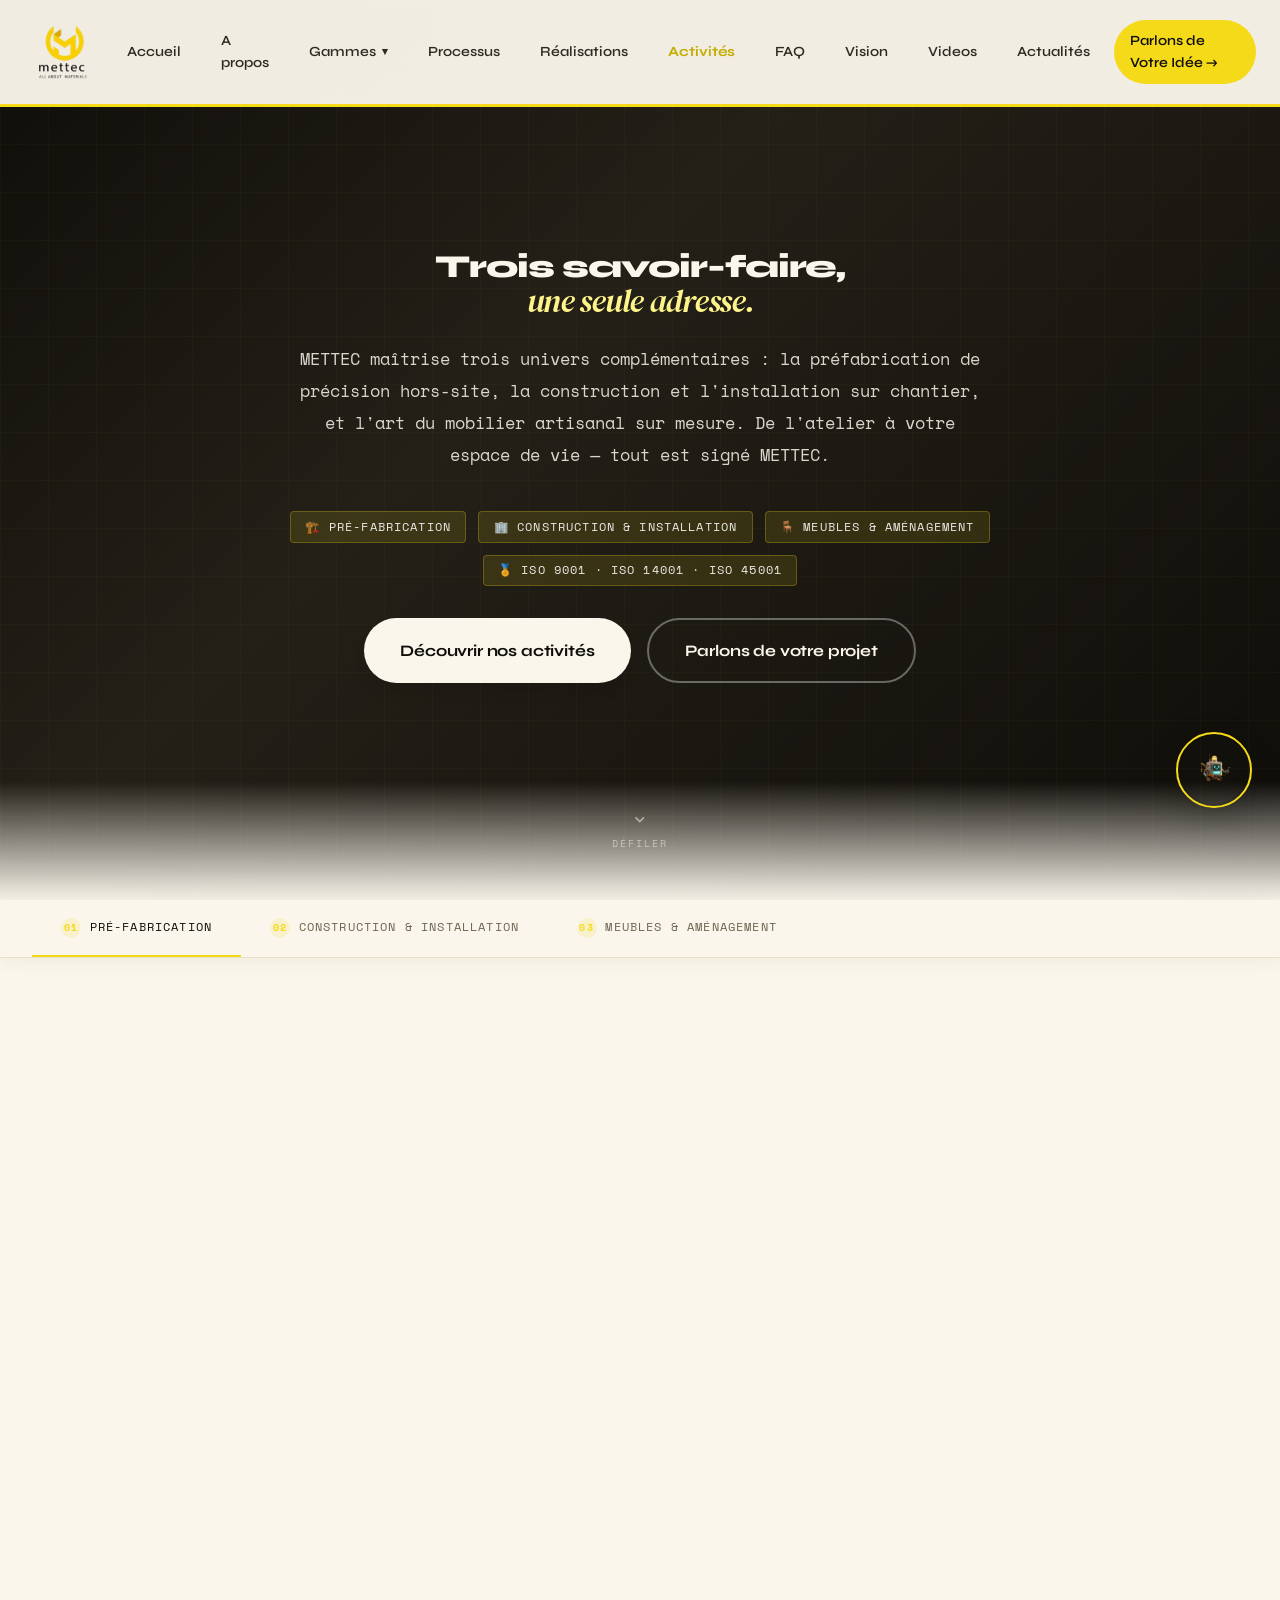
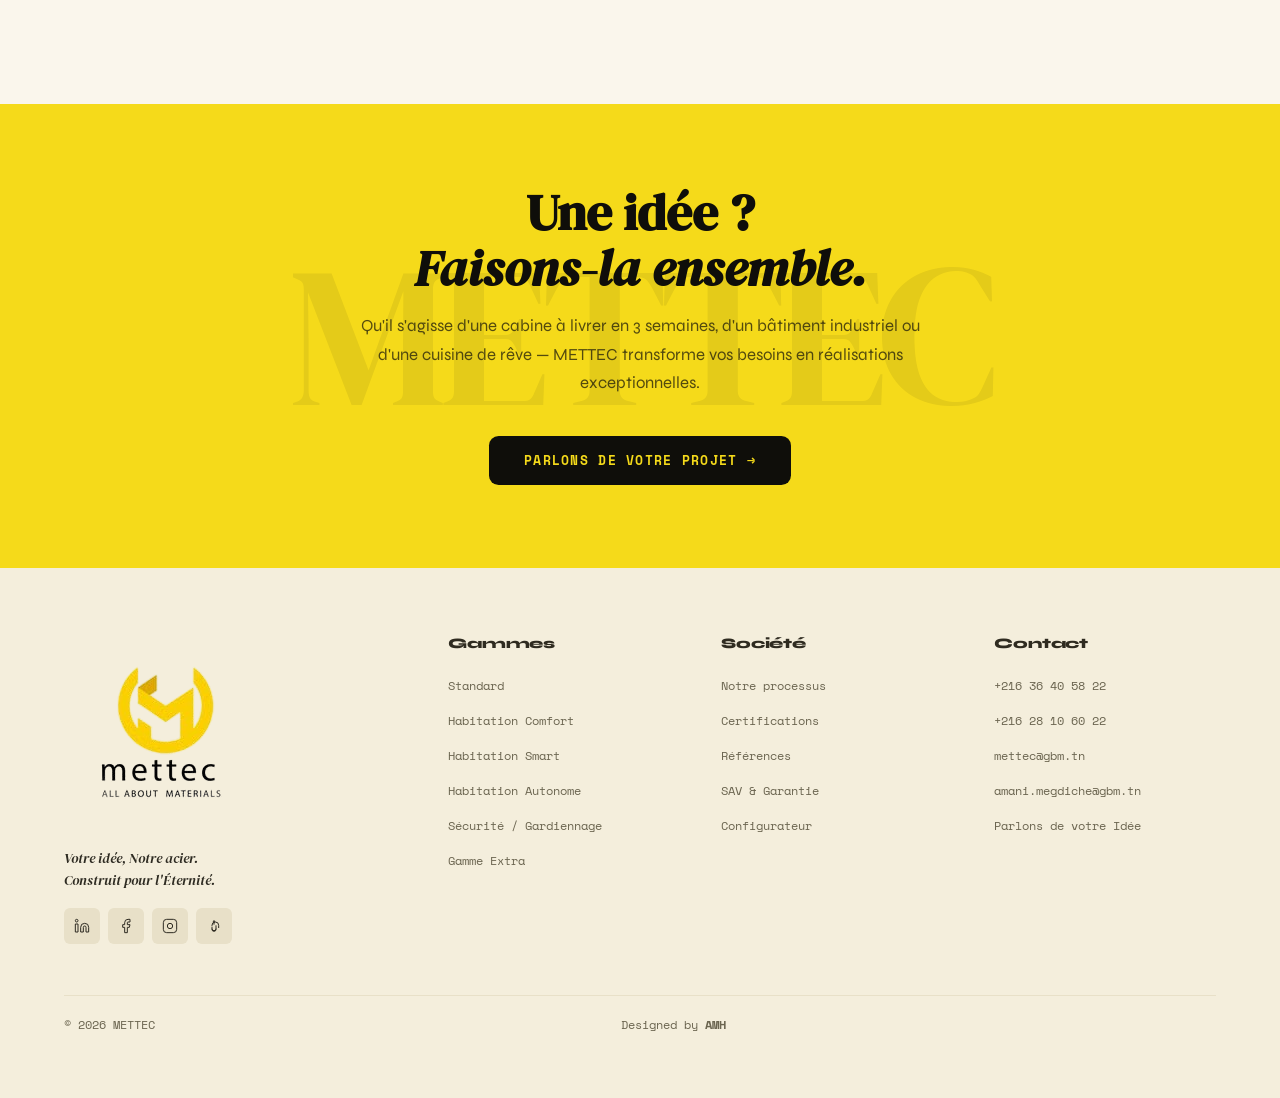
==== commit f71c24fa: "fix the loader" ====
--- a/activite.html
+++ b/activite.html
@@ -408,6 +408,7 @@
   <div class="loader-tagline">Construit pour l'Éternité</div>
   <div class="loader-progress"><div class="progress-bar"></div></div>
 </div>
+<script src="loader-once.js"></script>
 
 <!-- NAVIGATION (identique style1.css) -->
 <div id="navOverlay" class="nav-overlay"></div>
@@ -437,7 +438,9 @@
       <li><a href="activite.html" class="nav-link" style="color:var(--primary-dark);font-weight:700;">Activités</a></li>
       <li><a href="faq.html" class="nav-link">FAQ</a></li>
       <li><a href="vision.html" class="nav-link">Vision</a></li>
-      <li><a href="videos.html">Videos</a></li>
+      <li><a href="videos.html" class="nav-link">Videos</a></li>
+      <li><a href="actualites.html" class="nav-link">Actualités</a></li>
+      
       <li><a href="index.html#contact" class="nav-link nav-cta"> Parlons de Votre Idée →</a></li>
     </ul>
   </div>
@@ -771,7 +774,6 @@
     <p>Qu'il s'agisse d'une cabine à livrer en 3 semaines, d'un bâtiment industriel ou d'une cuisine de rêve — METTEC transforme vos besoins en réalisations exceptionnelles.</p>
     <div class="act-cta-btns">
       <a href="index.html#contact" class="btn-act-dark">Parlons de votre projet →</a>
-      <a href="https://wa.me/21629225405" class="btn-act-outline" target="_blank">WhatsApp direct</a>
     </div>
   </div>
 </div>
@@ -783,16 +785,34 @@
     <a class="footer-logo" href="#"><img src="images/logo-mettec.png" alt="METTEC" class="footer-logo-img"><div><div class="footer-logo-name"></div><span class="footer-logo-sub"></span></div></a>
     <p class="footer-tagline">Votre idée, Notre acier.<br>Construit pour l'Éternité.</p>
     <div class="footer-socials">
-      <a href="https://www.linkedin.com/company/mettec-gbm" class="footer-social" aria-label="LinkedIn"><svg viewBox="0 0 24 24"><path d="M16 8a6 6 0 016 6v7h-4v-7a2 2 0 00-2-2 2 2 0 00-2 2v7h-4v-7a6 6 0 016-6zM2 9h4v12H2z"/><circle cx="4" cy="4" r="2"/></svg></a>
-      <a href="https://www.facebook.com/mettec.tn/" class="footer-social" aria-label="Facebook"><svg viewBox="0 0 24 24"><path d="M18 2h-3a5 5 0 00-5 5v3H7v4h3v8h4v-8h3l1-4h-4V7a1 1 0 011-1h3z"/></svg></a>
-      <a href="https://www.instagram.com/mettec_gbm/" class="footer-social" aria-label="Instagram"><svg viewBox="0 0 24 24" fill="none" stroke="currentColor" stroke-width="1.8"><rect x="2" y="2" width="20" height="20" rx="5" ry="5"/><circle cx="12" cy="12" r="4"/><line x1="17.5" y1="6.5" x2="17.51" y2="6.5"/></svg></a>
-      <a href="https://www.instagram.com/mettec_gbm/" class="footer-social" aria-label="TikTok"><svg viewBox="0 0 24 24" fill="none" stroke="currentColor" stroke-width="1.5"><path d="M9 12v-1a5 5 0 0 1 10 0v4"/><path d="M15 11v6a3 3 0 0 1-6 0v-4"/><path d="M9 16a3 3 0 0 0 6 0"/><path d="M12 5v5"/><circle cx="12" cy="5" r="1"/></svg></a>
+      <a href="https://www.linkedin.com/company/mettec-gbm" class="footer-social" aria-label="LinkedIn">
+        <svg viewBox="0 0 24 24"><path d="M16 8a6 6 0 016 6v7h-4v-7a2 2 0 00-2-2 2 2 0 00-2 2v7h-4v-7a6 6 0 016-6zM2 9h4v12H2z"/><circle cx="4" cy="4" r="2"/></svg>
+      </a>
+      <a href="https://www.facebook.com/mettec.tn/" class="footer-social" aria-label="Facebook">
+        <svg viewBox="0 0 24 24"><path d="M18 2h-3a5 5 0 00-5 5v3H7v4h3v8h4v-8h3l1-4h-4V7a1 1 0 011-1h3z"/></svg>
+      </a>
+      <a href="https://www.instagram.com/mettec_gbm/" class="footer-social" aria-label="Instagram">
+        <svg viewBox="0 0 24 24" fill="none" stroke="currentColor" stroke-width="1.8"><rect x="2" y="2" width="20" height="20" rx="5" ry="5"/><circle cx="12" cy="12" r="4"/><line x1="17.5" y1="6.5" x2="17.51" y2="6.5"/></svg>
+      </a>
+      <a href="https://www.tiktok.com/@mettec_gbm" class="footer-social" aria-label="TikTok">
+        <svg viewBox="0 0 24 24" fill="none" stroke="currentColor" stroke-width="1.5"><path d="M9 12v-1a5 5 0 0 1 10 0v4"/><path d="M15 11v6a3 3 0 0 1-6 0v-4"/><path d="M9 16a3 3 0 0 0 6 0"/><path d="M12 5v5"/><circle cx="12" cy="5" r="1"/></svg>
+      </a>
     </div>
   </div>
   <div><div class="footer-col-title">Gammes</div><ul class="footer-links"><li><a href="#gammes">Standard</a></li><li><a href="#gammes">Habitation Comfort</a></li><li><a href="#gammes">Habitation Smart</a></li><li><a href="#gammes">Habitation Autonome</a></li><li><a href="#gammes">Sécurité / Gardiennage</a></li><li><a href="#gammes">Gamme Extra</a></li></ul></div>
   <div><div class="footer-col-title">Société</div><ul class="footer-links"><li><a href="processus.html">Notre processus</a></li><li><a href="#">Certifications</a></li><li><a href="#partners">Références</a></li><li><a href="#sav">SAV & Garantie</a></li><li><a href="#configurator">Configurateur</a></li></ul></div>
-  <div><div class="footer-col-title">Contact</div><ul class="footer-links"><li><a href="tel:+21636405822">+216 36 40 58 22</a></li><li><a href="tel:+21628106022">+216 28 10 60 22</a></li><li><a href="mailto:mettec@gbm.tn">mettec@gbm.tn</a></li><li><a href="mailto:amani.megdiche@gbm.tn">amani.megdiche@gbm.tn</a></li><li><a href="#">Monastir, Tunisie</a></li><li><a href="index.html#contact">Parlons de votre Idée</a></li></ul></div>
-  <div class="footer-bottom"><span class="footer-copy">© 2026 METTEC — Zone Industrielle, Manzel Harb, Monastir</span><span class="footer-copy">Designed by <strong>AMH</strong></span><div class="footer-legal"><a href="#">Mentions légales</a><a href="#">Confidentialité</a></div></div>
+  <div><div class="footer-col-title">Contact</div><ul class="footer-links"><li><a href="tel:+21636405822">+216 36 40 58 22</a></li><li><a href="tel:+21628106022">+216 28 10 60 22</a></li><li><a href="mailto:mettec@gbm.tn">mettec@gbm.tn</a></li><li><a href="mailto:amani.megdiche@gbm.tn">amani.megdiche@gbm.tn</a></li><li><a href="index.html#contact">Parlons de votre Idée</a></li></ul></div>
+<div class="footer-bottom">
+  <span class="footer-copy">© 2026 METTEC</span>
+  <span class="footer-copy">Designed by 
+    <a href="https://www.linkedin.com/in/hammouda-ahmed-mustapha-a55270195/" 
+       target="_blank" 
+       rel="noopener noreferrer">
+      <strong>AMH</strong>
+    </a>
+  </span>
+  <div class="footer-legal"><a href="#"></a><a href="#"></a></div>
+</div>
 </footer>
 
 <button id="scrollTop"><svg viewBox="0 0 24 24"><path d="M18 15l-6-6-6 6"/></svg></button>
